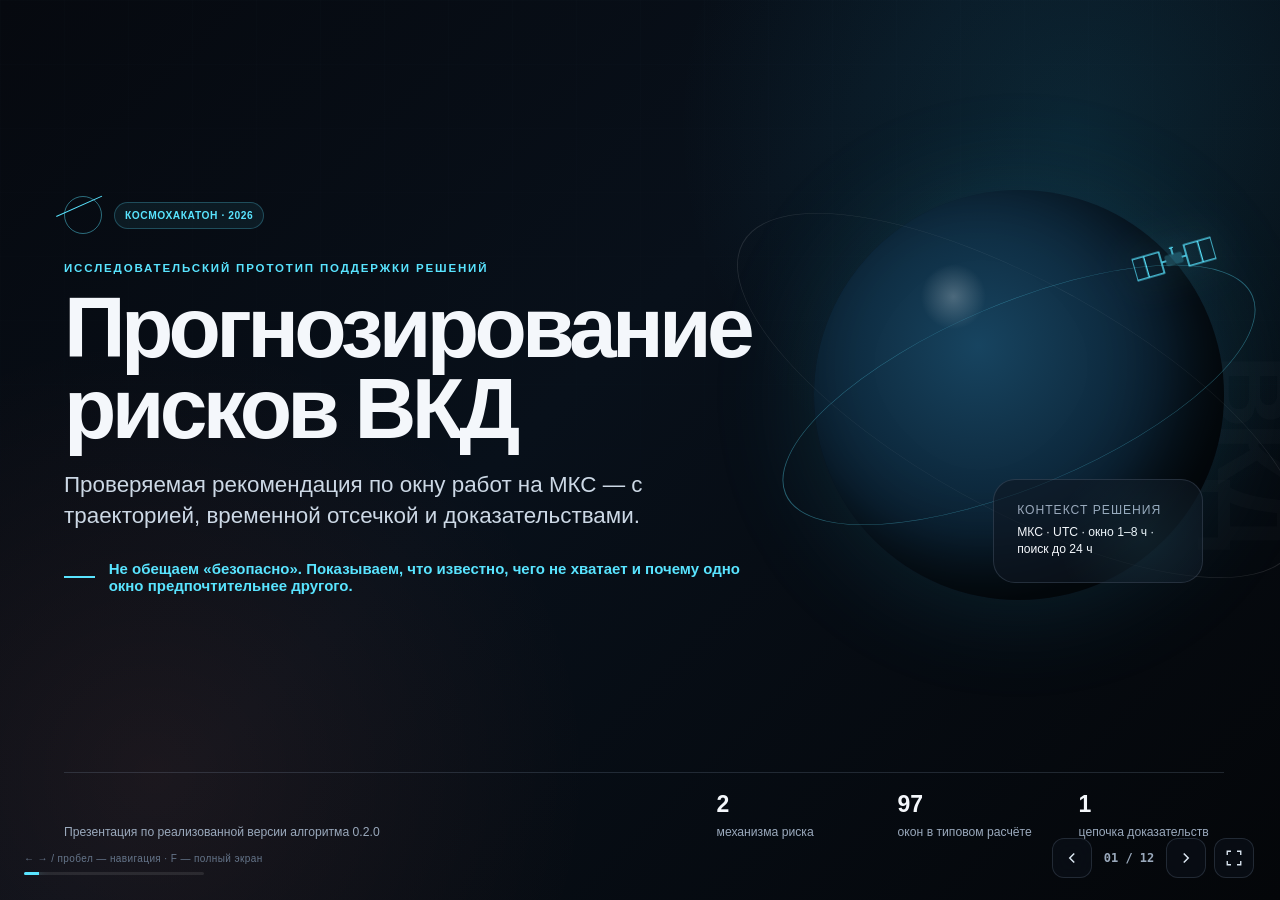
==== presentation.html @ 429a9149 "add presentation" ====
<!doctype html>
<html lang="ru">
<head>
  <meta charset="utf-8">
  <meta name="viewport" content="width=device-width, initial-scale=1, viewport-fit=cover">
  <meta name="color-scheme" content="dark">
  <title>Прогнозирование рисков ВКД — презентация</title>
  <style>
    :root {
      --ink: #f4f7fb;
      --muted: #9aa9bc;
      --dim: #65758a;
      --bg: #05070b;
      --panel: rgba(15, 23, 34, .88);
      --panel-2: rgba(21, 32, 47, .74);
      --line: rgba(172, 201, 230, .16);
      --cyan: #59e4ff;
      --cyan-2: #0eb5d4;
      --orange: #ff9b55;
      --red: #ff6474;
      --green: #7ee0aa;
      --yellow: #ffd66b;
      --purple: #a99cff;
      --shadow: 0 24px 80px rgba(0, 0, 0, .44);
      --pad-x: clamp(34px, 5vw, 86px);
      --pad-y: clamp(30px, 4.7vh, 58px);
      --radius: 22px;
    }

    * { box-sizing: border-box; }
    html, body { width: 100%; height: 100%; margin: 0; }
    body {
      overflow: hidden;
      background: var(--bg);
      color: var(--ink);
      font-family: Inter, "Segoe UI", Arial, sans-serif;
      font-variant-numeric: tabular-nums;
      -webkit-font-smoothing: antialiased;
    }

    button { font: inherit; }
    .deck { position: relative; width: 100vw; height: 100svh; overflow: hidden; isolation: isolate; }
    .deck::before {
      content: "";
      position: absolute;
      inset: 0;
      z-index: -3;
      background:
        radial-gradient(circle at 84% 14%, rgba(36, 170, 214, .15), transparent 30%),
        radial-gradient(circle at 12% 86%, rgba(255, 112, 78, .08), transparent 32%),
        linear-gradient(135deg, #06090f 0%, #08101a 44%, #040609 100%);
    }
    .deck::after {
      content: "";
      position: absolute;
      inset: 0;
      z-index: -2;
      opacity: .24;
      background-image:
        linear-gradient(rgba(132, 163, 196, .06) 1px, transparent 1px),
        linear-gradient(90deg, rgba(132, 163, 196, .06) 1px, transparent 1px);
      background-size: 64px 64px;
      mask-image: linear-gradient(to bottom, black, transparent 90%);
    }

    .slide {
      position: absolute;
      inset: 0;
      display: grid;
      grid-template-rows: auto 1fr;
      gap: clamp(18px, 2.7vh, 34px);
      padding: var(--pad-y) var(--pad-x) calc(var(--pad-y) + 16px);
      overflow: hidden;
      opacity: 0;
      visibility: hidden;
      transform: translateX(48px) scale(.985);
      transition: opacity .42s ease, transform .42s ease, visibility .42s;
      pointer-events: none;
    }
    .slide.active { opacity: 1; visibility: visible; transform: none; pointer-events: auto; z-index: 1; }
    .slide.leaving { opacity: 0; visibility: visible; transform: translateX(-42px) scale(.985); }
    .slide::before {
      content: attr(data-section);
      position: absolute;
      top: 50%; right: -1.1vw;
      writing-mode: vertical-rl;
      transform: translateY(-50%);
      font-size: clamp(58px, 8vw, 132px);
      line-height: .8;
      font-weight: 800;
      letter-spacing: -.06em;
      color: rgba(255,255,255,.018);
      pointer-events: none;
    }

    .slide-head { display: flex; justify-content: space-between; align-items: flex-start; gap: 30px; }
    .eyebrow {
      margin: 0 0 10px;
      color: var(--cyan);
      font-size: clamp(11px, .9vw, 15px);
      font-weight: 760;
      letter-spacing: .16em;
      text-transform: uppercase;
    }
    .slide-no {
      flex: 0 0 auto;
      color: var(--dim);
      font-size: 14px;
      letter-spacing: .16em;
    }
    h1, h2, h3, p { margin-top: 0; }
    h1 {
      max-width: 980px;
      margin-bottom: 22px;
      font-size: clamp(52px, 6.7vw, 104px);
      line-height: .94;
      letter-spacing: -.055em;
      font-weight: 780;
    }
    h2 {
      max-width: 1120px;
      margin: 0;
      font-size: clamp(37px, 4.3vw, 66px);
      line-height: 1.02;
      letter-spacing: -.045em;
      font-weight: 750;
    }
    h3 {
      margin-bottom: 10px;
      font-size: clamp(18px, 1.55vw, 25px);
      line-height: 1.12;
      letter-spacing: -.02em;
    }
    p { font-size: clamp(15px, 1.2vw, 20px); line-height: 1.45; }
    .lead { color: #ccd8e5; font-size: clamp(19px, 1.75vw, 29px); line-height: 1.37; }
    .muted { color: var(--muted); }
    .small { font-size: clamp(12px, .95vw, 15px); line-height: 1.45; }
    .micro { font-size: clamp(10px, .78vw, 13px); line-height: 1.4; }
    .accent { color: var(--cyan); }
    .warm { color: var(--orange); }
    .danger { color: var(--red); }
    .good { color: var(--green); }
    .nowrap { white-space: nowrap; }
    .mono { font-family: "Cascadia Code", "SFMono-Regular", Consolas, monospace; }
    .content { min-height: 0; align-self: stretch; }
    .grid-2 { display: grid; grid-template-columns: 1fr 1fr; gap: clamp(18px, 2vw, 32px); min-height: 0; }
    .grid-3 { display: grid; grid-template-columns: repeat(3, 1fr); gap: clamp(14px, 1.5vw, 24px); min-height: 0; }
    .split-45 { grid-template-columns: .82fr 1.18fr; }
    .split-60 { grid-template-columns: 1.2fr .8fr; }
    .stack { display: grid; align-content: start; gap: 14px; min-height: 0; }
    .center { display: grid; place-items: center; }

    .card {
      position: relative;
      padding: clamp(18px, 1.8vw, 28px);
      overflow: hidden;
      border: 1px solid var(--line);
      border-radius: var(--radius);
      background: linear-gradient(145deg, rgba(21, 32, 47, .9), rgba(9, 15, 23, .8));
      box-shadow: var(--shadow);
    }
    .card.soft { background: rgba(15, 23, 34, .62); box-shadow: none; }
    .card.cyan { border-color: rgba(89, 228, 255, .34); }
    .card.orange { border-color: rgba(255, 155, 85, .34); }
    .card.red { border-color: rgba(255, 100, 116, .38); }
    .card::after {
      content: "";
      position: absolute;
      inset: auto -15% -45% auto;
      width: 180px; height: 180px;
      border-radius: 50%;
      background: radial-gradient(circle, rgba(89,228,255,.07), transparent 67%);
      pointer-events: none;
    }
    .tag, .pill {
      display: inline-flex;
      align-items: center;
      gap: 7px;
      border-radius: 999px;
      white-space: nowrap;
      font-size: clamp(10px, .8vw, 13px);
      font-weight: 720;
      letter-spacing: .055em;
      text-transform: uppercase;
    }
    .tag { padding: 7px 10px; color: var(--cyan); border: 1px solid rgba(89, 228, 255, .25); background: rgba(89, 228, 255, .07); }
    .pill { padding: 7px 11px; color: #d6e4f1; background: rgba(255,255,255,.07); }
    .pill.red { color: #ffd7db; background: rgba(255, 100, 116, .14); }
    .pill.yellow { color: #ffefbd; background: rgba(255, 214, 107, .13); }
    .pill.green { color: #c9f8dc; background: rgba(126, 224, 170, .13); }
    .dot { width: 7px; height: 7px; border-radius: 50%; background: currentColor; box-shadow: 0 0 14px currentColor; }
    .kicker { color: var(--muted); font-size: clamp(12px, .95vw, 15px); letter-spacing: .08em; text-transform: uppercase; }
    .metric { font-size: clamp(38px, 4.8vw, 74px); line-height: .95; letter-spacing: -.055em; font-weight: 760; }
    .metric-sm { font-size: clamp(28px, 3vw, 48px); line-height: 1; letter-spacing: -.045em; font-weight: 760; }
    .rule { width: 100%; height: 1px; background: var(--line); }
    .icon-box {
      display: grid; place-items: center;
      width: 44px; height: 44px;
      border: 1px solid rgba(89,228,255,.25);
      border-radius: 13px;
      color: var(--cyan);
      background: rgba(89,228,255,.075);
    }
    .icon-box svg { width: 25px; height: 25px; }
    ul.clean { margin: 0; padding: 0; list-style: none; }
    ul.clean li { position: relative; padding-left: 19px; margin: 0 0 10px; color: #c7d3e0; font-size: clamp(14px, 1.05vw, 18px); line-height: 1.4; }
    ul.clean li::before { content: ""; position: absolute; left: 0; top: .62em; width: 7px; height: 2px; background: var(--cyan); }

    /* Cover */
    .cover { grid-template-rows: 1fr auto; }
    .cover .content { display: grid; grid-template-columns: 1.12fr .88fr; align-items: center; gap: 5vw; }
    .cover .lead { max-width: 820px; margin-bottom: 28px; }
    .cover-mark { display: flex; align-items: center; gap: 12px; margin-bottom: 26px; }
    .cover-mark .seal { width: 38px; height: 38px; border: 1px solid rgba(89,228,255,.45); border-radius: 50%; position: relative; }
    .cover-mark .seal::before { content: ""; position: absolute; inset: 8px -7px; border-top: 1px solid var(--cyan); transform: rotate(-24deg); }
    .cover-orbit { position: relative; min-height: 470px; display: grid; place-items: center; }
    .planet {
      position: relative;
      width: min(32vw, 430px); aspect-ratio: 1;
      border-radius: 50%;
      background:
        radial-gradient(circle at 34% 26%, rgba(255,255,255,.24), transparent 8%),
        radial-gradient(circle at 40% 38%, #174460, #0b2234 53%, #061018 72%);
      box-shadow: inset -38px -30px 80px rgba(0,0,0,.65), 0 0 110px rgba(44,178,222,.16);
    }
    .planet::before, .planet::after {
      content: ""; position: absolute; inset: -12%; border: 1px solid rgba(89,228,255,.37); border-radius: 50%; transform: rotate(-23deg) scaleY(.36);
    }
    .planet::after { inset: -27%; border-color: rgba(255,255,255,.11); transform: rotate(29deg) scaleY(.36); }
    .iss-mark {
      position: absolute; right: 2%; top: 17%; display: grid; place-items: center;
      width: 82px; height: 38px; color: var(--cyan); filter: drop-shadow(0 0 18px rgba(89,228,255,.55)); transform: rotate(-16deg);
    }
    .iss-mark svg { width: 100%; height: 100%; }
    .orbit-label { position: absolute; right: 5%; bottom: 10%; width: 210px; }
    .cover-footer { display: grid; grid-template-columns: 1fr repeat(3, auto); gap: 36px; align-items: end; padding-top: 18px; border-top: 1px solid var(--line); }
    .cover-stat { min-width: 145px; }
    .cover-stat strong { display: block; margin-bottom: 4px; font-size: 23px; }

    /* Journey and interface */
    .journey { display: grid; grid-template-columns: repeat(4, 1fr); gap: 12px; align-items: stretch; }
    .journey-step { position: relative; padding: 20px 18px; border: 1px solid var(--line); border-radius: 18px; background: rgba(15,23,34,.62); }
    .journey-step:not(:last-child)::after { content: "→"; position: absolute; z-index: 2; right: -15px; top: 50%; transform: translateY(-50%); color: var(--cyan); font-weight: 700; }
    .journey-step .num { color: var(--cyan); font: 700 13px/1 "Cascadia Code", monospace; }
    .journey-step p { margin: 13px 0 0; font-size: clamp(13px, 1vw, 17px); }
    .quote {
      padding-left: 20px;
      border-left: 3px solid var(--cyan);
      color: #dce7f2;
      font-size: clamp(21px, 2vw, 32px);
      line-height: 1.3;
      letter-spacing: -.02em;
    }
    .app-shell { display: grid; grid-template-columns: 150px 1fr; height: 100%; min-height: 0; border: 1px solid rgba(153,185,216,.2); border-radius: 22px; overflow: hidden; box-shadow: var(--shadow); background: #0b111b; }
    .app-nav { padding: 18px 14px; background: #080d14; border-right: 1px solid var(--line); }
    .app-logo { display: flex; align-items: center; gap: 8px; margin-bottom: 22px; font-size: 12px; font-weight: 750; }
    .app-nav-item { margin: 5px 0; padding: 10px 11px; border-radius: 9px; color: #78899e; font-size: 11px; }
    .app-nav-item.active { color: var(--ink); background: rgba(89,228,255,.09); }
    .app-main { display: grid; grid-template-rows: auto auto 1fr; gap: 13px; min-width: 0; padding: 18px; }
    .app-toolbar { display: flex; justify-content: space-between; gap: 10px; }
    .app-title { font-size: 15px; font-weight: 730; }
    .app-status { color: var(--green); font-size: 10px; }
    .app-result { display: grid; grid-template-columns: 1fr auto; gap: 16px; padding: 14px; border: 1px solid rgba(255,214,107,.24); border-radius: 14px; background: rgba(255,214,107,.055); }
    .app-result strong { display: block; margin-bottom: 5px; font-size: 17px; }
    .app-result .time { color: var(--cyan); font: 700 17px/1.2 "Cascadia Code", monospace; }
    .app-grid { display: grid; grid-template-columns: 1.25fr .75fr; gap: 12px; min-height: 0; }
    .mini-panel { padding: 12px; border: 1px solid var(--line); border-radius: 13px; background: rgba(255,255,255,.018); }
    .mini-title { margin-bottom: 10px; color: #b7c6d6; font-size: 10px; letter-spacing: .08em; text-transform: uppercase; }
    .track { position: relative; height: 16px; margin: 8px 0; overflow: hidden; border-radius: 5px; background: #172332; }
    .track span { position: absolute; top: 0; bottom: 0; border-radius: 4px; }
    .track .u { background: var(--yellow); opacity: .78; }
    .track .c { background: var(--red); opacity: .82; }
    .track .a { background: var(--green); opacity: .68; }
    .track .n { background: repeating-linear-gradient(45deg, #566477, #566477 3px, #273240 3px, #273240 6px); }
    .window-strip { display: grid; grid-template-columns: repeat(12, 1fr); gap: 3px; margin-top: 13px; }
    .window-strip i { height: 32px; border-radius: 4px; background: rgba(255,155,85,.34); }
    .window-strip i:nth-child(n+5):nth-child(-n+8) { background: rgba(126,224,170,.55); }
    .window-strip i.sel { outline: 2px solid var(--cyan); outline-offset: 2px; background: rgba(89,228,255,.42); }
    .source-row { display: flex; justify-content: space-between; gap: 10px; margin: 8px 0; font-size: 10px; color: #aebdcd; }

    /* Mechanisms */
    .mechanism-card { display: grid; grid-template-rows: auto auto 1fr auto; gap: 14px; }
    .mechanism-head { display: flex; justify-content: space-between; align-items: center; gap: 18px; }
    .equation { padding: 12px 14px; border-radius: 12px; color: #dce8f4; background: rgba(0,0,0,.24); font: 600 clamp(12px, 1vw, 16px)/1.4 "Cascadia Code", monospace; }
    .method-chain { display: flex; align-items: center; gap: 8px; color: #c4d1de; font-size: clamp(11px, .85vw, 14px); }
    .method-chain span { flex: 1; padding: 10px; text-align: center; border: 1px solid var(--line); border-radius: 10px; background: rgba(255,255,255,.02); }
    .method-chain b { color: var(--cyan); font-weight: 700; }
    .boundary { display: flex; align-items: flex-start; gap: 11px; padding-top: 12px; border-top: 1px solid var(--line); color: var(--muted); font-size: clamp(11px, .9vw, 15px); }

    /* Architecture */
    .arch { display: grid; grid-template-columns: .82fr 1fr 1fr .82fr; gap: 26px; align-items: center; height: calc(100% - 54px); }
    .arch-col { display: grid; gap: 10px; }
    .arch-box { position: relative; padding: 16px; border: 1px solid var(--line); border-radius: 15px; background: rgba(14,22,33,.82); }
    .arch-box h3 { margin: 0 0 6px; font-size: 18px; }
    .arch-box p { margin: 0; color: var(--muted); font-size: 12px; }
    .arch-arrow { position: absolute; right: -20px; top: 50%; width: 14px; border-top: 1px solid var(--cyan); }
    .arch-arrow::after { content: ""; position: absolute; right: -1px; top: -4px; width: 7px; height: 7px; border-top: 1px solid var(--cyan); border-right: 1px solid var(--cyan); transform: rotate(45deg); }
    .db-cylinder { display: grid; place-items: center; height: 110px; border: 1px solid rgba(169,156,255,.36); border-radius: 50% / 16%; background: linear-gradient(180deg, rgba(169,156,255,.14), rgba(20,21,42,.6)); }
    .db-cylinder strong { color: #d9d2ff; }
    .proof-strip { display: grid; grid-template-columns: repeat(5, 1fr); gap: 8px; margin-top: 15px; }
    .proof-strip span { padding: 9px 7px; text-align: center; border-radius: 8px; color: #b8c7d7; background: rgba(255,255,255,.035); font-size: 10px; }

    /* Timeline */
    .time-honesty { display: grid; grid-template-columns: 200px 1fr; gap: 20px; align-content: center; }
    .time-label { padding: 17px 0; }
    .time-label strong { display: block; margin-bottom: 3px; }
    .time-lane { position: relative; height: 78px; border-bottom: 1px solid var(--line); }
    .time-lane::before { content: ""; position: absolute; left: 44%; top: 8px; bottom: -1px; border-left: 2px solid var(--cyan); }
    .time-lane::after { content: "отсечка"; position: absolute; left: calc(44% + 7px); top: 8px; color: var(--cyan); font-size: 10px; text-transform: uppercase; letter-spacing: .1em; }
    .time-block { position: absolute; top: 36px; height: 25px; display: grid; place-items: center; border-radius: 6px; font-size: 10px; font-weight: 700; }
    .time-block.seen { left: 3%; width: 39%; color: #c8f8dc; background: rgba(126,224,170,.22); border: 1px solid rgba(126,224,170,.33); }
    .time-block.calc { left: 44%; width: 28%; color: #c9f7ff; background: rgba(89,228,255,.18); border: 1px solid rgba(89,228,255,.31); }
    .time-block.future { left: 74%; width: 23%; color: #ffd9dd; background: repeating-linear-gradient(45deg, rgba(255,100,116,.16), rgba(255,100,116,.16) 5px, rgba(255,100,116,.05) 5px, rgba(255,100,116,.05) 10px); border: 1px dashed rgba(255,100,116,.34); }
    .mode-cards { display: grid; grid-template-columns: repeat(3, 1fr); gap: 14px; margin-top: 22px; }
    .mode-card { padding: 17px; border: 1px solid var(--line); border-radius: 15px; background: rgba(255,255,255,.025); }
    .mode-card strong { display: block; margin-bottom: 6px; }

    /* Case */
    .case-hero { display: grid; grid-template-columns: .92fr 1.08fr; gap: clamp(20px, 3vw, 48px); align-items: stretch; }
    .case-big { display: flex; flex-direction: column; justify-content: space-between; }
    .compare-window { display: grid; grid-template-columns: 105px 1fr auto; gap: 14px; align-items: center; padding: 15px 0; border-bottom: 1px solid var(--line); }
    .compare-window .label { color: var(--muted); font-size: 12px; text-transform: uppercase; letter-spacing: .08em; }
    .compare-window .range { font: 700 clamp(18px, 1.45vw, 24px)/1.2 "Cascadia Code", monospace; }
    .compare-window .value { text-align: right; }
    .compare-window.recommended .range, .compare-window.recommended .value { color: var(--cyan); }
    .ratio { display: grid; grid-template-columns: auto 1fr; gap: 16px; align-items: center; margin-top: 18px; }
    .ratio .metric { color: var(--cyan); }
    .dayline { position: relative; height: 180px; margin-top: 14px; padding-top: 34px; }
    .axis-line { position: absolute; left: 0; right: 0; top: 92px; border-top: 1px solid #405066; }
    .axis-labels { position: absolute; left: 0; right: 0; top: 105px; display: flex; justify-content: space-between; color: var(--dim); font-size: 10px; }
    .day-window { position: absolute; height: 29px; border-radius: 7px; display: grid; place-items: center; font-size: 10px; font-weight: 700; }
    .day-window.plan { left: 12.5%; width: 27.1%; top: 47px; color: #ffe7cf; background: rgba(255,155,85,.27); border: 1px solid rgba(255,155,85,.45); }
    .day-window.rec { left: 24%; width: 27.1%; top: 80px; color: #caf8ff; background: rgba(89,228,255,.22); border: 1px solid rgba(89,228,255,.52); }
    .event-line { position: absolute; left: 8%; width: 56%; top: 26px; height: 6px; border-radius: 4px; background: linear-gradient(90deg, rgba(255,214,107,.2), var(--yellow), var(--red)); }
    .event-line::after { content: "протонное событие развивается"; position: absolute; top: -18px; left: 0; color: var(--muted); font-size: 10px; }
    .cutoff-line { position: absolute; left: 0; top: 18px; bottom: 43px; border-left: 2px solid var(--cyan); }
    .cutoff-line::after { content: "03:00"; position: absolute; top: -18px; left: 6px; color: var(--cyan); font: 700 10px/1 "Cascadia Code", monospace; }

    /* Evidence / reliability */
    .trace { display: grid; grid-template-columns: repeat(5, 1fr); gap: 10px; align-items: stretch; }
    .trace-node { position: relative; padding: 15px 11px; text-align: center; border: 1px solid var(--line); border-radius: 14px; background: rgba(255,255,255,.025); }
    .trace-node:not(:last-child)::after { content: "→"; position: absolute; right: -12px; top: 50%; transform: translateY(-50%); z-index: 3; color: var(--cyan); }
    .trace-node strong { display: block; margin-bottom: 6px; font-size: 13px; }
    .trace-node span { color: var(--muted); font-size: 10px; }
    .failure { display: grid; grid-template-columns: auto 1fr; gap: 18px; align-items: center; }
    .failure-symbol { display: grid; place-items: center; width: 72px; height: 72px; border: 1px solid rgba(255,100,116,.42); border-radius: 18px; color: var(--red); background: rgba(255,100,116,.1); font-size: 31px; font-weight: 750; }
    .monitor-strip { display: grid; grid-template-columns: 1fr auto 1fr; gap: 12px; align-items: center; }
    .monitor-strip .arrow { color: var(--cyan); font-size: 24px; }

    /* Charts */
    .chart { display: grid; gap: 13px; }
    .bar-row { display: grid; grid-template-columns: 102px 1fr 52px; gap: 10px; align-items: center; }
    .bar-row .name { color: #c5d2df; font-size: 12px; }
    .bar-bg { position: relative; height: 22px; border-radius: 6px; overflow: hidden; background: rgba(255,255,255,.05); }
    .bar-fill { height: 100%; border-radius: 6px; background: linear-gradient(90deg, var(--cyan-2), var(--cyan)); }
    .bar-fill.base { background: #55667b; }
    .bar-fill.warn { background: linear-gradient(90deg, #cf7f48, var(--orange)); }
    .bar-row .val { text-align: right; font: 700 13px/1 "Cascadia Code", monospace; }
    .metric-grid { display: grid; grid-template-columns: repeat(3, 1fr); gap: 12px; }
    .metric-tile { padding: 15px; border: 1px solid var(--line); border-radius: 14px; background: rgba(255,255,255,.025); }
    .metric-tile strong { display: block; margin-bottom: 5px; font-size: clamp(24px, 2.5vw, 40px); letter-spacing: -.04em; }
    .metric-tile span { color: var(--muted); font-size: 11px; }
    .lead-chart { position: relative; height: 230px; padding: 18px 16px 32px 46px; border-left: 1px solid var(--line); border-bottom: 1px solid var(--line); }
    .lead-chart::before, .lead-chart::after { content: ""; position: absolute; left: 0; right: 0; border-top: 1px dashed rgba(255,255,255,.08); }
    .lead-chart::before { top: 25%; } .lead-chart::after { top: 62%; }
    .lead-bars { display: grid; grid-template-columns: repeat(4, 1fr); gap: 22px; align-items: end; height: 100%; }
    .lead-bar { position: relative; height: var(--h); min-height: 10px; border-radius: 8px 8px 0 0; background: linear-gradient(180deg, var(--cyan), #197c91); }
    .lead-bar:nth-child(3), .lead-bar:nth-child(4) { background: linear-gradient(180deg, var(--yellow), #9e7330); }
    .lead-bar strong { position: absolute; top: -26px; left: 50%; transform: translateX(-50%); font: 700 13px/1 "Cascadia Code", monospace; }
    .lead-bar span { position: absolute; left: 50%; bottom: -28px; transform: translateX(-50%); width: 80px; text-align: center; color: var(--muted); font-size: 10px; }

    /* Extras/finale */
    .extras { display: grid; grid-template-columns: repeat(4, 1fr); gap: 14px; height: 100%; }
    .extra { display: grid; grid-template-rows: auto auto 1fr auto; gap: 12px; }
    .extra .big-index { color: rgba(89,228,255,.16); font-size: 58px; line-height: .8; font-weight: 800; letter-spacing: -.07em; }
    .extra p { color: var(--muted); font-size: clamp(12px, .95vw, 15px); }
    .finale { display: grid; grid-template-columns: 1.17fr .83fr; gap: 5vw; align-items: center; }
    .final-line { max-width: 980px; color: #dbe6f1; font-size: clamp(24px, 2.7vw, 44px); line-height: 1.24; letter-spacing: -.03em; }
    .limit-list { display: grid; gap: 10px; }
    .limit { display: grid; grid-template-columns: 29px 1fr; gap: 12px; padding: 12px 0; border-bottom: 1px solid var(--line); }
    .limit b { color: var(--cyan); }
    .limit span { color: #bbc9d7; font-size: clamp(12px, .95vw, 15px); line-height: 1.38; }
    .takeaway { display: flex; align-items: center; gap: 14px; margin-top: 26px; color: var(--cyan); font-size: clamp(15px, 1.1vw, 19px); font-weight: 700; }
    .takeaway::before { content: ""; width: 42px; height: 2px; background: var(--cyan); }

    /* Navigation */
    .controls { position: fixed; right: 26px; bottom: 22px; z-index: 20; display: flex; align-items: center; gap: 8px; }
    .nav-btn {
      display: grid; place-items: center; width: 40px; height: 40px;
      border: 1px solid var(--line); border-radius: 12px;
      color: #dce7f2; background: rgba(10,16,24,.74); backdrop-filter: blur(12px);
      cursor: pointer; transition: background .2s, border-color .2s, transform .2s;
    }
    .nav-btn:hover { border-color: rgba(89,228,255,.5); background: rgba(89,228,255,.09); transform: translateY(-1px); }
    .nav-btn:focus-visible { outline: 2px solid var(--cyan); outline-offset: 2px; }
    .nav-btn svg { width: 18px; height: 18px; }
    .counter { min-width: 58px; text-align: center; color: var(--muted); font: 600 12px/1 "Cascadia Code", monospace; }
    .progress { position: fixed; left: 24px; bottom: 25px; z-index: 20; width: 180px; height: 3px; overflow: hidden; border-radius: 3px; background: rgba(255,255,255,.09); }
    .progress span { display: block; width: 0; height: 100%; background: var(--cyan); box-shadow: 0 0 14px rgba(89,228,255,.6); transition: width .35s ease; }
    .help { position: fixed; left: 24px; bottom: 36px; z-index: 20; color: var(--dim); font-size: 10px; letter-spacing: .04em; }

    @media screen and (max-width: 900px) {
      :root { --pad-x: 30px; --pad-y: 28px; }
      .cover .content, .grid-2, .case-hero, .finale { grid-template-columns: 1fr; }
      .cover-orbit { display: none; }
      .cover-footer { grid-template-columns: 1fr repeat(2, auto); }
      .cover-stat:last-child { display: none; }
      .app-shell { grid-template-columns: 105px 1fr; }
      .arch { grid-template-columns: repeat(2, 1fr); align-content: center; }
      .extras { grid-template-columns: repeat(2, 1fr); }
      .slide { overflow-y: auto; }
    }

    @media screen and (max-height: 690px) {
      :root { --pad-y: 24px; }
      .slide { gap: 14px; }
      h2 { font-size: clamp(34px, 4vw, 54px); }
      .card { padding: 17px; }
      .cover-orbit { min-height: 360px; }
      .planet { width: min(27vw, 340px); }
      .lead-chart { height: 190px; }
      .dayline { height: 150px; }
    }

    @media print {
      @page { size: 16in 9in; margin: 0; }
      html, body { height: auto; overflow: visible; background: #05070b; print-color-adjust: exact; -webkit-print-color-adjust: exact; }
      .deck { height: auto; overflow: visible; }
      .slide { position: relative; display: grid !important; width: 16in; height: 9in; opacity: 1 !important; visibility: visible !important; transform: none !important; page-break-after: always; pointer-events: auto; }
      .slide:last-of-type { page-break-after: auto; }
      .controls, .progress, .help { display: none !important; }
    }

    @media (prefers-reduced-motion: reduce) {
      .slide, .progress span, .nav-btn { transition: none; }
    }
  </style>
</head>
<body>
  <main class="deck" id="deck" aria-label="Презентация решения по прогнозированию рисков ВКД">

    <section class="slide cover active" data-section="ВКД" aria-labelledby="s1-title">
      <div class="content">
        <div>
          <div class="cover-mark">
            <span class="seal" aria-hidden="true"></span>
            <span class="tag">КосмоХакатон · 2026</span>
          </div>
          <p class="eyebrow">Исследовательский прототип поддержки решений</p>
          <h1 id="s1-title">Прогнозирование рисков ВКД</h1>
          <p class="lead">Проверяемая рекомендация по окну работ на МКС — с траекторией, временной отсечкой и доказательствами.</p>
          <div class="takeaway">Не обещаем «безопасно». Показываем, что известно, чего не хватает и почему одно окно предпочтительнее другого.</div>
        </div>
        <div class="cover-orbit" aria-hidden="true">
          <div class="planet"></div>
          <div class="iss-mark">
            <svg viewBox="0 0 120 50" fill="none" stroke="currentColor" stroke-width="2">
              <rect x="48" y="18" width="24" height="14" rx="2" fill="currentColor" opacity=".22"/>
              <path d="M0 9h41v32H0zM79 9h41v32H79zM18 9v32M100 9v32M41 25h7M72 25h7M60 8v10M57 8h6"/>
            </svg>
          </div>
          <div class="orbit-label card soft">
            <div class="kicker">Контекст решения</div>
            <p class="small" style="margin:7px 0 0">МКС · UTC · окно 1–8 ч · поиск до 24 ч</p>
          </div>
        </div>
      </div>
      <footer class="cover-footer">
        <span class="muted small">Презентация по реализованной версии алгоритма 0.2.0</span>
        <div class="cover-stat"><strong>2</strong><span class="muted small">механизма риска</span></div>
        <div class="cover-stat"><strong>97</strong><span class="muted small">окон в типовом расчёте</span></div>
        <div class="cover-stat"><strong>1</strong><span class="muted small">цепочка доказательств</span></div>
      </footer>
    </section>

    <section class="slide" data-section="ЗАДАЧА" aria-labelledby="s2-title">
      <header class="slide-head">
        <div><p class="eyebrow">01 · пользовательская задача</p><h2 id="s2-title">Аналитику нужен выбор времени, а не набор предупреждений</h2></div>
        <span class="slide-no">02 / 12</span>
      </header>
      <div class="content grid-2 split-60">
        <div class="stack" style="align-content:center">
          <div class="quote">Событие важно только тогда, когда оно относится к МКС, пересекает конкретный выход и подтверждается доступными на тот момент данными.</div>
          <div class="journey">
            <div class="journey-step"><span class="num">01</span><p>Задать дату, длительность и диапазон старта</p></div>
            <div class="journey-step"><span class="num">02</span><p>Увидеть внешние факторы на траектории</p></div>
            <div class="journey-step"><span class="num">03</span><p>Сравнить окна одинаковой длительности</p></div>
            <div class="journey-step"><span class="num">04</span><p>Передать обоснованную рекомендацию</p></div>
          </div>
          <div class="card soft">
            <span class="pill yellow"><span class="dot"></span>граница ответственности</span>
            <p class="small" style="margin:10px 0 0">Сервис поддерживает решение. Допуск к реальной ВКД остаётся за уполномоченными специалистами.</p>
          </div>
        </div>
        <div class="stack" style="align-content:center">
          <div class="card cyan">
            <div class="kicker">Результат запроса</div>
            <div class="metric-sm" style="margin:10px 0 13px">Окно + причины + уверенность</div>
            <ul class="clean">
              <li>какие интервалы повлияли на выбор;</li>
              <li>наблюдение это, внешний прогноз или расчёт команды;</li>
              <li>какие источники устарели или отсутствуют;</li>
              <li>когда решение нужно пересчитать.</li>
            </ul>
          </div>
          <div class="grid-2">
            <div class="card soft"><div class="metric-sm accent">UTC</div><div class="small muted">единая временная шкала</div></div>
            <div class="card soft"><div class="metric-sm warm">≠ 0</div><div class="small muted">нет данных — не значит нет риска</div></div>
          </div>
        </div>
      </div>
    </section>

    <section class="slide" data-section="ИНТЕРФЕЙС" aria-labelledby="s3-title">
      <header class="slide-head">
        <div><p class="eyebrow">02 · рабочее место аналитика</p><h2 id="s3-title">Один экран ведёт от запроса к доказательству</h2></div>
        <span class="slide-no">03 / 12</span>
      </header>
      <div class="content grid-2 split-45">
        <div class="stack" style="align-content:center">
          <div class="card soft">
            <span class="tag">Сначала — ответ</span>
            <h3 style="margin-top:16px">Предпочтительное окно или честное «оснований недостаточно»</h3>
            <p class="muted">Полоса вариантов позволяет быстро сдвинуть старт; изменение длительности запускает новый расчёт, а не маскируется как «улучшение».</p>
          </div>
          <div class="card soft">
            <span class="tag">Затем — подробности</span>
            <h3 style="margin-top:16px">Шкала воздействий, орбита, источники, исходные записи</h3>
            <p class="muted">Клик по интервалу открывает правило, значения, единицы, время публикации и ссылку на сырой файл.</p>
          </div>
          <div class="grid-3">
            <div><div class="metric-sm accent">3</div><div class="micro muted">режима</div></div>
            <div><div class="metric-sm accent">15</div><div class="micro muted">мин шаг окна</div></div>
            <div><div class="metric-sm accent">ZIP</div><div class="micro muted">HTML + JSON + CSV</div></div>
          </div>
        </div>
        <div class="app-shell" role="img" aria-label="Схематичный вид веб-консоли аналитика">
          <aside class="app-nav">
            <div class="app-logo"><span class="dot accent"></span>EVA WINDOW</div>
            <div class="app-nav-item active">Расчёт</div>
            <div class="app-nav-item">Источники</div>
            <div class="app-nav-item">Оповещения</div>
            <div class="app-nav-item">Сохранённые</div>
          </aside>
          <div class="app-main">
            <div class="app-toolbar"><span class="app-title">Прогноз из прошлого · 08.06.2024</span><span class="app-status">● расчёт завершён</span></div>
            <div class="app-result">
              <div><strong>Предпочтительное окно</strong><span class="time">08:45–15:15 UTC</span></div>
              <span class="pill yellow">уверенность низкая</span>
            </div>
            <div class="app-grid">
              <div class="mini-panel">
                <div class="mini-title">Временная картина</div>
                <div class="micro muted">Радиация</div>
                <div class="track"><span class="u" style="left:0;width:100%"></span><span class="c" style="left:7%;width:2%"></span></div>
                <div class="micro muted">MMOD</div>
                <div class="track"><span class="a" style="left:0;width:22%"></span><span class="u" style="left:22%;width:24%"></span><span class="a" style="left:46%;width:20%"></span><span class="u" style="left:66%;width:27%"></span></div>
                <div class="mini-title" style="margin-top:15px">Варианты начала</div>
                <div class="window-strip"><i></i><i></i><i></i><i></i><i></i><i class="sel"></i><i></i><i></i><i></i><i></i><i></i><i></i></div>
              </div>
              <div class="mini-panel">
                <div class="mini-title">Источники</div>
                <div class="source-row"><span>GOES</span><span class="good">● свежие</span></div>
                <div class="source-row"><span>SWPC alerts</span><span class="good">● свежие</span></div>
                <div class="source-row"><span>Kp forecast</span><span class="danger">● нет данных</span></div>
                <div class="source-row"><span>ISS TLE</span><span class="good">● 2.8 ч</span></div>
                <div class="source-row"><span>Каталог</span><span class="good">● 3.9 ч</span></div>
                <div class="source-row"><span>NASA MEO</span><span class="warm">● годовой</span></div>
              </div>
            </div>
          </div>
        </div>
      </div>
    </section>

    <section class="slide" data-section="МЕТОД" aria-labelledby="s4-title">
      <header class="slide-head">
        <div><p class="eyebrow">03 · два разных механизма</p><h2 id="s4-title">Разная физика. Одна шкала решений по окну</h2></div>
        <span class="slide-no">04 / 12</span>
      </header>
      <div class="content grid-2">
        <article class="card cyan mechanism-card">
          <div class="mechanism-head">
            <div><span class="tag">Механизм 01</span><h3 style="margin-top:14px">Радиационная обстановка</h3></div>
            <div class="icon-box" aria-hidden="true"><svg viewBox="0 0 24 24" fill="none" stroke="currentColor" stroke-width="1.7"><circle cx="12" cy="12" r="3"/><path d="M12 2v4M12 18v4M2 12h4M18 12h4M4.9 4.9l2.8 2.8M16.3 16.3l2.8 2.8M19.1 4.9l-2.8 2.8M7.7 16.3l-2.8 2.8"/></svg></div>
          </div>
          <p class="muted">Поток протонов GOES переносится с геостационара на условия траектории МКС через энергетический спектр и геомагнитное обрезание.</p>
          <div class="method-chain"><span>GOES<br><b>≥10…500 МэВ</b></span><b>→</b><span>IGRF + Kp<br><b>Rc(λ)</b></span><b>→</b><span>SGP4<br><b>точка МКС</b></span><b>→</b><span>J<sub>ISS</sub><br><b>по времени</b></span></div>
          <div>
            <div class="equation">наблюдение → собственный прогноз ≤ 6 ч → внешний прогноз SWPC</div>
            <div class="boundary"><span class="pill yellow">граница</span><span>J<sub>ISS</sub> — оценка потока, не доза космонавта. ЮАА учитывается отдельно.</span></div>
          </div>
        </article>
        <article class="card orange mechanism-card">
          <div class="mechanism-head">
            <div><span class="tag" style="color:var(--orange);border-color:rgba(255,155,85,.25);background:rgba(255,155,85,.07)">Механизм 02</span><h3 style="margin-top:14px">Мусор и метеороиды · MMOD</h3></div>
            <div class="icon-box" style="color:var(--orange);border-color:rgba(255,155,85,.25);background:rgba(255,155,85,.075)" aria-hidden="true"><svg viewBox="0 0 24 24" fill="none" stroke="currentColor" stroke-width="1.7"><path d="M3 16c5-8 10-10 18-12-2 8-4 13-12 18l-2-5-4-1z"/><path d="M5 7L2 4M9 4L8 1M3 11l-3-1"/></svg></div>
          </div>
          <p class="muted">Отслеживаемые объекты и статистическая среда разделены: каталог даёт геометрию сближений, прогноз NASA — изменение мелких частиц.</p>
          <div class="method-chain"><span>Space-Track<br><b>TLE/OMM</b></span><b>→</b><span>SGP4<br><b>RIC</b></span><b>→</b><span>зона МКС<br><b>4×50×50 км</b></span><b>+</b><span>NASA MEO<br><b>экран Земли</b></span></div>
          <div>
            <div class="equation">TCA ± 10 мин · относительная скорость · возраст элементов</div>
            <div class="boundary"><span class="pill yellow">граница</span><span>TLE не даёт вероятность попадания; мелкие фрагменты не каталогизированы.</span></div>
          </div>
        </article>
      </div>
    </section>

    <section class="slide" data-section="ДАННЫЕ" aria-labelledby="s5-title">
      <header class="slide-head">
        <div><p class="eyebrow">04 · архитектура и прослеживаемость</p><h2 id="s5-title">Каждый вывод можно развернуть до исходной записи</h2></div>
        <span class="slide-no">05 / 12</span>
      </header>
      <div class="content">
        <div class="arch">
          <div class="arch-col">
            <div class="kicker">Открытые источники</div>
            <div class="arch-box"><h3>NOAA / GFZ</h3><p>GOES, алерты, прогнозы, Kp</p></div>
            <div class="arch-box"><h3>Space-Track</h3><p>МКС и каталог объектов</p></div>
            <div class="arch-box"><h3>NASA MEO</h3><p>годовой прогноз потоков</p><span class="arch-arrow"></span></div>
          </div>
          <div class="arch-col">
            <div class="kicker">Сервис сбора · 8001</div>
            <div class="arch-box cyan"><h3>ingest</h3><p>расписание, догрузка пропусков, дедупликация, сырые файлы, статусы</p><span class="arch-arrow"></span></div>
            <div class="db-cylinder"><div style="text-align:center"><strong>PostgreSQL / SQLite</strong><div class="micro muted">records · raw · runs · alerts</div></div></div>
          </div>
          <div class="arch-col">
            <div class="kicker">Расчёт · 8002</div>
            <div class="arch-box"><h3>assessment</h3><p>SGP4, радиация, MMOD, окна, объяснения, replay, verify</p><span class="arch-arrow"></span></div>
            <div class="proof-strip"><span>request</span><span>cutoff</span><span>raw_id</span><span>config hash</span><span>algo 0.2.0</span></div>
          </div>
          <div class="arch-col">
            <div class="kicker">Представление · 8000</div>
            <div class="arch-box"><h3>report</h3><p>консоль, отчёт, ZIP, SSE, уведомления</p></div>
            <div class="card soft" style="padding:15px"><div class="metric-sm accent">10</div><div class="micro muted">контролируемых потоков данных в типовом расчёте</div></div>
          </div>
        </div>
        <div class="card soft" style="margin-top:18px;padding:14px 18px;display:flex;justify-content:space-between;align-items:center;gap:20px">
          <span class="small"><b>Надёжность:</b> кеш не перезаписывается · источник можно заморозить · сервисы перезапускаются · длительная загрузка имеет статус.</span>
          <span class="pill green"><span class="dot"></span>параметры запросов не смешиваются</span>
        </div>
      </div>
    </section>

    <section class="slide" data-section="REPLAY" aria-labelledby="s6-title">
      <header class="slide-head">
        <div><p class="eyebrow">05 · историческая честность</p><h2 id="s6-title">Будущее не просачивается в прогноз из прошлого</h2></div>
        <span class="slide-no">06 / 12</span>
      </header>
      <div class="content grid-2 split-60">
        <div class="stack" style="align-content:center">
          <div class="time-honesty">
            <div class="time-label"><strong>Данные</strong><span class="small muted">по issued / creation</span></div>
            <div class="time-lane"><span class="time-block seen">доступно к T</span><span class="time-block future">поздние данные</span></div>
            <div class="time-label"><strong>Расчёт</strong><span class="small muted">только до cutoff</span></div>
            <div class="time-lane"><span class="time-block seen">наблюдалось</span><span class="time-block calc">прогноз команды</span><span class="time-block future">не используется</span></div>
            <div class="time-label"><strong>Проверка</strong><span class="small muted">после расчёта</span></div>
            <div class="time-lane"><span class="time-block seen">зафиксировано</span><span class="time-block calc">ожидалось</span><span class="time-block future">факт / verify</span></div>
          </div>
          <div class="card soft small"><b class="accent">Манифест запуска</b> фиксирует отсечку, версии сырых файлов, исключённые после T записи, параметры и хэши конфигурации.</div>
        </div>
        <div class="stack" style="align-content:center">
          <div class="mode-cards" style="grid-template-columns:1fr">
            <div class="mode-card"><span class="pill green">Сейчас</span><strong style="margin-top:10px">Автообновление</strong><span class="small muted">текущие данные, ручное обновление, мониторинг выбранного окна</span></div>
            <div class="mode-card" style="border-color:rgba(89,228,255,.33)"><span class="pill" style="color:var(--cyan)">Replay</span><strong style="margin-top:10px">Прогноз из прошлого</strong><span class="small muted">произвольная дата, строгая отсечка, последующая сверка с фактом</span></div>
            <div class="mode-card"><span class="pill yellow">Разбор</span><strong style="margin-top:10px">Полный архив</strong><span class="small muted">реконструкция обстановки без притворства, что это прошлый прогноз</span></div>
          </div>
          <p class="small muted">Историческая орбита берётся из элементов соответствующего периода. Современная орбита не подменяет прошлую.</p>
        </div>
      </div>
    </section>

    <section class="slide" data-section="КЕЙС" aria-labelledby="s7-title">
      <header class="slide-head">
        <div><p class="eyebrow">06 · replay 08 июня 2024</p><h2 id="s7-title">Система увидела развивающееся событие — и не стала называть окно безопасным</h2></div>
        <span class="slide-no">07 / 12</span>
      </header>
      <div class="content case-hero">
        <div class="card cyan case-big">
          <div>
            <div style="display:flex;justify-content:space-between;align-items:center;gap:15px"><span class="tag">Отсечка 03:00 UTC</span><span class="pill yellow">уверенность низкая</span></div>
            <div class="compare-window">
              <span class="label">План</span><span class="range">06:00–12:30</span><span class="value"><b>14,29</b><br><span class="micro muted">pfu·мин</span></span>
            </div>
            <div class="compare-window recommended">
              <span class="label">Выбор</span><span class="range">08:45–15:15</span><span class="value"><b>1,36</b><br><span class="micro muted">pfu·мин</span></span>
            </div>
            <div class="ratio"><span class="metric">10,5×</span><span class="small">ниже оценка потока выше порога геомагнитного обрезания — при той же длительности 6 ч 30 мин</span></div>
          </div>
          <div class="card soft" style="padding:14px 16px">
            <span class="small"><b>Почему не «благоприятно»:</b> все 390 минут обоих окон остаются нежелательными из-за идущего протонного события; оптимизируется степень воздействия, а не меняется ярлык.</span>
          </div>
        </div>
        <div class="stack">
          <div class="card soft">
            <div class="dayline">
              <span class="event-line"></span><span class="cutoff-line"></span><span class="axis-line"></span>
              <span class="day-window plan">план · 06:00</span><span class="day-window rec">выбор · 08:45</span>
              <div class="axis-labels"><span>03:00</span><span>09:00</span><span>15:00</span><span>21:00</span><span>03:00</span></div>
            </div>
            <div class="grid-3">
              <div><div class="metric-sm">97</div><div class="micro muted">окон рассчитано</div></div>
              <div><div class="metric-sm">15 мин</div><div class="micro muted">шаг старта</div></div>
              <div><div class="metric-sm">+60 мин</div><div class="micro muted">запас на задержку</div></div>
            </div>
          </div>
          <div class="card orange">
            <span class="pill red">что случилось потом</span>
            <p style="margin:12px 0 6px">Событие выросло до уровня <b>S3</b>. В 05:00 мониторинг уже сформировал сообщение: критично с 07:33 — за <b>153 минуты</b>.</p>
            <p class="small muted" style="margin:0">Это проверка поведения системы, а не обещание точного прогноза амплитуды.</p>
          </div>
        </div>
      </div>
    </section>

    <section class="slide" data-section="НАДЁЖНОСТЬ" aria-labelledby="s8-title">
      <header class="slide-head">
        <div><p class="eyebrow">07 · доказательства и сбои</p><h2 id="s8-title">Никакого «зелёного» по умолчанию</h2></div>
        <span class="slide-no">08 / 12</span>
      </header>
      <div class="content grid-2">
        <div class="stack">
          <div class="card cyan">
            <span class="tag">Цепочка доказательства</span>
            <div class="trace" style="margin-top:18px">
              <div class="trace-node"><strong>Предупреждение</strong><span>интервал и влияние</span></div>
              <div class="trace-node"><strong>Значение</strong><span>число + единица</span></div>
              <div class="trace-node"><strong>Правило</strong><span>порог / модель</span></div>
              <div class="trace-node"><strong>Источник</strong><span>issued + URL</span></div>
              <div class="trace-node"><strong>raw_id</strong><span>исходный файл</span></div>
            </div>
            <p class="small muted" style="margin:18px 0 0">Наблюдение, внешний прогноз и расчёт команды различаются в шкале и объяснении.</p>
          </div>
          <div class="card soft">
            <div class="monitor-strip"><div><b>Изменились данные</b><div class="micro muted">NOTIFY или опрос</div></div><span class="arrow">→</span><div><b>Окно пересчитано</b><div class="micro muted">без повторов того же состояния</div></div></div>
          </div>
        </div>
        <div class="stack">
          <div class="card red failure">
            <div class="failure-symbol">!</div>
            <div><span class="pill red">тест отказа</span><h3 style="margin:12px 0 7px">Источник протонов отключён</h3><p class="muted" style="margin:0">Результат: «недостаточно оснований для рекомендации», уверенность — нет.</p></div>
          </div>
          <div class="grid-2">
            <div class="card soft"><div class="metric-sm danger">≠ 0</div><p class="small muted" style="margin:8px 0 0">Пропуск данных не трактуется как нулевой риск.</p></div>
            <div class="card soft"><div class="metric-sm good">CACHE</div><p class="small muted" style="margin:8px 0 0">Последние записи доступны с отметкой давности.</p></div>
          </div>
          <div class="card soft">
            <ul class="clean">
              <li>ошибка, квота и устаревание видны пользователю;</li>
              <li>источник можно временно заморозить или отключить в одном запросе;</li>
              <li>следующий выпуск данных превращается в явное время пересчёта.</li>
            </ul>
          </div>
        </div>
      </div>
    </section>

    <section class="slide" data-section="ЭКСПЕРИМЕНТ" aria-labelledby="s9-title">
      <header class="slide-head">
        <div><p class="eyebrow">08 · проверка радиационной линии</p><h2 id="s9-title">На отложенных событиях модель чаще замечает неблагоприятные интервалы</h2></div>
        <span class="slide-no">09 / 12</span>
      </header>
      <div class="content grid-2 split-60">
        <div class="card cyan stack">
          <div style="display:flex;justify-content:space-between;align-items:center"><span class="tag">Отложенный набор</span><span class="small muted">февраль · март · октябрь 2024</span></div>
          <div>
            <div class="kicker" style="margin-bottom:13px">POD · доля найденных неблагоприятных минут</div>
            <div class="chart">
              <div class="bar-row"><span class="name">Наша модель</span><div class="bar-bg"><div class="bar-fill" style="width:82.1%"></div></div><span class="val accent">82,1</span></div>
              <div class="bar-row"><span class="name">Последнее значение</span><div class="bar-bg"><div class="bar-fill base" style="width:75.6%"></div></div><span class="val">75,6</span></div>
              <div class="bar-row"><span class="name">Только SWPC</span><div class="bar-bg"><div class="bar-fill base" style="width:50.8%"></div></div><span class="val">50,8</span></div>
            </div>
          </div>
          <div>
            <div class="kicker" style="margin-bottom:13px">FAR · доля ложных предупреждений</div>
            <div class="chart">
              <div class="bar-row"><span class="name">Наша модель</span><div class="bar-bg"><div class="bar-fill warn" style="width:22%"></div></div><span class="val warm">2,2%</span></div>
              <div class="bar-row"><span class="name">Последнее значение</span><div class="bar-bg"><div class="bar-fill base" style="width:18%"></div></div><span class="val">1,8%</span></div>
              <div class="bar-row"><span class="name">Только SWPC</span><div class="bar-bg"><div class="bar-fill base" style="width:26%"></div></div><span class="val">2,6%</span></div>
            </div>
          </div>
        </div>
        <div class="stack">
          <div class="card soft"><div class="metric accent">+6,5 п.п.</div><p class="small" style="margin:8px 0 0">к обнаружению против переноса последнего наблюдения при близкой доле ложных тревог.</p></div>
          <div class="card orange">
            <span class="pill yellow">честный вывод</span>
            <h3 style="margin-top:13px">Категория тяжести остаётся слабым местом</h3>
            <p class="small muted" style="margin:0">На отложенном наборе POD критических минут — 10,2%. Поэтому интерфейс понижает уверенность и не маскирует «наименее неблагоприятное» под безопасность.</p>
            <div class="rule" style="margin:13px 0 10px"></div>
            <p class="micro" style="margin:0"><b>Контроль:</b> два спокойных периода не дали ложных протонных тревог. Результаты сохранены по каждой отсечке, а не пересчитаны задним числом.</p>
          </div>
        </div>
      </div>
    </section>

    <section class="slide" data-section="MMOD" aria-labelledby="s10-title">
      <header class="slide-head">
        <div><p class="eyebrow">09 · устойчивость прогноза сближений</p><h2 id="s10-title">Чем дальше горизонт, тем осторожнее формулировка</h2></div>
        <span class="slide-no">10 / 12</span>
      </header>
      <div class="content grid-2">
        <div class="card cyan">
          <div style="display:flex;justify-content:space-between;align-items:center"><span class="tag">122 отсечки</span><span class="small muted">01.05–30.06.2024</span></div>
          <div class="lead-chart" aria-label="Доля подтверждённых сближений по заблаговременности">
            <div class="lead-bars">
              <div class="lead-bar" style="--h:96.1%"><strong>96,1%</strong><span>0–6 ч</span></div>
              <div class="lead-bar" style="--h:89.4%"><strong>89,4%</strong><span>6–12 ч</span></div>
              <div class="lead-bar" style="--h:85%"><strong>85,0%</strong><span>12–24 ч</span></div>
              <div class="lead-bar" style="--h:77.2%"><strong>77,2%</strong><span>24–32 ч</span></div>
            </div>
          </div>
          <p class="small muted" style="margin:16px 0 0">Доля прогнозируемых проходов зоны контроля, подтвердившихся на более свежих элементах.</p>
        </div>
        <div class="stack">
          <div class="metric-grid">
            <div class="metric-tile"><strong class="accent">255</strong><span>проходов спрогнозировано</span></div>
            <div class="metric-tile"><strong class="good">220</strong><span>подтвердилось</span></div>
            <div class="metric-tile"><strong class="warm">50</strong><span>появилось позже</span></div>
          </div>
          <div class="card soft">
            <h3>Правило в продукте</h3>
            <p class="muted">До 12 часов уверенность в сближении — средняя. Дальше — низкая, и рекомендация явно требует пересчёта ближе к выходу.</p>
            <div class="rule"></div>
            <p class="small" style="margin:14px 0 0"><b>Почему:</b> элементам обычно меньше суток; основной фактор ошибки — заблаговременность, а не формальный возраст TLE.</p>
          </div>
          <div class="card orange">
            <span class="pill yellow">интерпретация</span>
            <p class="small" style="margin:10px 0 0">Проход зоны — сигнал проверить уточнённые сообщения о сближении, а не готовое решение об уклонении.</p>
          </div>
        </div>
      </div>
    </section>

    <section class="slide" data-section="ПОЛЬЗА" aria-labelledby="s11-title">
      <header class="slide-head">
        <div><p class="eyebrow">10 · функции сверх расчёта</p><h2 id="s11-title">Рекомендация живёт после нажатия «рассчитать»</h2></div>
        <span class="slide-no">11 / 12</span>
      </header>
      <div class="content extras">
        <article class="card extra"><div class="big-index">01</div><h3>Мониторинг окна</h3><p>Пересчёт по новым данным и уведомление только при смене состояния: ухудшение, критический интервал, пропажа данных, улучшение.</p><span class="pill green">SSE · браузер · Telegram</span></article>
        <article class="card extra"><div class="big-index">02</div><h3>Проигрывание прошлого</h3><p>Часы идут шагом 30 минут. На каждом шаге видны только выпуски, которые уже существовали в тот момент.</p><span class="pill">демонстрация решения</span></article>
        <article class="card extra"><div class="big-index">03</div><h3>Два уровня отчёта</h3><p>Подробный документ для аналитика и короткая сводка для руководителя с тем же результатом и ограничениями.</p><span class="pill">HTML · JSON · CSV</span></article>
        <article class="card extra"><div class="big-index">04</div><h3>Проверка отказа</h3><p>Источник можно отключить в одном запросе, не ломая остальных пользователей, и увидеть корректную деградацию вывода.</p><span class="pill red">failure injection</span></article>
      </div>
    </section>

    <section class="slide" data-section="ИТОГ" aria-labelledby="s12-title">
      <header class="slide-head">
        <div><p class="eyebrow">11 · итог</p><h2 id="s12-title">От разрозненных данных — к защищаемому решению</h2></div>
        <span class="slide-no">12 / 12</span>
      </header>
      <div class="content finale">
        <div>
          <p class="final-line">Система сравнивает окна по двум физически разным механизмам, соблюдает временную отсечку и показывает <span class="accent">не только ответ, но и основание ответа</span>.</p>
          <div class="metric-grid" style="margin-top:30px">
            <div class="metric-tile"><strong>2</strong><span>механизма на траектории</span></div>
            <div class="metric-tile"><strong>3</strong><span>режима времени</span></div>
            <div class="metric-tile"><strong>0</strong><span>«безопасно» без оснований</span></div>
          </div>
          <div class="takeaway">Главный результат — решение, которое можно перепроверить и вовремя пересчитать.</div>
        </div>
        <div class="card cyan">
          <span class="tag">Что честно ограничено</span>
          <div class="limit-list" style="margin-top:14px">
            <div class="limit"><b>01</b><span>Поток протонов — прокси внешней среды, не персональная доза.</span></div>
            <div class="limit"><b>02</b><span>TLE даёт километровую геометрию, не вероятность попадания.</span></div>
            <div class="limit"><b>03</b><span>Прогноз тяжести SEP и MMOD дальше 12 часов требует уточнения.</span></div>
            <div class="limit"><b>04</b><span>При нехватке данных рекомендация снимается, а не «зеленеет».</span></div>
          </div>
          <p class="lead accent" style="margin:22px 0 0">Спасибо</p>
          <p class="small muted" style="margin:4px 0 0">Готовы показать живой путь: запрос → окно → доказательство → replay.</p>
        </div>
      </div>
    </section>

  </main>

  <div class="help" aria-hidden="true">← → / пробел — навигация · F — полный экран</div>
  <div class="progress" aria-hidden="true"><span id="progressBar"></span></div>
  <nav class="controls" aria-label="Навигация по слайдам">
    <button class="nav-btn" id="prevBtn" type="button" aria-label="Предыдущий слайд">
      <svg viewBox="0 0 24 24" fill="none" stroke="currentColor" stroke-width="2"><path d="m15 18-6-6 6-6"/></svg>
    </button>
    <span class="counter" id="counter">01 / 12</span>
    <button class="nav-btn" id="nextBtn" type="button" aria-label="Следующий слайд">
      <svg viewBox="0 0 24 24" fill="none" stroke="currentColor" stroke-width="2"><path d="m9 18 6-6-6-6"/></svg>
    </button>
    <button class="nav-btn" id="fullBtn" type="button" aria-label="Полноэкранный режим">
      <svg viewBox="0 0 24 24" fill="none" stroke="currentColor" stroke-width="1.8"><path d="M8 3H3v5M16 3h5v5M8 21H3v-5M16 21h5v-5"/></svg>
    </button>
  </nav>

  <script>
    (() => {
      const slides = [...document.querySelectorAll('.slide')];
      const counter = document.getElementById('counter');
      const progress = document.getElementById('progressBar');
      const prevBtn = document.getElementById('prevBtn');
      const nextBtn = document.getElementById('nextBtn');
      const fullBtn = document.getElementById('fullBtn');
      let index = Math.max(0, Math.min(slides.length - 1, Number(location.hash.slice(1)) - 1 || 0));
      let touchStartX = null;

      function render(next, direction = 1) {
        next = Math.max(0, Math.min(slides.length - 1, next));
        if (next === index && slides[index].classList.contains('active')) {
          updateHud();
          return;
        }
        const previous = slides[index];
        previous.classList.remove('active');
        previous.classList.add('leaving');
        window.setTimeout(() => previous.classList.remove('leaving'), 450);
        index = next;
        const current = slides[index];
        current.style.transform = direction >= 0 ? 'translateX(48px) scale(.985)' : 'translateX(-48px) scale(.985)';
        current.offsetHeight;
        current.classList.add('active');
        current.style.transform = '';
        history.replaceState(null, '', `#${index + 1}`);
        updateHud();
      }

      function updateHud() {
        counter.textContent = `${String(index + 1).padStart(2, '0')} / ${String(slides.length).padStart(2, '0')}`;
        progress.style.width = `${((index + 1) / slides.length) * 100}%`;
        prevBtn.disabled = index === 0;
        nextBtn.disabled = index === slides.length - 1;
        slides.forEach((slide, i) => slide.setAttribute('aria-hidden', i === index ? 'false' : 'true'));
      }

      function go(delta) { render(index + delta, delta); }
      prevBtn.addEventListener('click', () => go(-1));
      nextBtn.addEventListener('click', () => go(1));
      fullBtn.addEventListener('click', async () => {
        if (!document.fullscreenElement) await document.documentElement.requestFullscreen?.();
        else await document.exitFullscreen?.();
      });

      document.addEventListener('keydown', (event) => {
        if (['ArrowRight', 'PageDown', ' '].includes(event.key)) { event.preventDefault(); go(1); }
        if (['ArrowLeft', 'PageUp'].includes(event.key)) { event.preventDefault(); go(-1); }
        if (event.key === 'Home') { event.preventDefault(); render(0, -1); }
        if (event.key === 'End') { event.preventDefault(); render(slides.length - 1, 1); }
        if (event.key.toLowerCase() === 'f') fullBtn.click();
      });

      document.addEventListener('touchstart', e => { touchStartX = e.changedTouches[0].clientX; }, {passive:true});
      document.addEventListener('touchend', e => {
        if (touchStartX === null) return;
        const dx = e.changedTouches[0].clientX - touchStartX;
        if (Math.abs(dx) > 55) go(dx < 0 ? 1 : -1);
        touchStartX = null;
      }, {passive:true});

      window.addEventListener('hashchange', () => {
        const target = Number(location.hash.slice(1)) - 1;
        if (Number.isInteger(target) && target >= 0 && target < slides.length) render(target, target - index);
      });

      slides.forEach((slide, i) => slide.classList.toggle('active', i === index));
      updateHud();
    })();
  </script>
</body>
</html>
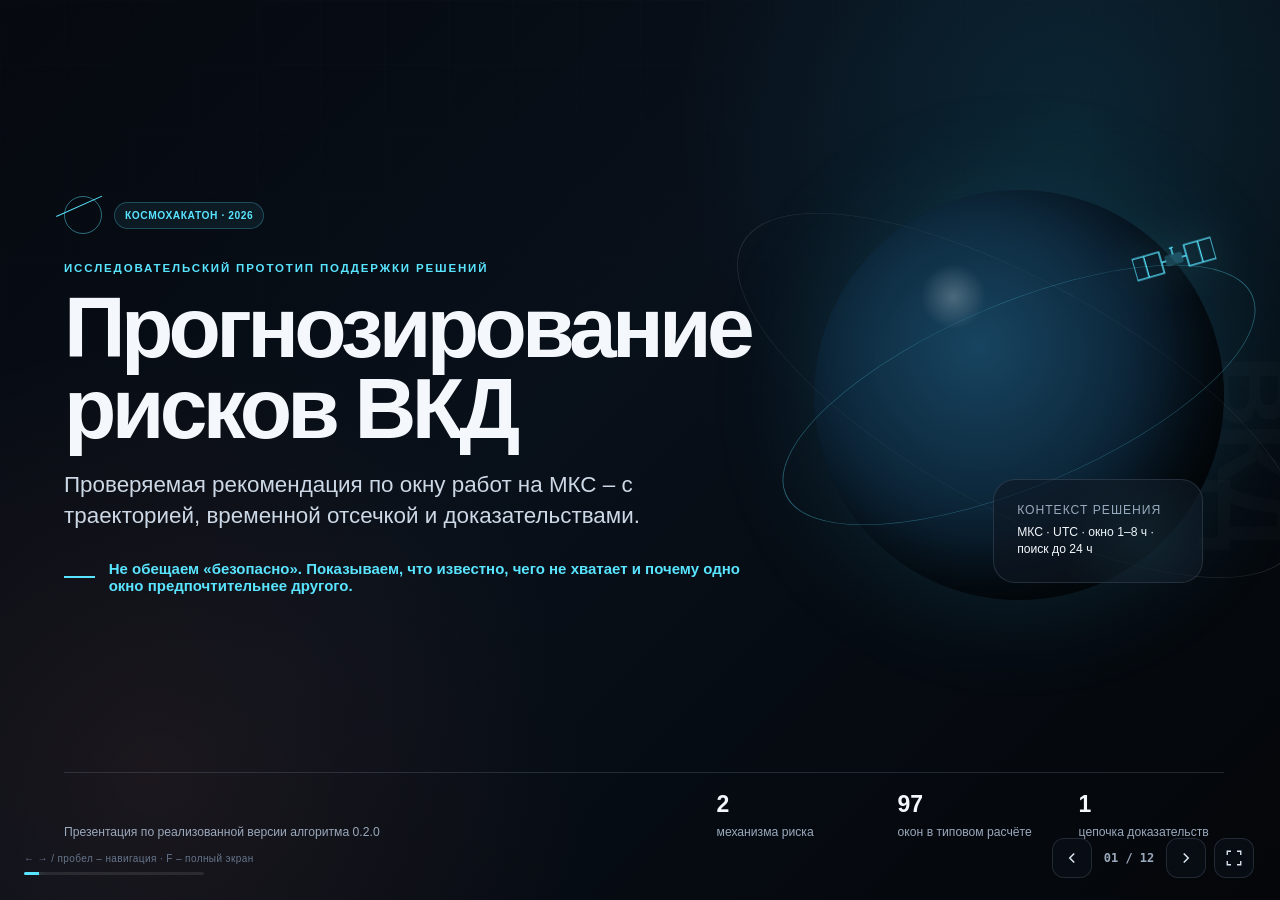
==== commit 7f98a275: "fix" ====
--- a/presentation.html
+++ b/presentation.html
@@ -1,966 +1,2753 @@
 <!doctype html>
 <html lang="ru">
-<head>
-  <meta charset="utf-8">
-  <meta name="viewport" content="width=device-width, initial-scale=1, viewport-fit=cover">
-  <meta name="color-scheme" content="dark">
-  <title>Прогнозирование рисков ВКД — презентация</title>
-  <style>
-    :root {
-      --ink: #f4f7fb;
-      --muted: #9aa9bc;
-      --dim: #65758a;
-      --bg: #05070b;
-      --panel: rgba(15, 23, 34, .88);
-      --panel-2: rgba(21, 32, 47, .74);
-      --line: rgba(172, 201, 230, .16);
-      --cyan: #59e4ff;
-      --cyan-2: #0eb5d4;
-      --orange: #ff9b55;
-      --red: #ff6474;
-      --green: #7ee0aa;
-      --yellow: #ffd66b;
-      --purple: #a99cff;
-      --shadow: 0 24px 80px rgba(0, 0, 0, .44);
-      --pad-x: clamp(34px, 5vw, 86px);
-      --pad-y: clamp(30px, 4.7vh, 58px);
-      --radius: 22px;
-    }
-
-    * { box-sizing: border-box; }
-    html, body { width: 100%; height: 100%; margin: 0; }
-    body {
-      overflow: hidden;
-      background: var(--bg);
-      color: var(--ink);
-      font-family: Inter, "Segoe UI", Arial, sans-serif;
-      font-variant-numeric: tabular-nums;
-      -webkit-font-smoothing: antialiased;
-    }
-
-    button { font: inherit; }
-    .deck { position: relative; width: 100vw; height: 100svh; overflow: hidden; isolation: isolate; }
-    .deck::before {
-      content: "";
-      position: absolute;
-      inset: 0;
-      z-index: -3;
-      background:
-        radial-gradient(circle at 84% 14%, rgba(36, 170, 214, .15), transparent 30%),
-        radial-gradient(circle at 12% 86%, rgba(255, 112, 78, .08), transparent 32%),
-        linear-gradient(135deg, #06090f 0%, #08101a 44%, #040609 100%);
-    }
-    .deck::after {
-      content: "";
-      position: absolute;
-      inset: 0;
-      z-index: -2;
-      opacity: .24;
-      background-image:
-        linear-gradient(rgba(132, 163, 196, .06) 1px, transparent 1px),
-        linear-gradient(90deg, rgba(132, 163, 196, .06) 1px, transparent 1px);
-      background-size: 64px 64px;
-      mask-image: linear-gradient(to bottom, black, transparent 90%);
-    }
-
-    .slide {
-      position: absolute;
-      inset: 0;
-      display: grid;
-      grid-template-rows: auto 1fr;
-      gap: clamp(18px, 2.7vh, 34px);
-      padding: var(--pad-y) var(--pad-x) calc(var(--pad-y) + 16px);
-      overflow: hidden;
-      opacity: 0;
-      visibility: hidden;
-      transform: translateX(48px) scale(.985);
-      transition: opacity .42s ease, transform .42s ease, visibility .42s;
-      pointer-events: none;
-    }
-    .slide.active { opacity: 1; visibility: visible; transform: none; pointer-events: auto; z-index: 1; }
-    .slide.leaving { opacity: 0; visibility: visible; transform: translateX(-42px) scale(.985); }
-    .slide::before {
-      content: attr(data-section);
-      position: absolute;
-      top: 50%; right: -1.1vw;
-      writing-mode: vertical-rl;
-      transform: translateY(-50%);
-      font-size: clamp(58px, 8vw, 132px);
-      line-height: .8;
-      font-weight: 800;
-      letter-spacing: -.06em;
-      color: rgba(255,255,255,.018);
-      pointer-events: none;
-    }
-
-    .slide-head { display: flex; justify-content: space-between; align-items: flex-start; gap: 30px; }
-    .eyebrow {
-      margin: 0 0 10px;
-      color: var(--cyan);
-      font-size: clamp(11px, .9vw, 15px);
-      font-weight: 760;
-      letter-spacing: .16em;
-      text-transform: uppercase;
-    }
-    .slide-no {
-      flex: 0 0 auto;
-      color: var(--dim);
-      font-size: 14px;
-      letter-spacing: .16em;
-    }
-    h1, h2, h3, p { margin-top: 0; }
-    h1 {
-      max-width: 980px;
-      margin-bottom: 22px;
-      font-size: clamp(52px, 6.7vw, 104px);
-      line-height: .94;
-      letter-spacing: -.055em;
-      font-weight: 780;
-    }
-    h2 {
-      max-width: 1120px;
-      margin: 0;
-      font-size: clamp(37px, 4.3vw, 66px);
-      line-height: 1.02;
-      letter-spacing: -.045em;
-      font-weight: 750;
-    }
-    h3 {
-      margin-bottom: 10px;
-      font-size: clamp(18px, 1.55vw, 25px);
-      line-height: 1.12;
-      letter-spacing: -.02em;
-    }
-    p { font-size: clamp(15px, 1.2vw, 20px); line-height: 1.45; }
-    .lead { color: #ccd8e5; font-size: clamp(19px, 1.75vw, 29px); line-height: 1.37; }
-    .muted { color: var(--muted); }
-    .small { font-size: clamp(12px, .95vw, 15px); line-height: 1.45; }
-    .micro { font-size: clamp(10px, .78vw, 13px); line-height: 1.4; }
-    .accent { color: var(--cyan); }
-    .warm { color: var(--orange); }
-    .danger { color: var(--red); }
-    .good { color: var(--green); }
-    .nowrap { white-space: nowrap; }
-    .mono { font-family: "Cascadia Code", "SFMono-Regular", Consolas, monospace; }
-    .content { min-height: 0; align-self: stretch; }
-    .grid-2 { display: grid; grid-template-columns: 1fr 1fr; gap: clamp(18px, 2vw, 32px); min-height: 0; }
-    .grid-3 { display: grid; grid-template-columns: repeat(3, 1fr); gap: clamp(14px, 1.5vw, 24px); min-height: 0; }
-    .split-45 { grid-template-columns: .82fr 1.18fr; }
-    .split-60 { grid-template-columns: 1.2fr .8fr; }
-    .stack { display: grid; align-content: start; gap: 14px; min-height: 0; }
-    .center { display: grid; place-items: center; }
-
-    .card {
-      position: relative;
-      padding: clamp(18px, 1.8vw, 28px);
-      overflow: hidden;
-      border: 1px solid var(--line);
-      border-radius: var(--radius);
-      background: linear-gradient(145deg, rgba(21, 32, 47, .9), rgba(9, 15, 23, .8));
-      box-shadow: var(--shadow);
-    }
-    .card.soft { background: rgba(15, 23, 34, .62); box-shadow: none; }
-    .card.cyan { border-color: rgba(89, 228, 255, .34); }
-    .card.orange { border-color: rgba(255, 155, 85, .34); }
-    .card.red { border-color: rgba(255, 100, 116, .38); }
-    .card::after {
-      content: "";
-      position: absolute;
-      inset: auto -15% -45% auto;
-      width: 180px; height: 180px;
-      border-radius: 50%;
-      background: radial-gradient(circle, rgba(89,228,255,.07), transparent 67%);
-      pointer-events: none;
-    }
-    .tag, .pill {
-      display: inline-flex;
-      align-items: center;
-      gap: 7px;
-      border-radius: 999px;
-      white-space: nowrap;
-      font-size: clamp(10px, .8vw, 13px);
-      font-weight: 720;
-      letter-spacing: .055em;
-      text-transform: uppercase;
-    }
-    .tag { padding: 7px 10px; color: var(--cyan); border: 1px solid rgba(89, 228, 255, .25); background: rgba(89, 228, 255, .07); }
-    .pill { padding: 7px 11px; color: #d6e4f1; background: rgba(255,255,255,.07); }
-    .pill.red { color: #ffd7db; background: rgba(255, 100, 116, .14); }
-    .pill.yellow { color: #ffefbd; background: rgba(255, 214, 107, .13); }
-    .pill.green { color: #c9f8dc; background: rgba(126, 224, 170, .13); }
-    .dot { width: 7px; height: 7px; border-radius: 50%; background: currentColor; box-shadow: 0 0 14px currentColor; }
-    .kicker { color: var(--muted); font-size: clamp(12px, .95vw, 15px); letter-spacing: .08em; text-transform: uppercase; }
-    .metric { font-size: clamp(38px, 4.8vw, 74px); line-height: .95; letter-spacing: -.055em; font-weight: 760; }
-    .metric-sm { font-size: clamp(28px, 3vw, 48px); line-height: 1; letter-spacing: -.045em; font-weight: 760; }
-    .rule { width: 100%; height: 1px; background: var(--line); }
-    .icon-box {
-      display: grid; place-items: center;
-      width: 44px; height: 44px;
-      border: 1px solid rgba(89,228,255,.25);
-      border-radius: 13px;
-      color: var(--cyan);
-      background: rgba(89,228,255,.075);
-    }
-    .icon-box svg { width: 25px; height: 25px; }
-    ul.clean { margin: 0; padding: 0; list-style: none; }
-    ul.clean li { position: relative; padding-left: 19px; margin: 0 0 10px; color: #c7d3e0; font-size: clamp(14px, 1.05vw, 18px); line-height: 1.4; }
-    ul.clean li::before { content: ""; position: absolute; left: 0; top: .62em; width: 7px; height: 2px; background: var(--cyan); }
-
-    /* Cover */
-    .cover { grid-template-rows: 1fr auto; }
-    .cover .content { display: grid; grid-template-columns: 1.12fr .88fr; align-items: center; gap: 5vw; }
-    .cover .lead { max-width: 820px; margin-bottom: 28px; }
-    .cover-mark { display: flex; align-items: center; gap: 12px; margin-bottom: 26px; }
-    .cover-mark .seal { width: 38px; height: 38px; border: 1px solid rgba(89,228,255,.45); border-radius: 50%; position: relative; }
-    .cover-mark .seal::before { content: ""; position: absolute; inset: 8px -7px; border-top: 1px solid var(--cyan); transform: rotate(-24deg); }
-    .cover-orbit { position: relative; min-height: 470px; display: grid; place-items: center; }
-    .planet {
-      position: relative;
-      width: min(32vw, 430px); aspect-ratio: 1;
-      border-radius: 50%;
-      background:
-        radial-gradient(circle at 34% 26%, rgba(255,255,255,.24), transparent 8%),
-        radial-gradient(circle at 40% 38%, #174460, #0b2234 53%, #061018 72%);
-      box-shadow: inset -38px -30px 80px rgba(0,0,0,.65), 0 0 110px rgba(44,178,222,.16);
-    }
-    .planet::before, .planet::after {
-      content: ""; position: absolute; inset: -12%; border: 1px solid rgba(89,228,255,.37); border-radius: 50%; transform: rotate(-23deg) scaleY(.36);
-    }
-    .planet::after { inset: -27%; border-color: rgba(255,255,255,.11); transform: rotate(29deg) scaleY(.36); }
-    .iss-mark {
-      position: absolute; right: 2%; top: 17%; display: grid; place-items: center;
-      width: 82px; height: 38px; color: var(--cyan); filter: drop-shadow(0 0 18px rgba(89,228,255,.55)); transform: rotate(-16deg);
-    }
-    .iss-mark svg { width: 100%; height: 100%; }
-    .orbit-label { position: absolute; right: 5%; bottom: 10%; width: 210px; }
-    .cover-footer { display: grid; grid-template-columns: 1fr repeat(3, auto); gap: 36px; align-items: end; padding-top: 18px; border-top: 1px solid var(--line); }
-    .cover-stat { min-width: 145px; }
-    .cover-stat strong { display: block; margin-bottom: 4px; font-size: 23px; }
-
-    /* Journey and interface */
-    .journey { display: grid; grid-template-columns: repeat(4, 1fr); gap: 12px; align-items: stretch; }
-    .journey-step { position: relative; padding: 20px 18px; border: 1px solid var(--line); border-radius: 18px; background: rgba(15,23,34,.62); }
-    .journey-step:not(:last-child)::after { content: "→"; position: absolute; z-index: 2; right: -15px; top: 50%; transform: translateY(-50%); color: var(--cyan); font-weight: 700; }
-    .journey-step .num { color: var(--cyan); font: 700 13px/1 "Cascadia Code", monospace; }
-    .journey-step p { margin: 13px 0 0; font-size: clamp(13px, 1vw, 17px); }
-    .quote {
-      padding-left: 20px;
-      border-left: 3px solid var(--cyan);
-      color: #dce7f2;
-      font-size: clamp(21px, 2vw, 32px);
-      line-height: 1.3;
-      letter-spacing: -.02em;
-    }
-    .app-shell { display: grid; grid-template-columns: 150px 1fr; height: 100%; min-height: 0; border: 1px solid rgba(153,185,216,.2); border-radius: 22px; overflow: hidden; box-shadow: var(--shadow); background: #0b111b; }
-    .app-nav { padding: 18px 14px; background: #080d14; border-right: 1px solid var(--line); }
-    .app-logo { display: flex; align-items: center; gap: 8px; margin-bottom: 22px; font-size: 12px; font-weight: 750; }
-    .app-nav-item { margin: 5px 0; padding: 10px 11px; border-radius: 9px; color: #78899e; font-size: 11px; }
-    .app-nav-item.active { color: var(--ink); background: rgba(89,228,255,.09); }
-    .app-main { display: grid; grid-template-rows: auto auto 1fr; gap: 13px; min-width: 0; padding: 18px; }
-    .app-toolbar { display: flex; justify-content: space-between; gap: 10px; }
-    .app-title { font-size: 15px; font-weight: 730; }
-    .app-status { color: var(--green); font-size: 10px; }
-    .app-result { display: grid; grid-template-columns: 1fr auto; gap: 16px; padding: 14px; border: 1px solid rgba(255,214,107,.24); border-radius: 14px; background: rgba(255,214,107,.055); }
-    .app-result strong { display: block; margin-bottom: 5px; font-size: 17px; }
-    .app-result .time { color: var(--cyan); font: 700 17px/1.2 "Cascadia Code", monospace; }
-    .app-grid { display: grid; grid-template-columns: 1.25fr .75fr; gap: 12px; min-height: 0; }
-    .mini-panel { padding: 12px; border: 1px solid var(--line); border-radius: 13px; background: rgba(255,255,255,.018); }
-    .mini-title { margin-bottom: 10px; color: #b7c6d6; font-size: 10px; letter-spacing: .08em; text-transform: uppercase; }
-    .track { position: relative; height: 16px; margin: 8px 0; overflow: hidden; border-radius: 5px; background: #172332; }
-    .track span { position: absolute; top: 0; bottom: 0; border-radius: 4px; }
-    .track .u { background: var(--yellow); opacity: .78; }
-    .track .c { background: var(--red); opacity: .82; }
-    .track .a { background: var(--green); opacity: .68; }
-    .track .n { background: repeating-linear-gradient(45deg, #566477, #566477 3px, #273240 3px, #273240 6px); }
-    .window-strip { display: grid; grid-template-columns: repeat(12, 1fr); gap: 3px; margin-top: 13px; }
-    .window-strip i { height: 32px; border-radius: 4px; background: rgba(255,155,85,.34); }
-    .window-strip i:nth-child(n+5):nth-child(-n+8) { background: rgba(126,224,170,.55); }
-    .window-strip i.sel { outline: 2px solid var(--cyan); outline-offset: 2px; background: rgba(89,228,255,.42); }
-    .source-row { display: flex; justify-content: space-between; gap: 10px; margin: 8px 0; font-size: 10px; color: #aebdcd; }
-
-    /* Mechanisms */
-    .mechanism-card { display: grid; grid-template-rows: auto auto 1fr auto; gap: 14px; }
-    .mechanism-head { display: flex; justify-content: space-between; align-items: center; gap: 18px; }
-    .equation { padding: 12px 14px; border-radius: 12px; color: #dce8f4; background: rgba(0,0,0,.24); font: 600 clamp(12px, 1vw, 16px)/1.4 "Cascadia Code", monospace; }
-    .method-chain { display: flex; align-items: center; gap: 8px; color: #c4d1de; font-size: clamp(11px, .85vw, 14px); }
-    .method-chain span { flex: 1; padding: 10px; text-align: center; border: 1px solid var(--line); border-radius: 10px; background: rgba(255,255,255,.02); }
-    .method-chain b { color: var(--cyan); font-weight: 700; }
-    .boundary { display: flex; align-items: flex-start; gap: 11px; padding-top: 12px; border-top: 1px solid var(--line); color: var(--muted); font-size: clamp(11px, .9vw, 15px); }
-
-    /* Architecture */
-    .arch { display: grid; grid-template-columns: .82fr 1fr 1fr .82fr; gap: 26px; align-items: center; height: calc(100% - 54px); }
-    .arch-col { display: grid; gap: 10px; }
-    .arch-box { position: relative; padding: 16px; border: 1px solid var(--line); border-radius: 15px; background: rgba(14,22,33,.82); }
-    .arch-box h3 { margin: 0 0 6px; font-size: 18px; }
-    .arch-box p { margin: 0; color: var(--muted); font-size: 12px; }
-    .arch-arrow { position: absolute; right: -20px; top: 50%; width: 14px; border-top: 1px solid var(--cyan); }
-    .arch-arrow::after { content: ""; position: absolute; right: -1px; top: -4px; width: 7px; height: 7px; border-top: 1px solid var(--cyan); border-right: 1px solid var(--cyan); transform: rotate(45deg); }
-    .db-cylinder { display: grid; place-items: center; height: 110px; border: 1px solid rgba(169,156,255,.36); border-radius: 50% / 16%; background: linear-gradient(180deg, rgba(169,156,255,.14), rgba(20,21,42,.6)); }
-    .db-cylinder strong { color: #d9d2ff; }
-    .proof-strip { display: grid; grid-template-columns: repeat(5, 1fr); gap: 8px; margin-top: 15px; }
-    .proof-strip span { padding: 9px 7px; text-align: center; border-radius: 8px; color: #b8c7d7; background: rgba(255,255,255,.035); font-size: 10px; }
-
-    /* Timeline */
-    .time-honesty { display: grid; grid-template-columns: 200px 1fr; gap: 20px; align-content: center; }
-    .time-label { padding: 17px 0; }
-    .time-label strong { display: block; margin-bottom: 3px; }
-    .time-lane { position: relative; height: 78px; border-bottom: 1px solid var(--line); }
-    .time-lane::before { content: ""; position: absolute; left: 44%; top: 8px; bottom: -1px; border-left: 2px solid var(--cyan); }
-    .time-lane::after { content: "отсечка"; position: absolute; left: calc(44% + 7px); top: 8px; color: var(--cyan); font-size: 10px; text-transform: uppercase; letter-spacing: .1em; }
-    .time-block { position: absolute; top: 36px; height: 25px; display: grid; place-items: center; border-radius: 6px; font-size: 10px; font-weight: 700; }
-    .time-block.seen { left: 3%; width: 39%; color: #c8f8dc; background: rgba(126,224,170,.22); border: 1px solid rgba(126,224,170,.33); }
-    .time-block.calc { left: 44%; width: 28%; color: #c9f7ff; background: rgba(89,228,255,.18); border: 1px solid rgba(89,228,255,.31); }
-    .time-block.future { left: 74%; width: 23%; color: #ffd9dd; background: repeating-linear-gradient(45deg, rgba(255,100,116,.16), rgba(255,100,116,.16) 5px, rgba(255,100,116,.05) 5px, rgba(255,100,116,.05) 10px); border: 1px dashed rgba(255,100,116,.34); }
-    .mode-cards { display: grid; grid-template-columns: repeat(3, 1fr); gap: 14px; margin-top: 22px; }
-    .mode-card { padding: 17px; border: 1px solid var(--line); border-radius: 15px; background: rgba(255,255,255,.025); }
-    .mode-card strong { display: block; margin-bottom: 6px; }
-
-    /* Case */
-    .case-hero { display: grid; grid-template-columns: .92fr 1.08fr; gap: clamp(20px, 3vw, 48px); align-items: stretch; }
-    .case-big { display: flex; flex-direction: column; justify-content: space-between; }
-    .compare-window { display: grid; grid-template-columns: 105px 1fr auto; gap: 14px; align-items: center; padding: 15px 0; border-bottom: 1px solid var(--line); }
-    .compare-window .label { color: var(--muted); font-size: 12px; text-transform: uppercase; letter-spacing: .08em; }
-    .compare-window .range { font: 700 clamp(18px, 1.45vw, 24px)/1.2 "Cascadia Code", monospace; }
-    .compare-window .value { text-align: right; }
-    .compare-window.recommended .range, .compare-window.recommended .value { color: var(--cyan); }
-    .ratio { display: grid; grid-template-columns: auto 1fr; gap: 16px; align-items: center; margin-top: 18px; }
-    .ratio .metric { color: var(--cyan); }
-    .dayline { position: relative; height: 180px; margin-top: 14px; padding-top: 34px; }
-    .axis-line { position: absolute; left: 0; right: 0; top: 92px; border-top: 1px solid #405066; }
-    .axis-labels { position: absolute; left: 0; right: 0; top: 105px; display: flex; justify-content: space-between; color: var(--dim); font-size: 10px; }
-    .day-window { position: absolute; height: 29px; border-radius: 7px; display: grid; place-items: center; font-size: 10px; font-weight: 700; }
-    .day-window.plan { left: 12.5%; width: 27.1%; top: 47px; color: #ffe7cf; background: rgba(255,155,85,.27); border: 1px solid rgba(255,155,85,.45); }
-    .day-window.rec { left: 24%; width: 27.1%; top: 80px; color: #caf8ff; background: rgba(89,228,255,.22); border: 1px solid rgba(89,228,255,.52); }
-    .event-line { position: absolute; left: 8%; width: 56%; top: 26px; height: 6px; border-radius: 4px; background: linear-gradient(90deg, rgba(255,214,107,.2), var(--yellow), var(--red)); }
-    .event-line::after { content: "протонное событие развивается"; position: absolute; top: -18px; left: 0; color: var(--muted); font-size: 10px; }
-    .cutoff-line { position: absolute; left: 0; top: 18px; bottom: 43px; border-left: 2px solid var(--cyan); }
-    .cutoff-line::after { content: "03:00"; position: absolute; top: -18px; left: 6px; color: var(--cyan); font: 700 10px/1 "Cascadia Code", monospace; }
-
-    /* Evidence / reliability */
-    .trace { display: grid; grid-template-columns: repeat(5, 1fr); gap: 10px; align-items: stretch; }
-    .trace-node { position: relative; padding: 15px 11px; text-align: center; border: 1px solid var(--line); border-radius: 14px; background: rgba(255,255,255,.025); }
-    .trace-node:not(:last-child)::after { content: "→"; position: absolute; right: -12px; top: 50%; transform: translateY(-50%); z-index: 3; color: var(--cyan); }
-    .trace-node strong { display: block; margin-bottom: 6px; font-size: 13px; }
-    .trace-node span { color: var(--muted); font-size: 10px; }
-    .failure { display: grid; grid-template-columns: auto 1fr; gap: 18px; align-items: center; }
-    .failure-symbol { display: grid; place-items: center; width: 72px; height: 72px; border: 1px solid rgba(255,100,116,.42); border-radius: 18px; color: var(--red); background: rgba(255,100,116,.1); font-size: 31px; font-weight: 750; }
-    .monitor-strip { display: grid; grid-template-columns: 1fr auto 1fr; gap: 12px; align-items: center; }
-    .monitor-strip .arrow { color: var(--cyan); font-size: 24px; }
-
-    /* Charts */
-    .chart { display: grid; gap: 13px; }
-    .bar-row { display: grid; grid-template-columns: 102px 1fr 52px; gap: 10px; align-items: center; }
-    .bar-row .name { color: #c5d2df; font-size: 12px; }
-    .bar-bg { position: relative; height: 22px; border-radius: 6px; overflow: hidden; background: rgba(255,255,255,.05); }
-    .bar-fill { height: 100%; border-radius: 6px; background: linear-gradient(90deg, var(--cyan-2), var(--cyan)); }
-    .bar-fill.base { background: #55667b; }
-    .bar-fill.warn { background: linear-gradient(90deg, #cf7f48, var(--orange)); }
-    .bar-row .val { text-align: right; font: 700 13px/1 "Cascadia Code", monospace; }
-    .metric-grid { display: grid; grid-template-columns: repeat(3, 1fr); gap: 12px; }
-    .metric-tile { padding: 15px; border: 1px solid var(--line); border-radius: 14px; background: rgba(255,255,255,.025); }
-    .metric-tile strong { display: block; margin-bottom: 5px; font-size: clamp(24px, 2.5vw, 40px); letter-spacing: -.04em; }
-    .metric-tile span { color: var(--muted); font-size: 11px; }
-    .lead-chart { position: relative; height: 230px; padding: 18px 16px 32px 46px; border-left: 1px solid var(--line); border-bottom: 1px solid var(--line); }
-    .lead-chart::before, .lead-chart::after { content: ""; position: absolute; left: 0; right: 0; border-top: 1px dashed rgba(255,255,255,.08); }
-    .lead-chart::before { top: 25%; } .lead-chart::after { top: 62%; }
-    .lead-bars { display: grid; grid-template-columns: repeat(4, 1fr); gap: 22px; align-items: end; height: 100%; }
-    .lead-bar { position: relative; height: var(--h); min-height: 10px; border-radius: 8px 8px 0 0; background: linear-gradient(180deg, var(--cyan), #197c91); }
-    .lead-bar:nth-child(3), .lead-bar:nth-child(4) { background: linear-gradient(180deg, var(--yellow), #9e7330); }
-    .lead-bar strong { position: absolute; top: -26px; left: 50%; transform: translateX(-50%); font: 700 13px/1 "Cascadia Code", monospace; }
-    .lead-bar span { position: absolute; left: 50%; bottom: -28px; transform: translateX(-50%); width: 80px; text-align: center; color: var(--muted); font-size: 10px; }
-
-    /* Extras/finale */
-    .extras { display: grid; grid-template-columns: repeat(4, 1fr); gap: 14px; height: 100%; }
-    .extra { display: grid; grid-template-rows: auto auto 1fr auto; gap: 12px; }
-    .extra .big-index { color: rgba(89,228,255,.16); font-size: 58px; line-height: .8; font-weight: 800; letter-spacing: -.07em; }
-    .extra p { color: var(--muted); font-size: clamp(12px, .95vw, 15px); }
-    .finale { display: grid; grid-template-columns: 1.17fr .83fr; gap: 5vw; align-items: center; }
-    .final-line { max-width: 980px; color: #dbe6f1; font-size: clamp(24px, 2.7vw, 44px); line-height: 1.24; letter-spacing: -.03em; }
-    .limit-list { display: grid; gap: 10px; }
-    .limit { display: grid; grid-template-columns: 29px 1fr; gap: 12px; padding: 12px 0; border-bottom: 1px solid var(--line); }
-    .limit b { color: var(--cyan); }
-    .limit span { color: #bbc9d7; font-size: clamp(12px, .95vw, 15px); line-height: 1.38; }
-    .takeaway { display: flex; align-items: center; gap: 14px; margin-top: 26px; color: var(--cyan); font-size: clamp(15px, 1.1vw, 19px); font-weight: 700; }
-    .takeaway::before { content: ""; width: 42px; height: 2px; background: var(--cyan); }
-
-    /* Navigation */
-    .controls { position: fixed; right: 26px; bottom: 22px; z-index: 20; display: flex; align-items: center; gap: 8px; }
-    .nav-btn {
-      display: grid; place-items: center; width: 40px; height: 40px;
-      border: 1px solid var(--line); border-radius: 12px;
-      color: #dce7f2; background: rgba(10,16,24,.74); backdrop-filter: blur(12px);
-      cursor: pointer; transition: background .2s, border-color .2s, transform .2s;
-    }
-    .nav-btn:hover { border-color: rgba(89,228,255,.5); background: rgba(89,228,255,.09); transform: translateY(-1px); }
-    .nav-btn:focus-visible { outline: 2px solid var(--cyan); outline-offset: 2px; }
-    .nav-btn svg { width: 18px; height: 18px; }
-    .counter { min-width: 58px; text-align: center; color: var(--muted); font: 600 12px/1 "Cascadia Code", monospace; }
-    .progress { position: fixed; left: 24px; bottom: 25px; z-index: 20; width: 180px; height: 3px; overflow: hidden; border-radius: 3px; background: rgba(255,255,255,.09); }
-    .progress span { display: block; width: 0; height: 100%; background: var(--cyan); box-shadow: 0 0 14px rgba(89,228,255,.6); transition: width .35s ease; }
-    .help { position: fixed; left: 24px; bottom: 36px; z-index: 20; color: var(--dim); font-size: 10px; letter-spacing: .04em; }
-
-    @media screen and (max-width: 900px) {
-      :root { --pad-x: 30px; --pad-y: 28px; }
-      .cover .content, .grid-2, .case-hero, .finale { grid-template-columns: 1fr; }
-      .cover-orbit { display: none; }
-      .cover-footer { grid-template-columns: 1fr repeat(2, auto); }
-      .cover-stat:last-child { display: none; }
-      .app-shell { grid-template-columns: 105px 1fr; }
-      .arch { grid-template-columns: repeat(2, 1fr); align-content: center; }
-      .extras { grid-template-columns: repeat(2, 1fr); }
-      .slide { overflow-y: auto; }
-    }
-
-    @media screen and (max-height: 690px) {
-      :root { --pad-y: 24px; }
-      .slide { gap: 14px; }
-      h2 { font-size: clamp(34px, 4vw, 54px); }
-      .card { padding: 17px; }
-      .cover-orbit { min-height: 360px; }
-      .planet { width: min(27vw, 340px); }
-      .lead-chart { height: 190px; }
-      .dayline { height: 150px; }
-    }
-
-    @media print {
-      @page { size: 16in 9in; margin: 0; }
-      html, body { height: auto; overflow: visible; background: #05070b; print-color-adjust: exact; -webkit-print-color-adjust: exact; }
-      .deck { height: auto; overflow: visible; }
-      .slide { position: relative; display: grid !important; width: 16in; height: 9in; opacity: 1 !important; visibility: visible !important; transform: none !important; page-break-after: always; pointer-events: auto; }
-      .slide:last-of-type { page-break-after: auto; }
-      .controls, .progress, .help { display: none !important; }
-    }
-
-    @media (prefers-reduced-motion: reduce) {
-      .slide, .progress span, .nav-btn { transition: none; }
-    }
-  </style>
-</head>
-<body>
-  <main class="deck" id="deck" aria-label="Презентация решения по прогнозированию рисков ВКД">
-
-    <section class="slide cover active" data-section="ВКД" aria-labelledby="s1-title">
-      <div class="content">
-        <div>
-          <div class="cover-mark">
-            <span class="seal" aria-hidden="true"></span>
-            <span class="tag">КосмоХакатон · 2026</span>
-          </div>
-          <p class="eyebrow">Исследовательский прототип поддержки решений</p>
-          <h1 id="s1-title">Прогнозирование рисков ВКД</h1>
-          <p class="lead">Проверяемая рекомендация по окну работ на МКС — с траекторией, временной отсечкой и доказательствами.</p>
-          <div class="takeaway">Не обещаем «безопасно». Показываем, что известно, чего не хватает и почему одно окно предпочтительнее другого.</div>
+  <head>
+    <meta charset="utf-8" />
+    <meta
+      name="viewport"
+      content="width=device-width, initial-scale=1, viewport-fit=cover"
+    />
+    <meta name="color-scheme" content="dark" />
+    <title>Прогнозирование рисков ВКД – презентация</title>
+    <style>
+      :root {
+        --ink: #f4f7fb;
+        --muted: #9aa9bc;
+        --dim: #65758a;
+        --bg: #05070b;
+        --panel: rgba(15, 23, 34, 0.88);
+        --panel-2: rgba(21, 32, 47, 0.74);
+        --line: rgba(172, 201, 230, 0.16);
+        --cyan: #59e4ff;
+        --cyan-2: #0eb5d4;
+        --orange: #ff9b55;
+        --red: #ff6474;
+        --green: #7ee0aa;
+        --yellow: #ffd66b;
+        --purple: #a99cff;
+        --shadow: 0 24px 80px rgba(0, 0, 0, 0.44);
+        --pad-x: clamp(34px, 5vw, 86px);
+        --pad-y: clamp(30px, 4.7vh, 58px);
+        --radius: 22px;
+      }
+
+      * {
+        box-sizing: border-box;
+      }
+      html,
+      body {
+        width: 100%;
+        height: 100%;
+        margin: 0;
+      }
+      body {
+        overflow: hidden;
+        background: var(--bg);
+        color: var(--ink);
+        font-family: Inter, "Segoe UI", Arial, sans-serif;
+        font-variant-numeric: tabular-nums;
+        -webkit-font-smoothing: antialiased;
+      }
+
+      button {
+        font: inherit;
+      }
+      .deck {
+        position: relative;
+        width: 100vw;
+        height: 100svh;
+        overflow: hidden;
+        isolation: isolate;
+      }
+      .deck::before {
+        content: "";
+        position: absolute;
+        inset: 0;
+        z-index: -3;
+        background:
+          radial-gradient(
+            circle at 84% 14%,
+            rgba(36, 170, 214, 0.15),
+            transparent 30%
+          ),
+          radial-gradient(
+            circle at 12% 86%,
+            rgba(255, 112, 78, 0.08),
+            transparent 32%
+          ),
+          linear-gradient(135deg, #06090f 0%, #08101a 44%, #040609 100%);
+      }
+      .deck::after {
+        content: "";
+        position: absolute;
+        inset: 0;
+        z-index: -2;
+        opacity: 0.24;
+        background-image:
+          linear-gradient(rgba(132, 163, 196, 0.06) 1px, transparent 1px),
+          linear-gradient(90deg, rgba(132, 163, 196, 0.06) 1px, transparent 1px);
+        background-size: 64px 64px;
+        mask-image: linear-gradient(to bottom, black, transparent 90%);
+      }
+
+      .slide {
+        position: absolute;
+        inset: 0;
+        display: grid;
+        grid-template-rows: auto 1fr;
+        gap: clamp(18px, 2.7vh, 34px);
+        padding: var(--pad-y) var(--pad-x) calc(var(--pad-y) + 16px);
+        overflow: hidden;
+        opacity: 0;
+        visibility: hidden;
+        transform: translateX(48px) scale(0.985);
+        transition:
+          opacity 0.42s ease,
+          transform 0.42s ease,
+          visibility 0.42s;
+        pointer-events: none;
+      }
+      .slide.active {
+        opacity: 1;
+        visibility: visible;
+        transform: none;
+        pointer-events: auto;
+        z-index: 1;
+      }
+      .slide.leaving {
+        opacity: 0;
+        visibility: visible;
+        transform: translateX(-42px) scale(0.985);
+      }
+      .slide::before {
+        content: attr(data-section);
+        position: absolute;
+        top: 50%;
+        right: -1.1vw;
+        writing-mode: vertical-rl;
+        transform: translateY(-50%);
+        font-size: clamp(58px, 8vw, 132px);
+        line-height: 0.8;
+        font-weight: 800;
+        letter-spacing: -0.06em;
+        color: rgba(255, 255, 255, 0.018);
+        pointer-events: none;
+      }
+
+      .slide-head {
+        display: flex;
+        justify-content: space-between;
+        align-items: flex-start;
+        gap: 30px;
+      }
+      .eyebrow {
+        margin: 0 0 10px;
+        color: var(--cyan);
+        font-size: clamp(11px, 0.9vw, 15px);
+        font-weight: 760;
+        letter-spacing: 0.16em;
+        text-transform: uppercase;
+      }
+      .slide-no {
+        flex: 0 0 auto;
+        color: var(--dim);
+        font-size: 14px;
+        letter-spacing: 0.16em;
+      }
+      h1,
+      h2,
+      h3,
+      p {
+        margin-top: 0;
+      }
+      h1 {
+        max-width: 980px;
+        margin-bottom: 22px;
+        font-size: clamp(52px, 6.7vw, 104px);
+        line-height: 0.94;
+        letter-spacing: -0.055em;
+        font-weight: 780;
+      }
+      h2 {
+        max-width: 1120px;
+        margin: 0;
+        font-size: clamp(37px, 4.3vw, 66px);
+        line-height: 1.02;
+        letter-spacing: -0.045em;
+        font-weight: 750;
+      }
+      h3 {
+        margin-bottom: 10px;
+        font-size: clamp(18px, 1.55vw, 25px);
+        line-height: 1.12;
+        letter-spacing: -0.02em;
+      }
+      p {
+        font-size: clamp(15px, 1.2vw, 20px);
+        line-height: 1.45;
+      }
+      .lead {
+        color: #ccd8e5;
+        font-size: clamp(19px, 1.75vw, 29px);
+        line-height: 1.37;
+      }
+      .muted {
+        color: var(--muted);
+      }
+      .small {
+        font-size: clamp(12px, 0.95vw, 15px);
+        line-height: 1.45;
+      }
+      .micro {
+        font-size: clamp(10px, 0.78vw, 13px);
+        line-height: 1.4;
+      }
+      .accent {
+        color: var(--cyan);
+      }
+      .warm {
+        color: var(--orange);
+      }
+      .danger {
+        color: var(--red);
+      }
+      .good {
+        color: var(--green);
+      }
+      .nowrap {
+        white-space: nowrap;
+      }
+      .mono {
+        font-family: "Cascadia Code", "SFMono-Regular", Consolas, monospace;
+      }
+      .content {
+        min-height: 0;
+        align-self: stretch;
+      }
+      .grid-2 {
+        display: grid;
+        grid-template-columns: 1fr 1fr;
+        gap: clamp(18px, 2vw, 32px);
+        min-height: 0;
+      }
+      .grid-3 {
+        display: grid;
+        grid-template-columns: repeat(3, 1fr);
+        gap: clamp(14px, 1.5vw, 24px);
+        min-height: 0;
+      }
+      .split-45 {
+        grid-template-columns: 0.82fr 1.18fr;
+      }
+      .split-60 {
+        grid-template-columns: 1.2fr 0.8fr;
+      }
+      .stack {
+        display: grid;
+        align-content: start;
+        gap: 14px;
+        min-height: 0;
+      }
+      .center {
+        display: grid;
+        place-items: center;
+      }
+
+      .card {
+        position: relative;
+        padding: clamp(18px, 1.8vw, 28px);
+        overflow: hidden;
+        border: 1px solid var(--line);
+        border-radius: var(--radius);
+        background: linear-gradient(
+          145deg,
+          rgba(21, 32, 47, 0.9),
+          rgba(9, 15, 23, 0.8)
+        );
+        box-shadow: var(--shadow);
+      }
+      .card.soft {
+        background: rgba(15, 23, 34, 0.62);
+        box-shadow: none;
+      }
+      .card.cyan {
+        border-color: rgba(89, 228, 255, 0.34);
+      }
+      .card.orange {
+        border-color: rgba(255, 155, 85, 0.34);
+      }
+      .card.red {
+        border-color: rgba(255, 100, 116, 0.38);
+      }
+      .card::after {
+        content: "";
+        position: absolute;
+        inset: auto -15% -45% auto;
+        width: 180px;
+        height: 180px;
+        border-radius: 50%;
+        background: radial-gradient(
+          circle,
+          rgba(89, 228, 255, 0.07),
+          transparent 67%
+        );
+        pointer-events: none;
+      }
+      .tag,
+      .pill {
+        display: inline-flex;
+        align-items: center;
+        gap: 7px;
+        border-radius: 999px;
+        white-space: nowrap;
+        font-size: clamp(10px, 0.8vw, 13px);
+        font-weight: 720;
+        letter-spacing: 0.055em;
+        text-transform: uppercase;
+      }
+      .tag {
+        padding: 7px 10px;
+        color: var(--cyan);
+        border: 1px solid rgba(89, 228, 255, 0.25);
+        background: rgba(89, 228, 255, 0.07);
+      }
+      .pill {
+        padding: 7px 11px;
+        color: #d6e4f1;
+        background: rgba(255, 255, 255, 0.07);
+      }
+      .pill.red {
+        color: #ffd7db;
+        background: rgba(255, 100, 116, 0.14);
+      }
+      .pill.yellow {
+        color: #ffefbd;
+        background: rgba(255, 214, 107, 0.13);
+      }
+      .pill.green {
+        color: #c9f8dc;
+        background: rgba(126, 224, 170, 0.13);
+      }
+      .dot {
+        width: 7px;
+        height: 7px;
+        border-radius: 50%;
+        background: currentColor;
+        box-shadow: 0 0 14px currentColor;
+      }
+      .kicker {
+        color: var(--muted);
+        font-size: clamp(12px, 0.95vw, 15px);
+        letter-spacing: 0.08em;
+        text-transform: uppercase;
+      }
+      .metric {
+        font-size: clamp(38px, 4.8vw, 74px);
+        line-height: 0.95;
+        letter-spacing: -0.055em;
+        font-weight: 760;
+      }
+      .metric-sm {
+        font-size: clamp(28px, 3vw, 48px);
+        line-height: 1;
+        letter-spacing: -0.045em;
+        font-weight: 760;
+      }
+      .rule {
+        width: 100%;
+        height: 1px;
+        background: var(--line);
+      }
+      .icon-box {
+        display: grid;
+        place-items: center;
+        width: 44px;
+        height: 44px;
+        border: 1px solid rgba(89, 228, 255, 0.25);
+        border-radius: 13px;
+        color: var(--cyan);
+        background: rgba(89, 228, 255, 0.075);
+      }
+      .icon-box svg {
+        width: 25px;
+        height: 25px;
+      }
+      ul.clean {
+        margin: 0;
+        padding: 0;
+        list-style: none;
+      }
+      ul.clean li {
+        position: relative;
+        padding-left: 19px;
+        margin: 0 0 10px;
+        color: #c7d3e0;
+        font-size: clamp(14px, 1.05vw, 18px);
+        line-height: 1.4;
+      }
+      ul.clean li::before {
+        content: "";
+        position: absolute;
+        left: 0;
+        top: 0.62em;
+        width: 7px;
+        height: 2px;
+        background: var(--cyan);
+      }
+
+      /* Cover */
+      .cover {
+        grid-template-rows: 1fr auto;
+      }
+      .cover .content {
+        display: grid;
+        grid-template-columns: 1.12fr 0.88fr;
+        align-items: center;
+        gap: 5vw;
+      }
+      .cover .lead {
+        max-width: 820px;
+        margin-bottom: 28px;
+      }
+      .cover-mark {
+        display: flex;
+        align-items: center;
+        gap: 12px;
+        margin-bottom: 26px;
+      }
+      .cover-mark .seal {
+        width: 38px;
+        height: 38px;
+        border: 1px solid rgba(89, 228, 255, 0.45);
+        border-radius: 50%;
+        position: relative;
+      }
+      .cover-mark .seal::before {
+        content: "";
+        position: absolute;
+        inset: 8px -7px;
+        border-top: 1px solid var(--cyan);
+        transform: rotate(-24deg);
+      }
+      .cover-orbit {
+        position: relative;
+        min-height: 470px;
+        display: grid;
+        place-items: center;
+      }
+      .planet {
+        position: relative;
+        width: min(32vw, 430px);
+        aspect-ratio: 1;
+        border-radius: 50%;
+        background:
+          radial-gradient(
+            circle at 34% 26%,
+            rgba(255, 255, 255, 0.24),
+            transparent 8%
+          ),
+          radial-gradient(circle at 40% 38%, #174460, #0b2234 53%, #061018 72%);
+        box-shadow:
+          inset -38px -30px 80px rgba(0, 0, 0, 0.65),
+          0 0 110px rgba(44, 178, 222, 0.16);
+      }
+      .planet::before,
+      .planet::after {
+        content: "";
+        position: absolute;
+        inset: -12%;
+        border: 1px solid rgba(89, 228, 255, 0.37);
+        border-radius: 50%;
+        transform: rotate(-23deg) scaleY(0.36);
+      }
+      .planet::after {
+        inset: -27%;
+        border-color: rgba(255, 255, 255, 0.11);
+        transform: rotate(29deg) scaleY(0.36);
+      }
+      .iss-mark {
+        position: absolute;
+        right: 2%;
+        top: 17%;
+        display: grid;
+        place-items: center;
+        width: 82px;
+        height: 38px;
+        color: var(--cyan);
+        filter: drop-shadow(0 0 18px rgba(89, 228, 255, 0.55));
+        transform: rotate(-16deg);
+      }
+      .iss-mark svg {
+        width: 100%;
+        height: 100%;
+      }
+      .orbit-label {
+        position: absolute;
+        right: 5%;
+        bottom: 10%;
+        width: 210px;
+      }
+      .cover-footer {
+        display: grid;
+        grid-template-columns: 1fr repeat(3, auto);
+        gap: 36px;
+        align-items: end;
+        padding-top: 18px;
+        border-top: 1px solid var(--line);
+      }
+      .cover-stat {
+        min-width: 145px;
+      }
+      .cover-stat strong {
+        display: block;
+        margin-bottom: 4px;
+        font-size: 23px;
+      }
+
+      /* Journey and interface */
+      .journey {
+        display: grid;
+        grid-template-columns: repeat(4, 1fr);
+        gap: 12px;
+        align-items: stretch;
+      }
+      .journey-step {
+        position: relative;
+        padding: 20px 18px;
+        border: 1px solid var(--line);
+        border-radius: 18px;
+        background: rgba(15, 23, 34, 0.62);
+      }
+      .journey-step:not(:last-child)::after {
+        content: "→";
+        position: absolute;
+        z-index: 2;
+        right: -15px;
+        top: 50%;
+        transform: translateY(-50%);
+        color: var(--cyan);
+        font-weight: 700;
+      }
+      .journey-step .num {
+        color: var(--cyan);
+        font:
+          700 13px/1 "Cascadia Code",
+          monospace;
+      }
+      .journey-step p {
+        margin: 13px 0 0;
+        font-size: clamp(13px, 1vw, 17px);
+      }
+      .quote {
+        padding-left: 20px;
+        border-left: 3px solid var(--cyan);
+        color: #dce7f2;
+        font-size: clamp(21px, 2vw, 32px);
+        line-height: 1.3;
+        letter-spacing: -0.02em;
+      }
+      .app-shell {
+        display: grid;
+        grid-template-columns: 150px 1fr;
+        height: 100%;
+        min-height: 0;
+        border: 1px solid rgba(153, 185, 216, 0.2);
+        border-radius: 22px;
+        overflow: hidden;
+        box-shadow: var(--shadow);
+        background: #0b111b;
+      }
+      .app-nav {
+        padding: 18px 14px;
+        background: #080d14;
+        border-right: 1px solid var(--line);
+      }
+      .app-logo {
+        display: flex;
+        align-items: center;
+        gap: 8px;
+        margin-bottom: 22px;
+        font-size: 12px;
+        font-weight: 750;
+      }
+      .app-nav-item {
+        margin: 5px 0;
+        padding: 10px 11px;
+        border-radius: 9px;
+        color: #78899e;
+        font-size: 11px;
+      }
+      .app-nav-item.active {
+        color: var(--ink);
+        background: rgba(89, 228, 255, 0.09);
+      }
+      .app-main {
+        display: grid;
+        grid-template-rows: auto auto 1fr;
+        gap: 13px;
+        min-width: 0;
+        padding: 18px;
+      }
+      .app-toolbar {
+        display: flex;
+        justify-content: space-between;
+        gap: 10px;
+      }
+      .app-title {
+        font-size: 15px;
+        font-weight: 730;
+      }
+      .app-status {
+        color: var(--green);
+        font-size: 10px;
+      }
+      .app-result {
+        display: grid;
+        grid-template-columns: 1fr auto;
+        gap: 16px;
+        padding: 14px;
+        border: 1px solid rgba(255, 214, 107, 0.24);
+        border-radius: 14px;
+        background: rgba(255, 214, 107, 0.055);
+      }
+      .app-result strong {
+        display: block;
+        margin-bottom: 5px;
+        font-size: 17px;
+      }
+      .app-result .time {
+        color: var(--cyan);
+        font:
+          700 17px/1.2 "Cascadia Code",
+          monospace;
+      }
+      .app-grid {
+        display: grid;
+        grid-template-columns: 1.25fr 0.75fr;
+        gap: 12px;
+        min-height: 0;
+      }
+      .mini-panel {
+        padding: 12px;
+        border: 1px solid var(--line);
+        border-radius: 13px;
+        background: rgba(255, 255, 255, 0.018);
+      }
+      .mini-title {
+        margin-bottom: 10px;
+        color: #b7c6d6;
+        font-size: 10px;
+        letter-spacing: 0.08em;
+        text-transform: uppercase;
+      }
+      .track {
+        position: relative;
+        height: 16px;
+        margin: 8px 0;
+        overflow: hidden;
+        border-radius: 5px;
+        background: #172332;
+      }
+      .track span {
+        position: absolute;
+        top: 0;
+        bottom: 0;
+        border-radius: 4px;
+      }
+      .track .u {
+        background: var(--yellow);
+        opacity: 0.78;
+      }
+      .track .c {
+        background: var(--red);
+        opacity: 0.82;
+      }
+      .track .a {
+        background: var(--green);
+        opacity: 0.68;
+      }
+      .track .n {
+        background: repeating-linear-gradient(
+          45deg,
+          #566477,
+          #566477 3px,
+          #273240 3px,
+          #273240 6px
+        );
+      }
+      .window-strip {
+        display: grid;
+        grid-template-columns: repeat(12, 1fr);
+        gap: 3px;
+        margin-top: 13px;
+      }
+      .window-strip i {
+        height: 32px;
+        border-radius: 4px;
+        background: rgba(255, 155, 85, 0.34);
+      }
+      .window-strip i:nth-child(n + 5):nth-child(-n + 8) {
+        background: rgba(126, 224, 170, 0.55);
+      }
+      .window-strip i.sel {
+        outline: 2px solid var(--cyan);
+        outline-offset: 2px;
+        background: rgba(89, 228, 255, 0.42);
+      }
+      .source-row {
+        display: flex;
+        justify-content: space-between;
+        gap: 10px;
+        margin: 8px 0;
+        font-size: 10px;
+        color: #aebdcd;
+      }
+
+      /* Mechanisms */
+      .mechanism-card {
+        display: grid;
+        grid-template-rows: auto auto 1fr auto;
+        gap: 14px;
+      }
+      .mechanism-head {
+        display: flex;
+        justify-content: space-between;
+        align-items: center;
+        gap: 18px;
+      }
+      .equation {
+        padding: 12px 14px;
+        border-radius: 12px;
+        color: #dce8f4;
+        background: rgba(0, 0, 0, 0.24);
+        font:
+          600 clamp(12px, 1vw, 16px)/1.4 "Cascadia Code",
+          monospace;
+      }
+      .method-chain {
+        display: flex;
+        align-items: center;
+        gap: 8px;
+        color: #c4d1de;
+        font-size: clamp(11px, 0.85vw, 14px);
+      }
+      .method-chain span {
+        flex: 1;
+        padding: 10px;
+        text-align: center;
+        border: 1px solid var(--line);
+        border-radius: 10px;
+        background: rgba(255, 255, 255, 0.02);
+      }
+      .method-chain b {
+        color: var(--cyan);
+        font-weight: 700;
+      }
+      .boundary {
+        display: flex;
+        align-items: flex-start;
+        gap: 11px;
+        padding-top: 12px;
+        border-top: 1px solid var(--line);
+        color: var(--muted);
+        font-size: clamp(11px, 0.9vw, 15px);
+      }
+
+      /* Architecture */
+      .arch {
+        display: grid;
+        grid-template-columns: 0.82fr 1fr 1fr 0.82fr;
+        gap: 26px;
+        align-items: center;
+        height: calc(100% - 54px);
+      }
+      .arch-col {
+        display: grid;
+        gap: 10px;
+      }
+      .arch-box {
+        position: relative;
+        padding: 16px;
+        border: 1px solid var(--line);
+        border-radius: 15px;
+        background: rgba(14, 22, 33, 0.82);
+      }
+      .arch-box h3 {
+        margin: 0 0 6px;
+        font-size: 18px;
+      }
+      .arch-box p {
+        margin: 0;
+        color: var(--muted);
+        font-size: 12px;
+      }
+      .arch-arrow {
+        position: absolute;
+        right: -20px;
+        top: 50%;
+        width: 14px;
+        border-top: 1px solid var(--cyan);
+      }
+      .arch-arrow::after {
+        content: "";
+        position: absolute;
+        right: -1px;
+        top: -4px;
+        width: 7px;
+        height: 7px;
+        border-top: 1px solid var(--cyan);
+        border-right: 1px solid var(--cyan);
+        transform: rotate(45deg);
+      }
+      .db-cylinder {
+        display: grid;
+        place-items: center;
+        height: 110px;
+        border: 1px solid rgba(169, 156, 255, 0.36);
+        border-radius: 50% / 16%;
+        background: linear-gradient(
+          180deg,
+          rgba(169, 156, 255, 0.14),
+          rgba(20, 21, 42, 0.6)
+        );
+      }
+      .db-cylinder strong {
+        color: #d9d2ff;
+      }
+      .proof-strip {
+        display: grid;
+        grid-template-columns: repeat(5, 1fr);
+        gap: 8px;
+        margin-top: 15px;
+      }
+      .proof-strip span {
+        padding: 9px 7px;
+        text-align: center;
+        border-radius: 8px;
+        color: #b8c7d7;
+        background: rgba(255, 255, 255, 0.035);
+        font-size: 10px;
+      }
+
+      /* Timeline */
+      .time-honesty {
+        display: grid;
+        grid-template-columns: 200px 1fr;
+        gap: 20px;
+        align-content: center;
+      }
+      .time-label {
+        padding: 17px 0;
+      }
+      .time-label strong {
+        display: block;
+        margin-bottom: 3px;
+      }
+      .time-lane {
+        position: relative;
+        height: 78px;
+        border-bottom: 1px solid var(--line);
+      }
+      .time-lane::before {
+        content: "";
+        position: absolute;
+        left: 44%;
+        top: 8px;
+        bottom: -1px;
+        border-left: 2px solid var(--cyan);
+      }
+      .time-lane::after {
+        content: "отсечка";
+        position: absolute;
+        left: calc(44% + 7px);
+        top: 8px;
+        color: var(--cyan);
+        font-size: 10px;
+        text-transform: uppercase;
+        letter-spacing: 0.1em;
+      }
+      .time-block {
+        position: absolute;
+        top: 36px;
+        height: 25px;
+        display: grid;
+        place-items: center;
+        border-radius: 6px;
+        font-size: 10px;
+        font-weight: 700;
+      }
+      .time-block.seen {
+        left: 3%;
+        width: 39%;
+        color: #c8f8dc;
+        background: rgba(126, 224, 170, 0.22);
+        border: 1px solid rgba(126, 224, 170, 0.33);
+      }
+      .time-block.calc {
+        left: 44%;
+        width: 28%;
+        color: #c9f7ff;
+        background: rgba(89, 228, 255, 0.18);
+        border: 1px solid rgba(89, 228, 255, 0.31);
+      }
+      .time-block.future {
+        left: 74%;
+        width: 23%;
+        color: #ffd9dd;
+        background: repeating-linear-gradient(
+          45deg,
+          rgba(255, 100, 116, 0.16),
+          rgba(255, 100, 116, 0.16) 5px,
+          rgba(255, 100, 116, 0.05) 5px,
+          rgba(255, 100, 116, 0.05) 10px
+        );
+        border: 1px dashed rgba(255, 100, 116, 0.34);
+      }
+      .mode-cards {
+        display: grid;
+        grid-template-columns: repeat(3, 1fr);
+        gap: 14px;
+        margin-top: 22px;
+      }
+      .mode-card {
+        padding: 17px;
+        border: 1px solid var(--line);
+        border-radius: 15px;
+        background: rgba(255, 255, 255, 0.025);
+      }
+      .mode-card strong {
+        display: block;
+        margin-bottom: 6px;
+      }
+
+      /* Case */
+      .case-hero {
+        display: grid;
+        grid-template-columns: 0.92fr 1.08fr;
+        gap: clamp(20px, 3vw, 48px);
+        align-items: stretch;
+      }
+      .case-big {
+        display: flex;
+        flex-direction: column;
+        justify-content: space-between;
+      }
+      .compare-window {
+        display: grid;
+        grid-template-columns: 105px 1fr auto;
+        gap: 14px;
+        align-items: center;
+        padding: 15px 0;
+        border-bottom: 1px solid var(--line);
+      }
+      .compare-window .label {
+        color: var(--muted);
+        font-size: 12px;
+        text-transform: uppercase;
+        letter-spacing: 0.08em;
+      }
+      .compare-window .range {
+        font:
+          700 clamp(18px, 1.45vw, 24px)/1.2 "Cascadia Code",
+          monospace;
+      }
+      .compare-window .value {
+        text-align: right;
+      }
+      .compare-window.recommended .range,
+      .compare-window.recommended .value {
+        color: var(--cyan);
+      }
+      .ratio {
+        display: grid;
+        grid-template-columns: auto 1fr;
+        gap: 16px;
+        align-items: center;
+        margin-top: 18px;
+      }
+      .ratio .metric {
+        color: var(--cyan);
+      }
+      .dayline {
+        position: relative;
+        height: 180px;
+        margin-top: 14px;
+        padding-top: 34px;
+      }
+      .axis-line {
+        position: absolute;
+        left: 0;
+        right: 0;
+        top: 92px;
+        border-top: 1px solid #405066;
+      }
+      .axis-labels {
+        position: absolute;
+        left: 0;
+        right: 0;
+        top: 105px;
+        display: flex;
+        justify-content: space-between;
+        color: var(--dim);
+        font-size: 10px;
+      }
+      .day-window {
+        position: absolute;
+        height: 29px;
+        border-radius: 7px;
+        display: grid;
+        place-items: center;
+        font-size: 10px;
+        font-weight: 700;
+      }
+      .day-window.plan {
+        left: 12.5%;
+        width: 27.1%;
+        top: 47px;
+        color: #ffe7cf;
+        background: rgba(255, 155, 85, 0.27);
+        border: 1px solid rgba(255, 155, 85, 0.45);
+      }
+      .day-window.rec {
+        left: 24%;
+        width: 27.1%;
+        top: 80px;
+        color: #caf8ff;
+        background: rgba(89, 228, 255, 0.22);
+        border: 1px solid rgba(89, 228, 255, 0.52);
+      }
+      .event-line {
+        position: absolute;
+        left: 8%;
+        width: 56%;
+        top: 26px;
+        height: 6px;
+        border-radius: 4px;
+        background: linear-gradient(
+          90deg,
+          rgba(255, 214, 107, 0.2),
+          var(--yellow),
+          var(--red)
+        );
+      }
+      .event-line::after {
+        content: "протонное событие развивается";
+        position: absolute;
+        top: -18px;
+        left: 0;
+        color: var(--muted);
+        font-size: 10px;
+      }
+      .cutoff-line {
+        position: absolute;
+        left: 0;
+        top: 18px;
+        bottom: 43px;
+        border-left: 2px solid var(--cyan);
+      }
+      .cutoff-line::after {
+        content: "03:00";
+        position: absolute;
+        top: -18px;
+        left: 6px;
+        color: var(--cyan);
+        font:
+          700 10px/1 "Cascadia Code",
+          monospace;
+      }
+
+      /* Evidence / reliability */
+      .trace {
+        display: grid;
+        grid-template-columns: repeat(5, 1fr);
+        gap: 10px;
+        align-items: stretch;
+      }
+      .trace-node {
+        position: relative;
+        padding: 15px 11px;
+        text-align: center;
+        border: 1px solid var(--line);
+        border-radius: 14px;
+        background: rgba(255, 255, 255, 0.025);
+      }
+      .trace-node:not(:last-child)::after {
+        content: "→";
+        position: absolute;
+        right: -12px;
+        top: 50%;
+        transform: translateY(-50%);
+        z-index: 3;
+        color: var(--cyan);
+      }
+      .trace-node strong {
+        display: block;
+        margin-bottom: 6px;
+        font-size: 13px;
+      }
+      .trace-node span {
+        color: var(--muted);
+        font-size: 10px;
+      }
+      .failure {
+        display: grid;
+        grid-template-columns: auto 1fr;
+        gap: 18px;
+        align-items: center;
+      }
+      .failure-symbol {
+        display: grid;
+        place-items: center;
+        width: 72px;
+        height: 72px;
+        border: 1px solid rgba(255, 100, 116, 0.42);
+        border-radius: 18px;
+        color: var(--red);
+        background: rgba(255, 100, 116, 0.1);
+        font-size: 31px;
+        font-weight: 750;
+      }
+      .monitor-strip {
+        display: grid;
+        grid-template-columns: 1fr auto 1fr;
+        gap: 12px;
+        align-items: center;
+      }
+      .monitor-strip .arrow {
+        color: var(--cyan);
+        font-size: 24px;
+      }
+
+      /* Charts */
+      .chart {
+        display: grid;
+        gap: 13px;
+      }
+      .bar-row {
+        display: grid;
+        grid-template-columns: 102px 1fr 52px;
+        gap: 10px;
+        align-items: center;
+      }
+      .bar-row .name {
+        color: #c5d2df;
+        font-size: 12px;
+      }
+      .bar-bg {
+        position: relative;
+        height: 22px;
+        border-radius: 6px;
+        overflow: hidden;
+        background: rgba(255, 255, 255, 0.05);
+      }
+      .bar-fill {
+        height: 100%;
+        border-radius: 6px;
+        background: linear-gradient(90deg, var(--cyan-2), var(--cyan));
+      }
+      .bar-fill.base {
+        background: #55667b;
+      }
+      .bar-fill.warn {
+        background: linear-gradient(90deg, #cf7f48, var(--orange));
+      }
+      .bar-row .val {
+        text-align: right;
+        font:
+          700 13px/1 "Cascadia Code",
+          monospace;
+      }
+      .metric-grid {
+        display: grid;
+        grid-template-columns: repeat(3, 1fr);
+        gap: 12px;
+      }
+      .metric-tile {
+        padding: 15px;
+        border: 1px solid var(--line);
+        border-radius: 14px;
+        background: rgba(255, 255, 255, 0.025);
+      }
+      .metric-tile strong {
+        display: block;
+        margin-bottom: 5px;
+        font-size: clamp(24px, 2.5vw, 40px);
+        letter-spacing: -0.04em;
+      }
+      .metric-tile span {
+        color: var(--muted);
+        font-size: 11px;
+      }
+      .lead-chart {
+        position: relative;
+        height: 230px;
+        padding: 18px 16px 32px 46px;
+        border-left: 1px solid var(--line);
+        border-bottom: 1px solid var(--line);
+      }
+      .lead-chart::before,
+      .lead-chart::after {
+        content: "";
+        position: absolute;
+        left: 0;
+        right: 0;
+        border-top: 1px dashed rgba(255, 255, 255, 0.08);
+      }
+      .lead-chart::before {
+        top: 25%;
+      }
+      .lead-chart::after {
+        top: 62%;
+      }
+      .lead-bars {
+        display: grid;
+        grid-template-columns: repeat(4, 1fr);
+        gap: 22px;
+        align-items: end;
+        height: 100%;
+      }
+      .lead-bar {
+        position: relative;
+        height: var(--h);
+        min-height: 10px;
+        border-radius: 8px 8px 0 0;
+        background: linear-gradient(180deg, var(--cyan), #197c91);
+      }
+      .lead-bar:nth-child(3),
+      .lead-bar:nth-child(4) {
+        background: linear-gradient(180deg, var(--yellow), #9e7330);
+      }
+      .lead-bar strong {
+        position: absolute;
+        top: -26px;
+        left: 50%;
+        transform: translateX(-50%);
+        font:
+          700 13px/1 "Cascadia Code",
+          monospace;
+      }
+      .lead-bar span {
+        position: absolute;
+        left: 50%;
+        bottom: -28px;
+        transform: translateX(-50%);
+        width: 80px;
+        text-align: center;
+        color: var(--muted);
+        font-size: 10px;
+      }
+
+      /* Extras/finale */
+      .extras {
+        display: grid;
+        grid-template-columns: repeat(4, 1fr);
+        gap: 14px;
+        height: 100%;
+      }
+      .extra {
+        display: grid;
+        grid-template-rows: auto auto 1fr auto;
+        gap: 12px;
+      }
+      .extra .big-index {
+        color: rgba(89, 228, 255, 0.16);
+        font-size: 58px;
+        line-height: 0.8;
+        font-weight: 800;
+        letter-spacing: -0.07em;
+      }
+      .extra p {
+        color: var(--muted);
+        font-size: clamp(12px, 0.95vw, 15px);
+      }
+      .finale {
+        display: grid;
+        grid-template-columns: 1.17fr 0.83fr;
+        gap: 5vw;
+        align-items: center;
+      }
+      .final-line {
+        max-width: 980px;
+        color: #dbe6f1;
+        font-size: clamp(24px, 2.7vw, 44px);
+        line-height: 1.24;
+        letter-spacing: -0.03em;
+      }
+      .limit-list {
+        display: grid;
+        gap: 10px;
+      }
+      .limit {
+        display: grid;
+        grid-template-columns: 29px 1fr;
+        gap: 12px;
+        padding: 12px 0;
+        border-bottom: 1px solid var(--line);
+      }
+      .limit b {
+        color: var(--cyan);
+      }
+      .limit span {
+        color: #bbc9d7;
+        font-size: clamp(12px, 0.95vw, 15px);
+        line-height: 1.38;
+      }
+      .takeaway {
+        display: flex;
+        align-items: center;
+        gap: 14px;
+        margin-top: 26px;
+        color: var(--cyan);
+        font-size: clamp(15px, 1.1vw, 19px);
+        font-weight: 700;
+      }
+      .takeaway::before {
+        content: "";
+        width: 42px;
+        height: 2px;
+        background: var(--cyan);
+      }
+
+      /* Navigation */
+      .controls {
+        position: fixed;
+        right: 26px;
+        bottom: 22px;
+        z-index: 20;
+        display: flex;
+        align-items: center;
+        gap: 8px;
+      }
+      .nav-btn {
+        display: grid;
+        place-items: center;
+        width: 40px;
+        height: 40px;
+        border: 1px solid var(--line);
+        border-radius: 12px;
+        color: #dce7f2;
+        background: rgba(10, 16, 24, 0.74);
+        backdrop-filter: blur(12px);
+        cursor: pointer;
+        transition:
+          background 0.2s,
+          border-color 0.2s,
+          transform 0.2s;
+      }
+      .nav-btn:hover {
+        border-color: rgba(89, 228, 255, 0.5);
+        background: rgba(89, 228, 255, 0.09);
+        transform: translateY(-1px);
+      }
+      .nav-btn:focus-visible {
+        outline: 2px solid var(--cyan);
+        outline-offset: 2px;
+      }
+      .nav-btn svg {
+        width: 18px;
+        height: 18px;
+      }
+      .counter {
+        min-width: 58px;
+        text-align: center;
+        color: var(--muted);
+        font:
+          600 12px/1 "Cascadia Code",
+          monospace;
+      }
+      .progress {
+        position: fixed;
+        left: 24px;
+        bottom: 25px;
+        z-index: 20;
+        width: 180px;
+        height: 3px;
+        overflow: hidden;
+        border-radius: 3px;
+        background: rgba(255, 255, 255, 0.09);
+      }
+      .progress span {
+        display: block;
+        width: 0;
+        height: 100%;
+        background: var(--cyan);
+        box-shadow: 0 0 14px rgba(89, 228, 255, 0.6);
+        transition: width 0.35s ease;
+      }
+      .help {
+        position: fixed;
+        left: 24px;
+        bottom: 36px;
+        z-index: 20;
+        color: var(--dim);
+        font-size: 10px;
+        letter-spacing: 0.04em;
+      }
+
+      @media screen and (max-width: 900px) {
+        :root {
+          --pad-x: 30px;
+          --pad-y: 28px;
+        }
+        .cover .content,
+        .grid-2,
+        .case-hero,
+        .finale {
+          grid-template-columns: 1fr;
+        }
+        .cover-orbit {
+          display: none;
+        }
+        .cover-footer {
+          grid-template-columns: 1fr repeat(2, auto);
+        }
+        .cover-stat:last-child {
+          display: none;
+        }
+        .app-shell {
+          grid-template-columns: 105px 1fr;
+        }
+        .arch {
+          grid-template-columns: repeat(2, 1fr);
+          align-content: center;
+        }
+        .extras {
+          grid-template-columns: repeat(2, 1fr);
+        }
+        .slide {
+          overflow-y: auto;
+        }
+      }
+
+      @media screen and (max-height: 690px) {
+        :root {
+          --pad-y: 24px;
+        }
+        .slide {
+          gap: 14px;
+        }
+        h2 {
+          font-size: clamp(34px, 4vw, 54px);
+        }
+        .card {
+          padding: 17px;
+        }
+        .cover-orbit {
+          min-height: 360px;
+        }
+        .planet {
+          width: min(27vw, 340px);
+        }
+        .lead-chart {
+          height: 190px;
+        }
+        .dayline {
+          height: 150px;
+        }
+      }
+
+      @media print {
+        @page {
+          size: 16in 9in;
+          margin: 0;
+        }
+        html,
+        body {
+          height: auto;
+          overflow: visible;
+          background: #05070b;
+          print-color-adjust: exact;
+          -webkit-print-color-adjust: exact;
+        }
+        .deck {
+          height: auto;
+          overflow: visible;
+        }
+        .slide {
+          position: relative;
+          display: grid !important;
+          width: 16in;
+          height: 9in;
+          opacity: 1 !important;
+          visibility: visible !important;
+          transform: none !important;
+          page-break-after: always;
+          pointer-events: auto;
+        }
+        .slide:last-of-type {
+          page-break-after: auto;
+        }
+        .controls,
+        .progress,
+        .help {
+          display: none !important;
+        }
+      }
+
+      @media (prefers-reduced-motion: reduce) {
+        .slide,
+        .progress span,
+        .nav-btn {
+          transition: none;
+        }
+      }
+    </style>
+  </head>
+  <body>
+    <main
+      class="deck"
+      id="deck"
+      aria-label="Презентация решения по прогнозированию рисков ВКД"
+    >
+      <section
+        class="slide cover active"
+        data-section="ВКД"
+        aria-labelledby="s1-title"
+      >
+        <div class="content">
+          <div>
+            <div class="cover-mark">
+              <span class="seal" aria-hidden="true"></span>
+              <span class="tag">КосмоХакатон · 2026</span>
+            </div>
+            <p class="eyebrow">Исследовательский прототип поддержки решений</p>
+            <h1 id="s1-title">Прогнозирование рисков ВКД</h1>
+            <p class="lead">
+              Проверяемая рекомендация по окну работ на МКС – с траекторией,
+              временной отсечкой и доказательствами.
+            </p>
+            <div class="takeaway">
+              Не обещаем «безопасно». Показываем, что известно, чего не хватает
+              и почему одно окно предпочтительнее другого.
+            </div>
+          </div>
+          <div class="cover-orbit" aria-hidden="true">
+            <div class="planet"></div>
+            <div class="iss-mark">
+              <svg
+                viewBox="0 0 120 50"
+                fill="none"
+                stroke="currentColor"
+                stroke-width="2"
+              >
+                <rect
+                  x="48"
+                  y="18"
+                  width="24"
+                  height="14"
+                  rx="2"
+                  fill="currentColor"
+                  opacity=".22"
+                />
+                <path
+                  d="M0 9h41v32H0zM79 9h41v32H79zM18 9v32M100 9v32M41 25h7M72 25h7M60 8v10M57 8h6"
+                />
+              </svg>
+            </div>
+            <div class="orbit-label card soft">
+              <div class="kicker">Контекст решения</div>
+              <p class="small" style="margin: 7px 0 0">
+                МКС · UTC · окно 1–8 ч · поиск до 24 ч
+              </p>
+            </div>
+          </div>
         </div>
-        <div class="cover-orbit" aria-hidden="true">
-          <div class="planet"></div>
-          <div class="iss-mark">
-            <svg viewBox="0 0 120 50" fill="none" stroke="currentColor" stroke-width="2">
-              <rect x="48" y="18" width="24" height="14" rx="2" fill="currentColor" opacity=".22"/>
-              <path d="M0 9h41v32H0zM79 9h41v32H79zM18 9v32M100 9v32M41 25h7M72 25h7M60 8v10M57 8h6"/>
-            </svg>
-          </div>
-          <div class="orbit-label card soft">
-            <div class="kicker">Контекст решения</div>
-            <p class="small" style="margin:7px 0 0">МКС · UTC · окно 1–8 ч · поиск до 24 ч</p>
+        <footer class="cover-footer">
+          <span class="muted small"
+            >Презентация по реализованной версии алгоритма 0.2.0</span
+          >
+          <div class="cover-stat">
+            <strong>2</strong><span class="muted small">механизма риска</span>
+          </div>
+          <div class="cover-stat">
+            <strong>97</strong
+            ><span class="muted small">окон в типовом расчёте</span>
+          </div>
+          <div class="cover-stat">
+            <strong>1</strong
+            ><span class="muted small">цепочка доказательств</span>
+          </div>
+        </footer>
+      </section>
+
+      <section class="slide" data-section="ЗАДАЧА" aria-labelledby="s2-title">
+        <header class="slide-head">
+          <div>
+            <p class="eyebrow">01 · пользовательская задача</p>
+            <h2 id="s2-title">
+              Аналитику нужен выбор времени, а не набор предупреждений
+            </h2>
+          </div>
+          <span class="slide-no">02 / 12</span>
+        </header>
+        <div class="content grid-2 split-60">
+          <div class="stack" style="align-content: center">
+            <div class="quote">
+              Событие важно только тогда, когда оно относится к МКС, пересекает
+              конкретный выход и подтверждается доступными на тот момент
+              данными.
+            </div>
+            <div class="journey">
+              <div class="journey-step">
+                <span class="num">01</span>
+                <p>Задать дату, длительность и диапазон старта</p>
+              </div>
+              <div class="journey-step">
+                <span class="num">02</span>
+                <p>Увидеть внешние факторы на траектории</p>
+              </div>
+              <div class="journey-step">
+                <span class="num">03</span>
+                <p>Сравнить окна одинаковой длительности</p>
+              </div>
+              <div class="journey-step">
+                <span class="num">04</span>
+                <p>Передать обоснованную рекомендацию</p>
+              </div>
+            </div>
+            <div class="card soft">
+              <span class="pill yellow"
+                ><span class="dot"></span>граница ответственности</span
+              >
+              <p class="small" style="margin: 10px 0 0">
+                Сервис поддерживает решение. Допуск к реальной ВКД остаётся за
+                уполномоченными специалистами.
+              </p>
+            </div>
+          </div>
+          <div class="stack" style="align-content: center">
+            <div class="card cyan">
+              <div class="kicker">Результат запроса</div>
+              <div class="metric-sm" style="margin: 10px 0 13px">
+                Окно + причины + уверенность
+              </div>
+              <ul class="clean">
+                <li>какие интервалы повлияли на выбор;</li>
+                <li>наблюдение это, внешний прогноз или расчёт команды;</li>
+                <li>какие источники устарели или отсутствуют;</li>
+                <li>когда решение нужно пересчитать.</li>
+              </ul>
+            </div>
+            <div class="grid-2">
+              <div class="card soft">
+                <div class="metric-sm accent">UTC</div>
+                <div class="small muted">единая временная шкала</div>
+              </div>
+              <div class="card soft">
+                <div class="metric-sm warm">≠ 0</div>
+                <div class="small muted">нет данных – не значит нет риска</div>
+              </div>
+            </div>
           </div>
         </div>
-      </div>
-      <footer class="cover-footer">
-        <span class="muted small">Презентация по реализованной версии алгоритма 0.2.0</span>
-        <div class="cover-stat"><strong>2</strong><span class="muted small">механизма риска</span></div>
-        <div class="cover-stat"><strong>97</strong><span class="muted small">окон в типовом расчёте</span></div>
-        <div class="cover-stat"><strong>1</strong><span class="muted small">цепочка доказательств</span></div>
-      </footer>
-    </section>
-
-    <section class="slide" data-section="ЗАДАЧА" aria-labelledby="s2-title">
-      <header class="slide-head">
-        <div><p class="eyebrow">01 · пользовательская задача</p><h2 id="s2-title">Аналитику нужен выбор времени, а не набор предупреждений</h2></div>
-        <span class="slide-no">02 / 12</span>
-      </header>
-      <div class="content grid-2 split-60">
-        <div class="stack" style="align-content:center">
-          <div class="quote">Событие важно только тогда, когда оно относится к МКС, пересекает конкретный выход и подтверждается доступными на тот момент данными.</div>
-          <div class="journey">
-            <div class="journey-step"><span class="num">01</span><p>Задать дату, длительность и диапазон старта</p></div>
-            <div class="journey-step"><span class="num">02</span><p>Увидеть внешние факторы на траектории</p></div>
-            <div class="journey-step"><span class="num">03</span><p>Сравнить окна одинаковой длительности</p></div>
-            <div class="journey-step"><span class="num">04</span><p>Передать обоснованную рекомендацию</p></div>
-          </div>
-          <div class="card soft">
-            <span class="pill yellow"><span class="dot"></span>граница ответственности</span>
-            <p class="small" style="margin:10px 0 0">Сервис поддерживает решение. Допуск к реальной ВКД остаётся за уполномоченными специалистами.</p>
+      </section>
+
+      <section
+        class="slide"
+        data-section="ИНТЕРФЕЙС"
+        aria-labelledby="s3-title"
+      >
+        <header class="slide-head">
+          <div>
+            <p class="eyebrow">02 · рабочее место аналитика</p>
+            <h2 id="s3-title">Один экран ведёт от запроса к доказательству</h2>
+          </div>
+          <span class="slide-no">03 / 12</span>
+        </header>
+        <div class="content grid-2 split-45">
+          <div class="stack" style="align-content: center">
+            <div class="card soft">
+              <span class="tag">Сначала – ответ</span>
+              <h3 style="margin-top: 16px">
+                Предпочтительное окно или честное «оснований недостаточно»
+              </h3>
+              <p class="muted">
+                Полоса вариантов позволяет быстро сдвинуть старт; изменение
+                длительности запускает новый расчёт, а не маскируется как
+                «улучшение».
+              </p>
+            </div>
+            <div class="card soft">
+              <span class="tag">Затем – подробности</span>
+              <h3 style="margin-top: 16px">
+                Шкала воздействий, орбита, источники, исходные записи
+              </h3>
+              <p class="muted">
+                Клик по интервалу открывает правило, значения, единицы, время
+                публикации и ссылку на сырой файл.
+              </p>
+            </div>
+            <div class="grid-3">
+              <div>
+                <div class="metric-sm accent">3</div>
+                <div class="micro muted">режима</div>
+              </div>
+              <div>
+                <div class="metric-sm accent">15</div>
+                <div class="micro muted">мин шаг окна</div>
+              </div>
+              <div>
+                <div class="metric-sm accent">ZIP</div>
+                <div class="micro muted">HTML + JSON + CSV</div>
+              </div>
+            </div>
+          </div>
+          <div
+            class="app-shell"
+            role="img"
+            aria-label="Схематичный вид веб-консоли аналитика"
+          >
+            <aside class="app-nav">
+              <div class="app-logo">
+                <span class="dot accent"></span>EVA WINDOW
+              </div>
+              <div class="app-nav-item active">Расчёт</div>
+              <div class="app-nav-item">Источники</div>
+              <div class="app-nav-item">Оповещения</div>
+              <div class="app-nav-item">Сохранённые</div>
+            </aside>
+            <div class="app-main">
+              <div class="app-toolbar">
+                <span class="app-title">Прогноз из прошлого · 08.06.2024</span
+                ><span class="app-status">● расчёт завершён</span>
+              </div>
+              <div class="app-result">
+                <div>
+                  <strong>Предпочтительное окно</strong
+                  ><span class="time">08:45–15:15 UTC</span>
+                </div>
+                <span class="pill yellow">уверенность низкая</span>
+              </div>
+              <div class="app-grid">
+                <div class="mini-panel">
+                  <div class="mini-title">Временная картина</div>
+                  <div class="micro muted">Радиация</div>
+                  <div class="track">
+                    <span class="u" style="left: 0; width: 100%"></span
+                    ><span class="c" style="left: 7%; width: 2%"></span>
+                  </div>
+                  <div class="micro muted">MMOD</div>
+                  <div class="track">
+                    <span class="a" style="left: 0; width: 22%"></span
+                    ><span class="u" style="left: 22%; width: 24%"></span
+                    ><span class="a" style="left: 46%; width: 20%"></span
+                    ><span class="u" style="left: 66%; width: 27%"></span>
+                  </div>
+                  <div class="mini-title" style="margin-top: 15px">
+                    Варианты начала
+                  </div>
+                  <div class="window-strip">
+                    <i></i><i></i><i></i><i></i><i></i><i class="sel"></i><i></i
+                    ><i></i><i></i><i></i><i></i><i></i>
+                  </div>
+                </div>
+                <div class="mini-panel">
+                  <div class="mini-title">Источники</div>
+                  <div class="source-row">
+                    <span>GOES</span><span class="good">● свежие</span>
+                  </div>
+                  <div class="source-row">
+                    <span>SWPC alerts</span><span class="good">● свежие</span>
+                  </div>
+                  <div class="source-row">
+                    <span>Kp forecast</span
+                    ><span class="danger">● нет данных</span>
+                  </div>
+                  <div class="source-row">
+                    <span>ISS TLE</span><span class="good">● 2.8 ч</span>
+                  </div>
+                  <div class="source-row">
+                    <span>Каталог</span><span class="good">● 3.9 ч</span>
+                  </div>
+                  <div class="source-row">
+                    <span>NASA MEO</span><span class="warm">● годовой</span>
+                  </div>
+                </div>
+              </div>
+            </div>
           </div>
         </div>
-        <div class="stack" style="align-content:center">
+      </section>
+
+      <section class="slide" data-section="МЕТОД" aria-labelledby="s4-title">
+        <header class="slide-head">
+          <div>
+            <p class="eyebrow">03 · два разных механизма</p>
+            <h2 id="s4-title">Разная физика. Одна шкала решений по окну</h2>
+          </div>
+          <span class="slide-no">04 / 12</span>
+        </header>
+        <div class="content grid-2">
+          <article class="card cyan mechanism-card">
+            <div class="mechanism-head">
+              <div>
+                <span class="tag">Механизм 01</span>
+                <h3 style="margin-top: 14px">Радиационная обстановка</h3>
+              </div>
+              <div class="icon-box" aria-hidden="true">
+                <svg
+                  viewBox="0 0 24 24"
+                  fill="none"
+                  stroke="currentColor"
+                  stroke-width="1.7"
+                >
+                  <circle cx="12" cy="12" r="3" />
+                  <path
+                    d="M12 2v4M12 18v4M2 12h4M18 12h4M4.9 4.9l2.8 2.8M16.3 16.3l2.8 2.8M19.1 4.9l-2.8 2.8M7.7 16.3l-2.8 2.8"
+                  />
+                </svg>
+              </div>
+            </div>
+            <p class="muted">
+              Поток протонов GOES переносится с геостационара на условия
+              траектории МКС через энергетический спектр и геомагнитное
+              обрезание.
+            </p>
+            <div class="method-chain">
+              <span>GOES<br /><b>≥10…500 МэВ</b></span
+              ><b>→</b><span>IGRF + Kp<br /><b>Rc(λ)</b></span
+              ><b>→</b><span>SGP4<br /><b>точка МКС</b></span
+              ><b>→</b><span>J<sub>ISS</sub><br /><b>по времени</b></span>
+            </div>
+            <div>
+              <div class="equation">
+                наблюдение → собственный прогноз ≤ 6 ч → внешний прогноз SWPC
+              </div>
+              <div class="boundary">
+                <span class="pill yellow">граница</span
+                ><span
+                  >J<sub>ISS</sub> – оценка потока, не доза космонавта. ЮАА
+                  учитывается отдельно.</span
+                >
+              </div>
+            </div>
+          </article>
+          <article class="card orange mechanism-card">
+            <div class="mechanism-head">
+              <div>
+                <span
+                  class="tag"
+                  style="
+                    color: var(--orange);
+                    border-color: rgba(255, 155, 85, 0.25);
+                    background: rgba(255, 155, 85, 0.07);
+                  "
+                  >Механизм 02</span
+                >
+                <h3 style="margin-top: 14px">Мусор и метеороиды · MMOD</h3>
+              </div>
+              <div
+                class="icon-box"
+                style="
+                  color: var(--orange);
+                  border-color: rgba(255, 155, 85, 0.25);
+                  background: rgba(255, 155, 85, 0.075);
+                "
+                aria-hidden="true"
+              >
+                <svg
+                  viewBox="0 0 24 24"
+                  fill="none"
+                  stroke="currentColor"
+                  stroke-width="1.7"
+                >
+                  <path d="M3 16c5-8 10-10 18-12-2 8-4 13-12 18l-2-5-4-1z" />
+                  <path d="M5 7L2 4M9 4L8 1M3 11l-3-1" />
+                </svg>
+              </div>
+            </div>
+            <p class="muted">
+              Отслеживаемые объекты и статистическая среда разделены: каталог
+              даёт геометрию сближений, прогноз NASA – изменение мелких частиц.
+            </p>
+            <div class="method-chain">
+              <span>Space-Track<br /><b>TLE/OMM</b></span
+              ><b>→</b><span>SGP4<br /><b>RIC</b></span
+              ><b>→</b><span>зона МКС<br /><b>4×50×50 км</b></span
+              ><b>+</b><span>NASA MEO<br /><b>экран Земли</b></span>
+            </div>
+            <div>
+              <div class="equation">
+                TCA ± 10 мин · относительная скорость · возраст элементов
+              </div>
+              <div class="boundary">
+                <span class="pill yellow">граница</span
+                ><span
+                  >TLE не даёт вероятность попадания; мелкие фрагменты не
+                  каталогизированы.</span
+                >
+              </div>
+            </div>
+          </article>
+        </div>
+      </section>
+
+      <section class="slide" data-section="ДАННЫЕ" aria-labelledby="s5-title">
+        <header class="slide-head">
+          <div>
+            <p class="eyebrow">04 · архитектура и прослеживаемость</p>
+            <h2 id="s5-title">
+              Каждый вывод можно развернуть до исходной записи
+            </h2>
+          </div>
+          <span class="slide-no">05 / 12</span>
+        </header>
+        <div class="content">
+          <div class="arch">
+            <div class="arch-col">
+              <div class="kicker">Открытые источники</div>
+              <div class="arch-box">
+                <h3>NOAA / GFZ</h3>
+                <p>GOES, алерты, прогнозы, Kp</p>
+              </div>
+              <div class="arch-box">
+                <h3>Space-Track</h3>
+                <p>МКС и каталог объектов</p>
+              </div>
+              <div class="arch-box">
+                <h3>NASA MEO</h3>
+                <p>годовой прогноз потоков</p>
+                <span class="arch-arrow"></span>
+              </div>
+            </div>
+            <div class="arch-col">
+              <div class="kicker">Сервис сбора · 8001</div>
+              <div class="arch-box cyan">
+                <h3>ingest</h3>
+                <p>
+                  расписание, догрузка пропусков, дедупликация, сырые файлы,
+                  статусы
+                </p>
+                <span class="arch-arrow"></span>
+              </div>
+              <div class="db-cylinder">
+                <div style="text-align: center">
+                  <strong>PostgreSQL / SQLite</strong>
+                  <div class="micro muted">records · raw · runs · alerts</div>
+                </div>
+              </div>
+            </div>
+            <div class="arch-col">
+              <div class="kicker">Расчёт · 8002</div>
+              <div class="arch-box">
+                <h3>assessment</h3>
+                <p>SGP4, радиация, MMOD, окна, объяснения, replay, verify</p>
+                <span class="arch-arrow"></span>
+              </div>
+              <div class="proof-strip">
+                <span>request</span><span>cutoff</span><span>raw_id</span
+                ><span>config hash</span><span>algo 0.2.0</span>
+              </div>
+            </div>
+            <div class="arch-col">
+              <div class="kicker">Представление · 8000</div>
+              <div class="arch-box">
+                <h3>report</h3>
+                <p>консоль, отчёт, ZIP, SSE, уведомления</p>
+              </div>
+              <div class="card soft" style="padding: 15px">
+                <div class="metric-sm accent">10</div>
+                <div class="micro muted">
+                  контролируемых потоков данных в типовом расчёте
+                </div>
+              </div>
+            </div>
+          </div>
+          <div
+            class="card soft"
+            style="
+              margin-top: 18px;
+              padding: 14px 18px;
+              display: flex;
+              justify-content: space-between;
+              align-items: center;
+              gap: 20px;
+            "
+          >
+            <span class="small"
+              ><b>Надёжность:</b> кеш не перезаписывается · источник можно
+              заморозить · сервисы перезапускаются · длительная загрузка имеет
+              статус.</span
+            >
+            <span class="pill green"
+              ><span class="dot"></span>параметры запросов не смешиваются</span
+            >
+          </div>
+        </div>
+      </section>
+
+      <section class="slide" data-section="REPLAY" aria-labelledby="s6-title">
+        <header class="slide-head">
+          <div>
+            <p class="eyebrow">05 · историческая честность</p>
+            <h2 id="s6-title">
+              Будущее не просачивается в прогноз из прошлого
+            </h2>
+          </div>
+          <span class="slide-no">06 / 12</span>
+        </header>
+        <div class="content grid-2 split-60">
+          <div class="stack" style="align-content: center">
+            <div class="time-honesty">
+              <div class="time-label">
+                <strong>Данные</strong
+                ><span class="small muted">по issued / creation</span>
+              </div>
+              <div class="time-lane">
+                <span class="time-block seen">доступно к T</span
+                ><span class="time-block future">поздние данные</span>
+              </div>
+              <div class="time-label">
+                <strong>Расчёт</strong
+                ><span class="small muted">только до cutoff</span>
+              </div>
+              <div class="time-lane">
+                <span class="time-block seen">наблюдалось</span
+                ><span class="time-block calc">прогноз команды</span
+                ><span class="time-block future">не используется</span>
+              </div>
+              <div class="time-label">
+                <strong>Проверка</strong
+                ><span class="small muted">после расчёта</span>
+              </div>
+              <div class="time-lane">
+                <span class="time-block seen">зафиксировано</span
+                ><span class="time-block calc">ожидалось</span
+                ><span class="time-block future">факт / verify</span>
+              </div>
+            </div>
+            <div class="card soft small">
+              <b class="accent">Манифест запуска</b> фиксирует отсечку, версии
+              сырых файлов, исключённые после T записи, параметры и хэши
+              конфигурации.
+            </div>
+          </div>
+          <div class="stack" style="align-content: center">
+            <div class="mode-cards" style="grid-template-columns: 1fr">
+              <div class="mode-card">
+                <span class="pill green">Сейчас</span
+                ><strong style="margin-top: 10px">Автообновление</strong
+                ><span class="small muted"
+                  >текущие данные, ручное обновление, мониторинг выбранного
+                  окна</span
+                >
+              </div>
+              <div
+                class="mode-card"
+                style="border-color: rgba(89, 228, 255, 0.33)"
+              >
+                <span class="pill" style="color: var(--cyan)">Replay</span
+                ><strong style="margin-top: 10px">Прогноз из прошлого</strong
+                ><span class="small muted"
+                  >произвольная дата, строгая отсечка, последующая сверка с
+                  фактом</span
+                >
+              </div>
+              <div class="mode-card">
+                <span class="pill yellow">Разбор</span
+                ><strong style="margin-top: 10px">Полный архив</strong
+                ><span class="small muted"
+                  >реконструкция обстановки без притворства, что это прошлый
+                  прогноз</span
+                >
+              </div>
+            </div>
+            <p class="small muted">
+              Историческая орбита берётся из элементов соответствующего периода.
+              Современная орбита не подменяет прошлую.
+            </p>
+          </div>
+        </div>
+      </section>
+
+      <section class="slide" data-section="КЕЙС" aria-labelledby="s7-title">
+        <header class="slide-head">
+          <div>
+            <p class="eyebrow">06 · replay 08 июня 2024</p>
+            <h2 id="s7-title">
+              Система увидела развивающееся событие – и не стала называть окно
+              безопасным
+            </h2>
+          </div>
+          <span class="slide-no">07 / 12</span>
+        </header>
+        <div class="content case-hero">
+          <div class="card cyan case-big">
+            <div>
+              <div
+                style="
+                  display: flex;
+                  justify-content: space-between;
+                  align-items: center;
+                  gap: 15px;
+                "
+              >
+                <span class="tag">Отсечка 03:00 UTC</span
+                ><span class="pill yellow">уверенность низкая</span>
+              </div>
+              <div class="compare-window">
+                <span class="label">План</span
+                ><span class="range">06:00–12:30</span
+                ><span class="value"
+                  ><b>14,29</b><br /><span class="micro muted"
+                    >pfu·мин</span
+                  ></span
+                >
+              </div>
+              <div class="compare-window recommended">
+                <span class="label">Выбор</span
+                ><span class="range">08:45–15:15</span
+                ><span class="value"
+                  ><b>1,36</b><br /><span class="micro muted"
+                    >pfu·мин</span
+                  ></span
+                >
+              </div>
+              <div class="ratio">
+                <span class="metric">10,5×</span
+                ><span class="small"
+                  >ниже оценка потока выше порога геомагнитного обрезания – при
+                  той же длительности 6 ч 30 мин</span
+                >
+              </div>
+            </div>
+            <div class="card soft" style="padding: 14px 16px">
+              <span class="small"
+                ><b>Почему не «благоприятно»:</b> все 390 минут обоих окон
+                остаются нежелательными из-за идущего протонного события;
+                оптимизируется степень воздействия, а не меняется ярлык.</span
+              >
+            </div>
+          </div>
+          <div class="stack">
+            <div class="card soft">
+              <div class="dayline">
+                <span class="event-line"></span><span class="cutoff-line"></span
+                ><span class="axis-line"></span>
+                <span class="day-window plan">план · 06:00</span
+                ><span class="day-window rec">выбор · 08:45</span>
+                <div class="axis-labels">
+                  <span>03:00</span><span>09:00</span><span>15:00</span
+                  ><span>21:00</span><span>03:00</span>
+                </div>
+              </div>
+              <div class="grid-3">
+                <div>
+                  <div class="metric-sm">97</div>
+                  <div class="micro muted">окон рассчитано</div>
+                </div>
+                <div>
+                  <div class="metric-sm">15 мин</div>
+                  <div class="micro muted">шаг старта</div>
+                </div>
+                <div>
+                  <div class="metric-sm">+60 мин</div>
+                  <div class="micro muted">запас на задержку</div>
+                </div>
+              </div>
+            </div>
+            <div class="card orange">
+              <span class="pill red">что случилось потом</span>
+              <p style="margin: 12px 0 6px">
+                Событие выросло до уровня <b>S3</b>. В 05:00 мониторинг уже
+                сформировал сообщение: критично с 07:33 – за <b>153 минуты</b>.
+              </p>
+              <p class="small muted" style="margin: 0">
+                Это проверка поведения системы, а не обещание точного прогноза
+                амплитуды.
+              </p>
+            </div>
+          </div>
+        </div>
+      </section>
+
+      <section
+        class="slide"
+        data-section="НАДЁЖНОСТЬ"
+        aria-labelledby="s8-title"
+      >
+        <header class="slide-head">
+          <div>
+            <p class="eyebrow">07 · доказательства и сбои</p>
+            <h2 id="s8-title">Никакого «зелёного» по умолчанию</h2>
+          </div>
+          <span class="slide-no">08 / 12</span>
+        </header>
+        <div class="content grid-2">
+          <div class="stack">
+            <div class="card cyan">
+              <span class="tag">Цепочка доказательства</span>
+              <div class="trace" style="margin-top: 18px">
+                <div class="trace-node">
+                  <strong>Предупреждение</strong><span>интервал и влияние</span>
+                </div>
+                <div class="trace-node">
+                  <strong>Значение</strong><span>число + единица</span>
+                </div>
+                <div class="trace-node">
+                  <strong>Правило</strong><span>порог / модель</span>
+                </div>
+                <div class="trace-node">
+                  <strong>Источник</strong><span>issued + URL</span>
+                </div>
+                <div class="trace-node">
+                  <strong>raw_id</strong><span>исходный файл</span>
+                </div>
+              </div>
+              <p class="small muted" style="margin: 18px 0 0">
+                Наблюдение, внешний прогноз и расчёт команды различаются в шкале
+                и объяснении.
+              </p>
+            </div>
+            <div class="card soft">
+              <div class="monitor-strip">
+                <div>
+                  <b>Изменились данные</b>
+                  <div class="micro muted">NOTIFY или опрос</div>
+                </div>
+                <span class="arrow">→</span>
+                <div>
+                  <b>Окно пересчитано</b>
+                  <div class="micro muted">без повторов того же состояния</div>
+                </div>
+              </div>
+            </div>
+          </div>
+          <div class="stack">
+            <div class="card red failure">
+              <div class="failure-symbol">!</div>
+              <div>
+                <span class="pill red">тест отказа</span>
+                <h3 style="margin: 12px 0 7px">Источник протонов отключён</h3>
+                <p class="muted" style="margin: 0">
+                  Результат: «недостаточно оснований для рекомендации»,
+                  уверенность – нет.
+                </p>
+              </div>
+            </div>
+            <div class="grid-2">
+              <div class="card soft">
+                <div class="metric-sm danger">≠ 0</div>
+                <p class="small muted" style="margin: 8px 0 0">
+                  Пропуск данных не трактуется как нулевой риск.
+                </p>
+              </div>
+              <div class="card soft">
+                <div class="metric-sm good">CACHE</div>
+                <p class="small muted" style="margin: 8px 0 0">
+                  Последние записи доступны с отметкой давности.
+                </p>
+              </div>
+            </div>
+            <div class="card soft">
+              <ul class="clean">
+                <li>ошибка, квота и устаревание видны пользователю;</li>
+                <li>
+                  источник можно временно заморозить или отключить в одном
+                  запросе;
+                </li>
+                <li>
+                  следующий выпуск данных превращается в явное время пересчёта.
+                </li>
+              </ul>
+            </div>
+          </div>
+        </div>
+      </section>
+
+      <section
+        class="slide"
+        data-section="ЭКСПЕРИМЕНТ"
+        aria-labelledby="s9-title"
+      >
+        <header class="slide-head">
+          <div>
+            <p class="eyebrow">08 · проверка радиационной линии</p>
+            <h2 id="s9-title">
+              На отложенных событиях модель чаще замечает неблагоприятные
+              интервалы
+            </h2>
+          </div>
+          <span class="slide-no">09 / 12</span>
+        </header>
+        <div class="content grid-2 split-60">
+          <div class="card cyan stack">
+            <div
+              style="
+                display: flex;
+                justify-content: space-between;
+                align-items: center;
+              "
+            >
+              <span class="tag">Отложенный набор</span
+              ><span class="small muted">февраль · март · октябрь 2024</span>
+            </div>
+            <div>
+              <div class="kicker" style="margin-bottom: 13px">
+                POD · доля найденных неблагоприятных минут
+              </div>
+              <div class="chart">
+                <div class="bar-row">
+                  <span class="name">Наша модель</span>
+                  <div class="bar-bg">
+                    <div class="bar-fill" style="width: 82.1%"></div>
+                  </div>
+                  <span class="val accent">82,1</span>
+                </div>
+                <div class="bar-row">
+                  <span class="name">Последнее значение</span>
+                  <div class="bar-bg">
+                    <div class="bar-fill base" style="width: 75.6%"></div>
+                  </div>
+                  <span class="val">75,6</span>
+                </div>
+                <div class="bar-row">
+                  <span class="name">Только SWPC</span>
+                  <div class="bar-bg">
+                    <div class="bar-fill base" style="width: 50.8%"></div>
+                  </div>
+                  <span class="val">50,8</span>
+                </div>
+              </div>
+            </div>
+            <div>
+              <div class="kicker" style="margin-bottom: 13px">
+                FAR · доля ложных предупреждений
+              </div>
+              <div class="chart">
+                <div class="bar-row">
+                  <span class="name">Наша модель</span>
+                  <div class="bar-bg">
+                    <div class="bar-fill warn" style="width: 22%"></div>
+                  </div>
+                  <span class="val warm">2,2%</span>
+                </div>
+                <div class="bar-row">
+                  <span class="name">Последнее значение</span>
+                  <div class="bar-bg">
+                    <div class="bar-fill base" style="width: 18%"></div>
+                  </div>
+                  <span class="val">1,8%</span>
+                </div>
+                <div class="bar-row">
+                  <span class="name">Только SWPC</span>
+                  <div class="bar-bg">
+                    <div class="bar-fill base" style="width: 26%"></div>
+                  </div>
+                  <span class="val">2,6%</span>
+                </div>
+              </div>
+            </div>
+          </div>
+          <div class="stack">
+            <div class="card soft">
+              <div class="metric accent">+6,5 п.п.</div>
+              <p class="small" style="margin: 8px 0 0">
+                к обнаружению против переноса последнего наблюдения при близкой
+                доле ложных тревог.
+              </p>
+            </div>
+            <div class="card orange">
+              <span class="pill yellow">честный вывод</span>
+              <h3 style="margin-top: 13px">
+                Категория тяжести остаётся слабым местом
+              </h3>
+              <p class="small muted" style="margin: 0">
+                На отложенном наборе POD критических минут – 10,2%. Поэтому
+                интерфейс понижает уверенность и не маскирует «наименее
+                неблагоприятное» под безопасность.
+              </p>
+              <div class="rule" style="margin: 13px 0 10px"></div>
+              <p class="micro" style="margin: 0">
+                <b>Контроль:</b> два спокойных периода не дали ложных протонных
+                тревог. Результаты сохранены по каждой отсечке, а не пересчитаны
+                задним числом.
+              </p>
+            </div>
+          </div>
+        </div>
+      </section>
+
+      <section class="slide" data-section="MMOD" aria-labelledby="s10-title">
+        <header class="slide-head">
+          <div>
+            <p class="eyebrow">09 · устойчивость прогноза сближений</p>
+            <h2 id="s10-title">
+              Чем дальше горизонт, тем осторожнее формулировка
+            </h2>
+          </div>
+          <span class="slide-no">10 / 12</span>
+        </header>
+        <div class="content grid-2">
           <div class="card cyan">
-            <div class="kicker">Результат запроса</div>
-            <div class="metric-sm" style="margin:10px 0 13px">Окно + причины + уверенность</div>
-            <ul class="clean">
-              <li>какие интервалы повлияли на выбор;</li>
-              <li>наблюдение это, внешний прогноз или расчёт команды;</li>
-              <li>какие источники устарели или отсутствуют;</li>
-              <li>когда решение нужно пересчитать.</li>
-            </ul>
-          </div>
-          <div class="grid-2">
-            <div class="card soft"><div class="metric-sm accent">UTC</div><div class="small muted">единая временная шкала</div></div>
-            <div class="card soft"><div class="metric-sm warm">≠ 0</div><div class="small muted">нет данных — не значит нет риска</div></div>
+            <div
+              style="
+                display: flex;
+                justify-content: space-between;
+                align-items: center;
+              "
+            >
+              <span class="tag">122 отсечки</span
+              ><span class="small muted">01.05–30.06.2024</span>
+            </div>
+            <div
+              class="lead-chart"
+              aria-label="Доля подтверждённых сближений по заблаговременности"
+            >
+              <div class="lead-bars">
+                <div class="lead-bar" style="--h: 96.1%">
+                  <strong>96,1%</strong><span>0–6 ч</span>
+                </div>
+                <div class="lead-bar" style="--h: 89.4%">
+                  <strong>89,4%</strong><span>6–12 ч</span>
+                </div>
+                <div class="lead-bar" style="--h: 85%">
+                  <strong>85,0%</strong><span>12–24 ч</span>
+                </div>
+                <div class="lead-bar" style="--h: 77.2%">
+                  <strong>77,2%</strong><span>24–32 ч</span>
+                </div>
+              </div>
+            </div>
+            <p class="small muted" style="margin: 16px 0 0">
+              Доля прогнозируемых проходов зоны контроля, подтвердившихся на
+              более свежих элементах.
+            </p>
+          </div>
+          <div class="stack">
+            <div class="metric-grid">
+              <div class="metric-tile">
+                <strong class="accent">255</strong
+                ><span>проходов спрогнозировано</span>
+              </div>
+              <div class="metric-tile">
+                <strong class="good">220</strong><span>подтвердилось</span>
+              </div>
+              <div class="metric-tile">
+                <strong class="warm">50</strong><span>появилось позже</span>
+              </div>
+            </div>
+            <div class="card soft">
+              <h3>Правило в продукте</h3>
+              <p class="muted">
+                До 12 часов уверенность в сближении – средняя. Дальше – низкая,
+                и рекомендация явно требует пересчёта ближе к выходу.
+              </p>
+              <div class="rule"></div>
+              <p class="small" style="margin: 14px 0 0">
+                <b>Почему:</b> элементам обычно меньше суток; основной фактор
+                ошибки – заблаговременность, а не формальный возраст TLE.
+              </p>
+            </div>
+            <div class="card orange">
+              <span class="pill yellow">интерпретация</span>
+              <p class="small" style="margin: 10px 0 0">
+                Проход зоны – сигнал проверить уточнённые сообщения о сближении,
+                а не готовое решение об уклонении.
+              </p>
+            </div>
           </div>
         </div>
-      </div>
-    </section>
-
-    <section class="slide" data-section="ИНТЕРФЕЙС" aria-labelledby="s3-title">
-      <header class="slide-head">
-        <div><p class="eyebrow">02 · рабочее место аналитика</p><h2 id="s3-title">Один экран ведёт от запроса к доказательству</h2></div>
-        <span class="slide-no">03 / 12</span>
-      </header>
-      <div class="content grid-2 split-45">
-        <div class="stack" style="align-content:center">
-          <div class="card soft">
-            <span class="tag">Сначала — ответ</span>
-            <h3 style="margin-top:16px">Предпочтительное окно или честное «оснований недостаточно»</h3>
-            <p class="muted">Полоса вариантов позволяет быстро сдвинуть старт; изменение длительности запускает новый расчёт, а не маскируется как «улучшение».</p>
-          </div>
-          <div class="card soft">
-            <span class="tag">Затем — подробности</span>
-            <h3 style="margin-top:16px">Шкала воздействий, орбита, источники, исходные записи</h3>
-            <p class="muted">Клик по интервалу открывает правило, значения, единицы, время публикации и ссылку на сырой файл.</p>
-          </div>
-          <div class="grid-3">
-            <div><div class="metric-sm accent">3</div><div class="micro muted">режима</div></div>
-            <div><div class="metric-sm accent">15</div><div class="micro muted">мин шаг окна</div></div>
-            <div><div class="metric-sm accent">ZIP</div><div class="micro muted">HTML + JSON + CSV</div></div>
-          </div>
+      </section>
+
+      <section class="slide" data-section="ПОЛЬЗА" aria-labelledby="s11-title">
+        <header class="slide-head">
+          <div>
+            <p class="eyebrow">10 · функции сверх расчёта</p>
+            <h2 id="s11-title">
+              Рекомендация живёт после нажатия «рассчитать»
+            </h2>
+          </div>
+          <span class="slide-no">11 / 12</span>
+        </header>
+        <div class="content extras">
+          <article class="card extra">
+            <div class="big-index">01</div>
+            <h3>Мониторинг окна</h3>
+            <p>
+              Пересчёт по новым данным и уведомление только при смене состояния:
+              ухудшение, критический интервал, пропажа данных, улучшение.
+            </p>
+            <span class="pill green">SSE · браузер · Telegram</span>
+          </article>
+          <article class="card extra">
+            <div class="big-index">02</div>
+            <h3>Проигрывание прошлого</h3>
+            <p>
+              Часы идут шагом 30 минут. На каждом шаге видны только выпуски,
+              которые уже существовали в тот момент.
+            </p>
+            <span class="pill">демонстрация решения</span>
+          </article>
+          <article class="card extra">
+            <div class="big-index">03</div>
+            <h3>Два уровня отчёта</h3>
+            <p>
+              Подробный документ для аналитика и короткая сводка для
+              руководителя с тем же результатом и ограничениями.
+            </p>
+            <span class="pill">HTML · JSON · CSV</span>
+          </article>
+          <article class="card extra">
+            <div class="big-index">04</div>
+            <h3>Проверка отказа</h3>
+            <p>
+              Источник можно отключить в одном запросе, не ломая остальных
+              пользователей, и увидеть корректную деградацию вывода.
+            </p>
+            <span class="pill red">failure injection</span>
+          </article>
         </div>
-        <div class="app-shell" role="img" aria-label="Схематичный вид веб-консоли аналитика">
-          <aside class="app-nav">
-            <div class="app-logo"><span class="dot accent"></span>EVA WINDOW</div>
-            <div class="app-nav-item active">Расчёт</div>
-            <div class="app-nav-item">Источники</div>
-            <div class="app-nav-item">Оповещения</div>
-            <div class="app-nav-item">Сохранённые</div>
-          </aside>
-          <div class="app-main">
-            <div class="app-toolbar"><span class="app-title">Прогноз из прошлого · 08.06.2024</span><span class="app-status">● расчёт завершён</span></div>
-            <div class="app-result">
-              <div><strong>Предпочтительное окно</strong><span class="time">08:45–15:15 UTC</span></div>
-              <span class="pill yellow">уверенность низкая</span>
-            </div>
-            <div class="app-grid">
-              <div class="mini-panel">
-                <div class="mini-title">Временная картина</div>
-                <div class="micro muted">Радиация</div>
-                <div class="track"><span class="u" style="left:0;width:100%"></span><span class="c" style="left:7%;width:2%"></span></div>
-                <div class="micro muted">MMOD</div>
-                <div class="track"><span class="a" style="left:0;width:22%"></span><span class="u" style="left:22%;width:24%"></span><span class="a" style="left:46%;width:20%"></span><span class="u" style="left:66%;width:27%"></span></div>
-                <div class="mini-title" style="margin-top:15px">Варианты начала</div>
-                <div class="window-strip"><i></i><i></i><i></i><i></i><i></i><i class="sel"></i><i></i><i></i><i></i><i></i><i></i><i></i></div>
-              </div>
-              <div class="mini-panel">
-                <div class="mini-title">Источники</div>
-                <div class="source-row"><span>GOES</span><span class="good">● свежие</span></div>
-                <div class="source-row"><span>SWPC alerts</span><span class="good">● свежие</span></div>
-                <div class="source-row"><span>Kp forecast</span><span class="danger">● нет данных</span></div>
-                <div class="source-row"><span>ISS TLE</span><span class="good">● 2.8 ч</span></div>
-                <div class="source-row"><span>Каталог</span><span class="good">● 3.9 ч</span></div>
-                <div class="source-row"><span>NASA MEO</span><span class="warm">● годовой</span></div>
-              </div>
-            </div>
+      </section>
+
+      <section class="slide" data-section="ИТОГ" aria-labelledby="s12-title">
+        <header class="slide-head">
+          <div>
+            <p class="eyebrow">11 · итог</p>
+            <h2 id="s12-title">
+              От разрозненных данных – к защищаемому решению
+            </h2>
+          </div>
+          <span class="slide-no">12 / 12</span>
+        </header>
+        <div class="content finale">
+          <div>
+            <p class="final-line">
+              Система сравнивает окна по двум физически разным механизмам,
+              соблюдает временную отсечку и показывает
+              <span class="accent">не только ответ, но и основание ответа</span
+              >.
+            </p>
+            <div class="metric-grid" style="margin-top: 30px">
+              <div class="metric-tile">
+                <strong>2</strong><span>механизма на траектории</span>
+              </div>
+              <div class="metric-tile">
+                <strong>3</strong><span>режима времени</span>
+              </div>
+              <div class="metric-tile">
+                <strong>0</strong><span>«безопасно» без оснований</span>
+              </div>
+            </div>
+            <div class="takeaway">
+              Главный результат – решение, которое можно перепроверить и вовремя
+              пересчитать.
+            </div>
+          </div>
+          <div class="card cyan">
+            <span class="tag">Что честно ограничено</span>
+            <div class="limit-list" style="margin-top: 14px">
+              <div class="limit">
+                <b>01</b
+                ><span
+                  >Поток протонов – прокси внешней среды, не персональная
+                  доза.</span
+                >
+              </div>
+              <div class="limit">
+                <b>02</b
+                ><span
+                  >TLE даёт километровую геометрию, не вероятность
+                  попадания.</span
+                >
+              </div>
+              <div class="limit">
+                <b>03</b
+                ><span
+                  >Прогноз тяжести SEP и MMOD дальше 12 часов требует
+                  уточнения.</span
+                >
+              </div>
+              <div class="limit">
+                <b>04</b
+                ><span
+                  >При нехватке данных рекомендация снимается, а не
+                  «зеленеет».</span
+                >
+              </div>
+            </div>
+            <p class="lead accent" style="margin: 22px 0 0">Спасибо</p>
+            <p class="small muted" style="margin: 4px 0 0">
+              Готовы показать живой путь: запрос → окно → доказательство →
+              replay.
+            </p>
           </div>
         </div>
-      </div>
-    </section>
-
-    <section class="slide" data-section="МЕТОД" aria-labelledby="s4-title">
-      <header class="slide-head">
-        <div><p class="eyebrow">03 · два разных механизма</p><h2 id="s4-title">Разная физика. Одна шкала решений по окну</h2></div>
-        <span class="slide-no">04 / 12</span>
-      </header>
-      <div class="content grid-2">
-        <article class="card cyan mechanism-card">
-          <div class="mechanism-head">
-            <div><span class="tag">Механизм 01</span><h3 style="margin-top:14px">Радиационная обстановка</h3></div>
-            <div class="icon-box" aria-hidden="true"><svg viewBox="0 0 24 24" fill="none" stroke="currentColor" stroke-width="1.7"><circle cx="12" cy="12" r="3"/><path d="M12 2v4M12 18v4M2 12h4M18 12h4M4.9 4.9l2.8 2.8M16.3 16.3l2.8 2.8M19.1 4.9l-2.8 2.8M7.7 16.3l-2.8 2.8"/></svg></div>
-          </div>
-          <p class="muted">Поток протонов GOES переносится с геостационара на условия траектории МКС через энергетический спектр и геомагнитное обрезание.</p>
-          <div class="method-chain"><span>GOES<br><b>≥10…500 МэВ</b></span><b>→</b><span>IGRF + Kp<br><b>Rc(λ)</b></span><b>→</b><span>SGP4<br><b>точка МКС</b></span><b>→</b><span>J<sub>ISS</sub><br><b>по времени</b></span></div>
-          <div>
-            <div class="equation">наблюдение → собственный прогноз ≤ 6 ч → внешний прогноз SWPC</div>
-            <div class="boundary"><span class="pill yellow">граница</span><span>J<sub>ISS</sub> — оценка потока, не доза космонавта. ЮАА учитывается отдельно.</span></div>
-          </div>
-        </article>
-        <article class="card orange mechanism-card">
-          <div class="mechanism-head">
-            <div><span class="tag" style="color:var(--orange);border-color:rgba(255,155,85,.25);background:rgba(255,155,85,.07)">Механизм 02</span><h3 style="margin-top:14px">Мусор и метеороиды · MMOD</h3></div>
-            <div class="icon-box" style="color:var(--orange);border-color:rgba(255,155,85,.25);background:rgba(255,155,85,.075)" aria-hidden="true"><svg viewBox="0 0 24 24" fill="none" stroke="currentColor" stroke-width="1.7"><path d="M3 16c5-8 10-10 18-12-2 8-4 13-12 18l-2-5-4-1z"/><path d="M5 7L2 4M9 4L8 1M3 11l-3-1"/></svg></div>
-          </div>
-          <p class="muted">Отслеживаемые объекты и статистическая среда разделены: каталог даёт геометрию сближений, прогноз NASA — изменение мелких частиц.</p>
-          <div class="method-chain"><span>Space-Track<br><b>TLE/OMM</b></span><b>→</b><span>SGP4<br><b>RIC</b></span><b>→</b><span>зона МКС<br><b>4×50×50 км</b></span><b>+</b><span>NASA MEO<br><b>экран Земли</b></span></div>
-          <div>
-            <div class="equation">TCA ± 10 мин · относительная скорость · возраст элементов</div>
-            <div class="boundary"><span class="pill yellow">граница</span><span>TLE не даёт вероятность попадания; мелкие фрагменты не каталогизированы.</span></div>
-          </div>
-        </article>
-      </div>
-    </section>
-
-    <section class="slide" data-section="ДАННЫЕ" aria-labelledby="s5-title">
-      <header class="slide-head">
-        <div><p class="eyebrow">04 · архитектура и прослеживаемость</p><h2 id="s5-title">Каждый вывод можно развернуть до исходной записи</h2></div>
-        <span class="slide-no">05 / 12</span>
-      </header>
-      <div class="content">
-        <div class="arch">
-          <div class="arch-col">
-            <div class="kicker">Открытые источники</div>
-            <div class="arch-box"><h3>NOAA / GFZ</h3><p>GOES, алерты, прогнозы, Kp</p></div>
-            <div class="arch-box"><h3>Space-Track</h3><p>МКС и каталог объектов</p></div>
-            <div class="arch-box"><h3>NASA MEO</h3><p>годовой прогноз потоков</p><span class="arch-arrow"></span></div>
-          </div>
-          <div class="arch-col">
-            <div class="kicker">Сервис сбора · 8001</div>
-            <div class="arch-box cyan"><h3>ingest</h3><p>расписание, догрузка пропусков, дедупликация, сырые файлы, статусы</p><span class="arch-arrow"></span></div>
-            <div class="db-cylinder"><div style="text-align:center"><strong>PostgreSQL / SQLite</strong><div class="micro muted">records · raw · runs · alerts</div></div></div>
-          </div>
-          <div class="arch-col">
-            <div class="kicker">Расчёт · 8002</div>
-            <div class="arch-box"><h3>assessment</h3><p>SGP4, радиация, MMOD, окна, объяснения, replay, verify</p><span class="arch-arrow"></span></div>
-            <div class="proof-strip"><span>request</span><span>cutoff</span><span>raw_id</span><span>config hash</span><span>algo 0.2.0</span></div>
-          </div>
-          <div class="arch-col">
-            <div class="kicker">Представление · 8000</div>
-            <div class="arch-box"><h3>report</h3><p>консоль, отчёт, ZIP, SSE, уведомления</p></div>
-            <div class="card soft" style="padding:15px"><div class="metric-sm accent">10</div><div class="micro muted">контролируемых потоков данных в типовом расчёте</div></div>
-          </div>
-        </div>
-        <div class="card soft" style="margin-top:18px;padding:14px 18px;display:flex;justify-content:space-between;align-items:center;gap:20px">
-          <span class="small"><b>Надёжность:</b> кеш не перезаписывается · источник можно заморозить · сервисы перезапускаются · длительная загрузка имеет статус.</span>
-          <span class="pill green"><span class="dot"></span>параметры запросов не смешиваются</span>
-        </div>
-      </div>
-    </section>
-
-    <section class="slide" data-section="REPLAY" aria-labelledby="s6-title">
-      <header class="slide-head">
-        <div><p class="eyebrow">05 · историческая честность</p><h2 id="s6-title">Будущее не просачивается в прогноз из прошлого</h2></div>
-        <span class="slide-no">06 / 12</span>
-      </header>
-      <div class="content grid-2 split-60">
-        <div class="stack" style="align-content:center">
-          <div class="time-honesty">
-            <div class="time-label"><strong>Данные</strong><span class="small muted">по issued / creation</span></div>
-            <div class="time-lane"><span class="time-block seen">доступно к T</span><span class="time-block future">поздние данные</span></div>
-            <div class="time-label"><strong>Расчёт</strong><span class="small muted">только до cutoff</span></div>
-            <div class="time-lane"><span class="time-block seen">наблюдалось</span><span class="time-block calc">прогноз команды</span><span class="time-block future">не используется</span></div>
-            <div class="time-label"><strong>Проверка</strong><span class="small muted">после расчёта</span></div>
-            <div class="time-lane"><span class="time-block seen">зафиксировано</span><span class="time-block calc">ожидалось</span><span class="time-block future">факт / verify</span></div>
-          </div>
-          <div class="card soft small"><b class="accent">Манифест запуска</b> фиксирует отсечку, версии сырых файлов, исключённые после T записи, параметры и хэши конфигурации.</div>
-        </div>
-        <div class="stack" style="align-content:center">
-          <div class="mode-cards" style="grid-template-columns:1fr">
-            <div class="mode-card"><span class="pill green">Сейчас</span><strong style="margin-top:10px">Автообновление</strong><span class="small muted">текущие данные, ручное обновление, мониторинг выбранного окна</span></div>
-            <div class="mode-card" style="border-color:rgba(89,228,255,.33)"><span class="pill" style="color:var(--cyan)">Replay</span><strong style="margin-top:10px">Прогноз из прошлого</strong><span class="small muted">произвольная дата, строгая отсечка, последующая сверка с фактом</span></div>
-            <div class="mode-card"><span class="pill yellow">Разбор</span><strong style="margin-top:10px">Полный архив</strong><span class="small muted">реконструкция обстановки без притворства, что это прошлый прогноз</span></div>
-          </div>
-          <p class="small muted">Историческая орбита берётся из элементов соответствующего периода. Современная орбита не подменяет прошлую.</p>
-        </div>
-      </div>
-    </section>
-
-    <section class="slide" data-section="КЕЙС" aria-labelledby="s7-title">
-      <header class="slide-head">
-        <div><p class="eyebrow">06 · replay 08 июня 2024</p><h2 id="s7-title">Система увидела развивающееся событие — и не стала называть окно безопасным</h2></div>
-        <span class="slide-no">07 / 12</span>
-      </header>
-      <div class="content case-hero">
-        <div class="card cyan case-big">
-          <div>
-            <div style="display:flex;justify-content:space-between;align-items:center;gap:15px"><span class="tag">Отсечка 03:00 UTC</span><span class="pill yellow">уверенность низкая</span></div>
-            <div class="compare-window">
-              <span class="label">План</span><span class="range">06:00–12:30</span><span class="value"><b>14,29</b><br><span class="micro muted">pfu·мин</span></span>
-            </div>
-            <div class="compare-window recommended">
-              <span class="label">Выбор</span><span class="range">08:45–15:15</span><span class="value"><b>1,36</b><br><span class="micro muted">pfu·мин</span></span>
-            </div>
-            <div class="ratio"><span class="metric">10,5×</span><span class="small">ниже оценка потока выше порога геомагнитного обрезания — при той же длительности 6 ч 30 мин</span></div>
-          </div>
-          <div class="card soft" style="padding:14px 16px">
-            <span class="small"><b>Почему не «благоприятно»:</b> все 390 минут обоих окон остаются нежелательными из-за идущего протонного события; оптимизируется степень воздействия, а не меняется ярлык.</span>
-          </div>
-        </div>
-        <div class="stack">
-          <div class="card soft">
-            <div class="dayline">
-              <span class="event-line"></span><span class="cutoff-line"></span><span class="axis-line"></span>
-              <span class="day-window plan">план · 06:00</span><span class="day-window rec">выбор · 08:45</span>
-              <div class="axis-labels"><span>03:00</span><span>09:00</span><span>15:00</span><span>21:00</span><span>03:00</span></div>
-            </div>
-            <div class="grid-3">
-              <div><div class="metric-sm">97</div><div class="micro muted">окон рассчитано</div></div>
-              <div><div class="metric-sm">15 мин</div><div class="micro muted">шаг старта</div></div>
-              <div><div class="metric-sm">+60 мин</div><div class="micro muted">запас на задержку</div></div>
-            </div>
-          </div>
-          <div class="card orange">
-            <span class="pill red">что случилось потом</span>
-            <p style="margin:12px 0 6px">Событие выросло до уровня <b>S3</b>. В 05:00 мониторинг уже сформировал сообщение: критично с 07:33 — за <b>153 минуты</b>.</p>
-            <p class="small muted" style="margin:0">Это проверка поведения системы, а не обещание точного прогноза амплитуды.</p>
-          </div>
-        </div>
-      </div>
-    </section>
-
-    <section class="slide" data-section="НАДЁЖНОСТЬ" aria-labelledby="s8-title">
-      <header class="slide-head">
-        <div><p class="eyebrow">07 · доказательства и сбои</p><h2 id="s8-title">Никакого «зелёного» по умолчанию</h2></div>
-        <span class="slide-no">08 / 12</span>
-      </header>
-      <div class="content grid-2">
-        <div class="stack">
-          <div class="card cyan">
-            <span class="tag">Цепочка доказательства</span>
-            <div class="trace" style="margin-top:18px">
-              <div class="trace-node"><strong>Предупреждение</strong><span>интервал и влияние</span></div>
-              <div class="trace-node"><strong>Значение</strong><span>число + единица</span></div>
-              <div class="trace-node"><strong>Правило</strong><span>порог / модель</span></div>
-              <div class="trace-node"><strong>Источник</strong><span>issued + URL</span></div>
-              <div class="trace-node"><strong>raw_id</strong><span>исходный файл</span></div>
-            </div>
-            <p class="small muted" style="margin:18px 0 0">Наблюдение, внешний прогноз и расчёт команды различаются в шкале и объяснении.</p>
-          </div>
-          <div class="card soft">
-            <div class="monitor-strip"><div><b>Изменились данные</b><div class="micro muted">NOTIFY или опрос</div></div><span class="arrow">→</span><div><b>Окно пересчитано</b><div class="micro muted">без повторов того же состояния</div></div></div>
-          </div>
-        </div>
-        <div class="stack">
-          <div class="card red failure">
-            <div class="failure-symbol">!</div>
-            <div><span class="pill red">тест отказа</span><h3 style="margin:12px 0 7px">Источник протонов отключён</h3><p class="muted" style="margin:0">Результат: «недостаточно оснований для рекомендации», уверенность — нет.</p></div>
-          </div>
-          <div class="grid-2">
-            <div class="card soft"><div class="metric-sm danger">≠ 0</div><p class="small muted" style="margin:8px 0 0">Пропуск данных не трактуется как нулевой риск.</p></div>
-            <div class="card soft"><div class="metric-sm good">CACHE</div><p class="small muted" style="margin:8px 0 0">Последние записи доступны с отметкой давности.</p></div>
-          </div>
-          <div class="card soft">
-            <ul class="clean">
-              <li>ошибка, квота и устаревание видны пользователю;</li>
-              <li>источник можно временно заморозить или отключить в одном запросе;</li>
-              <li>следующий выпуск данных превращается в явное время пересчёта.</li>
-            </ul>
-          </div>
-        </div>
-      </div>
-    </section>
-
-    <section class="slide" data-section="ЭКСПЕРИМЕНТ" aria-labelledby="s9-title">
-      <header class="slide-head">
-        <div><p class="eyebrow">08 · проверка радиационной линии</p><h2 id="s9-title">На отложенных событиях модель чаще замечает неблагоприятные интервалы</h2></div>
-        <span class="slide-no">09 / 12</span>
-      </header>
-      <div class="content grid-2 split-60">
-        <div class="card cyan stack">
-          <div style="display:flex;justify-content:space-between;align-items:center"><span class="tag">Отложенный набор</span><span class="small muted">февраль · март · октябрь 2024</span></div>
-          <div>
-            <div class="kicker" style="margin-bottom:13px">POD · доля найденных неблагоприятных минут</div>
-            <div class="chart">
-              <div class="bar-row"><span class="name">Наша модель</span><div class="bar-bg"><div class="bar-fill" style="width:82.1%"></div></div><span class="val accent">82,1</span></div>
-              <div class="bar-row"><span class="name">Последнее значение</span><div class="bar-bg"><div class="bar-fill base" style="width:75.6%"></div></div><span class="val">75,6</span></div>
-              <div class="bar-row"><span class="name">Только SWPC</span><div class="bar-bg"><div class="bar-fill base" style="width:50.8%"></div></div><span class="val">50,8</span></div>
-            </div>
-          </div>
-          <div>
-            <div class="kicker" style="margin-bottom:13px">FAR · доля ложных предупреждений</div>
-            <div class="chart">
-              <div class="bar-row"><span class="name">Наша модель</span><div class="bar-bg"><div class="bar-fill warn" style="width:22%"></div></div><span class="val warm">2,2%</span></div>
-              <div class="bar-row"><span class="name">Последнее значение</span><div class="bar-bg"><div class="bar-fill base" style="width:18%"></div></div><span class="val">1,8%</span></div>
-              <div class="bar-row"><span class="name">Только SWPC</span><div class="bar-bg"><div class="bar-fill base" style="width:26%"></div></div><span class="val">2,6%</span></div>
-            </div>
-          </div>
-        </div>
-        <div class="stack">
-          <div class="card soft"><div class="metric accent">+6,5 п.п.</div><p class="small" style="margin:8px 0 0">к обнаружению против переноса последнего наблюдения при близкой доле ложных тревог.</p></div>
-          <div class="card orange">
-            <span class="pill yellow">честный вывод</span>
-            <h3 style="margin-top:13px">Категория тяжести остаётся слабым местом</h3>
-            <p class="small muted" style="margin:0">На отложенном наборе POD критических минут — 10,2%. Поэтому интерфейс понижает уверенность и не маскирует «наименее неблагоприятное» под безопасность.</p>
-            <div class="rule" style="margin:13px 0 10px"></div>
-            <p class="micro" style="margin:0"><b>Контроль:</b> два спокойных периода не дали ложных протонных тревог. Результаты сохранены по каждой отсечке, а не пересчитаны задним числом.</p>
-          </div>
-        </div>
-      </div>
-    </section>
-
-    <section class="slide" data-section="MMOD" aria-labelledby="s10-title">
-      <header class="slide-head">
-        <div><p class="eyebrow">09 · устойчивость прогноза сближений</p><h2 id="s10-title">Чем дальше горизонт, тем осторожнее формулировка</h2></div>
-        <span class="slide-no">10 / 12</span>
-      </header>
-      <div class="content grid-2">
-        <div class="card cyan">
-          <div style="display:flex;justify-content:space-between;align-items:center"><span class="tag">122 отсечки</span><span class="small muted">01.05–30.06.2024</span></div>
-          <div class="lead-chart" aria-label="Доля подтверждённых сближений по заблаговременности">
-            <div class="lead-bars">
-              <div class="lead-bar" style="--h:96.1%"><strong>96,1%</strong><span>0–6 ч</span></div>
-              <div class="lead-bar" style="--h:89.4%"><strong>89,4%</strong><span>6–12 ч</span></div>
-              <div class="lead-bar" style="--h:85%"><strong>85,0%</strong><span>12–24 ч</span></div>
-              <div class="lead-bar" style="--h:77.2%"><strong>77,2%</strong><span>24–32 ч</span></div>
-            </div>
-          </div>
-          <p class="small muted" style="margin:16px 0 0">Доля прогнозируемых проходов зоны контроля, подтвердившихся на более свежих элементах.</p>
-        </div>
-        <div class="stack">
-          <div class="metric-grid">
-            <div class="metric-tile"><strong class="accent">255</strong><span>проходов спрогнозировано</span></div>
-            <div class="metric-tile"><strong class="good">220</strong><span>подтвердилось</span></div>
-            <div class="metric-tile"><strong class="warm">50</strong><span>появилось позже</span></div>
-          </div>
-          <div class="card soft">
-            <h3>Правило в продукте</h3>
-            <p class="muted">До 12 часов уверенность в сближении — средняя. Дальше — низкая, и рекомендация явно требует пересчёта ближе к выходу.</p>
-            <div class="rule"></div>
-            <p class="small" style="margin:14px 0 0"><b>Почему:</b> элементам обычно меньше суток; основной фактор ошибки — заблаговременность, а не формальный возраст TLE.</p>
-          </div>
-          <div class="card orange">
-            <span class="pill yellow">интерпретация</span>
-            <p class="small" style="margin:10px 0 0">Проход зоны — сигнал проверить уточнённые сообщения о сближении, а не готовое решение об уклонении.</p>
-          </div>
-        </div>
-      </div>
-    </section>
-
-    <section class="slide" data-section="ПОЛЬЗА" aria-labelledby="s11-title">
-      <header class="slide-head">
-        <div><p class="eyebrow">10 · функции сверх расчёта</p><h2 id="s11-title">Рекомендация живёт после нажатия «рассчитать»</h2></div>
-        <span class="slide-no">11 / 12</span>
-      </header>
-      <div class="content extras">
-        <article class="card extra"><div class="big-index">01</div><h3>Мониторинг окна</h3><p>Пересчёт по новым данным и уведомление только при смене состояния: ухудшение, критический интервал, пропажа данных, улучшение.</p><span class="pill green">SSE · браузер · Telegram</span></article>
-        <article class="card extra"><div class="big-index">02</div><h3>Проигрывание прошлого</h3><p>Часы идут шагом 30 минут. На каждом шаге видны только выпуски, которые уже существовали в тот момент.</p><span class="pill">демонстрация решения</span></article>
-        <article class="card extra"><div class="big-index">03</div><h3>Два уровня отчёта</h3><p>Подробный документ для аналитика и короткая сводка для руководителя с тем же результатом и ограничениями.</p><span class="pill">HTML · JSON · CSV</span></article>
-        <article class="card extra"><div class="big-index">04</div><h3>Проверка отказа</h3><p>Источник можно отключить в одном запросе, не ломая остальных пользователей, и увидеть корректную деградацию вывода.</p><span class="pill red">failure injection</span></article>
-      </div>
-    </section>
-
-    <section class="slide" data-section="ИТОГ" aria-labelledby="s12-title">
-      <header class="slide-head">
-        <div><p class="eyebrow">11 · итог</p><h2 id="s12-title">От разрозненных данных — к защищаемому решению</h2></div>
-        <span class="slide-no">12 / 12</span>
-      </header>
-      <div class="content finale">
-        <div>
-          <p class="final-line">Система сравнивает окна по двум физически разным механизмам, соблюдает временную отсечку и показывает <span class="accent">не только ответ, но и основание ответа</span>.</p>
-          <div class="metric-grid" style="margin-top:30px">
-            <div class="metric-tile"><strong>2</strong><span>механизма на траектории</span></div>
-            <div class="metric-tile"><strong>3</strong><span>режима времени</span></div>
-            <div class="metric-tile"><strong>0</strong><span>«безопасно» без оснований</span></div>
-          </div>
-          <div class="takeaway">Главный результат — решение, которое можно перепроверить и вовремя пересчитать.</div>
-        </div>
-        <div class="card cyan">
-          <span class="tag">Что честно ограничено</span>
-          <div class="limit-list" style="margin-top:14px">
-            <div class="limit"><b>01</b><span>Поток протонов — прокси внешней среды, не персональная доза.</span></div>
-            <div class="limit"><b>02</b><span>TLE даёт километровую геометрию, не вероятность попадания.</span></div>
-            <div class="limit"><b>03</b><span>Прогноз тяжести SEP и MMOD дальше 12 часов требует уточнения.</span></div>
-            <div class="limit"><b>04</b><span>При нехватке данных рекомендация снимается, а не «зеленеет».</span></div>
-          </div>
-          <p class="lead accent" style="margin:22px 0 0">Спасибо</p>
-          <p class="small muted" style="margin:4px 0 0">Готовы показать живой путь: запрос → окно → доказательство → replay.</p>
-        </div>
-      </div>
-    </section>
-
-  </main>
-
-  <div class="help" aria-hidden="true">← → / пробел — навигация · F — полный экран</div>
-  <div class="progress" aria-hidden="true"><span id="progressBar"></span></div>
-  <nav class="controls" aria-label="Навигация по слайдам">
-    <button class="nav-btn" id="prevBtn" type="button" aria-label="Предыдущий слайд">
-      <svg viewBox="0 0 24 24" fill="none" stroke="currentColor" stroke-width="2"><path d="m15 18-6-6 6-6"/></svg>
-    </button>
-    <span class="counter" id="counter">01 / 12</span>
-    <button class="nav-btn" id="nextBtn" type="button" aria-label="Следующий слайд">
-      <svg viewBox="0 0 24 24" fill="none" stroke="currentColor" stroke-width="2"><path d="m9 18 6-6-6-6"/></svg>
-    </button>
-    <button class="nav-btn" id="fullBtn" type="button" aria-label="Полноэкранный режим">
-      <svg viewBox="0 0 24 24" fill="none" stroke="currentColor" stroke-width="1.8"><path d="M8 3H3v5M16 3h5v5M8 21H3v-5M16 21h5v-5"/></svg>
-    </button>
-  </nav>
-
-  <script>
-    (() => {
-      const slides = [...document.querySelectorAll('.slide')];
-      const counter = document.getElementById('counter');
-      const progress = document.getElementById('progressBar');
-      const prevBtn = document.getElementById('prevBtn');
-      const nextBtn = document.getElementById('nextBtn');
-      const fullBtn = document.getElementById('fullBtn');
-      let index = Math.max(0, Math.min(slides.length - 1, Number(location.hash.slice(1)) - 1 || 0));
-      let touchStartX = null;
-
-      function render(next, direction = 1) {
-        next = Math.max(0, Math.min(slides.length - 1, next));
-        if (next === index && slides[index].classList.contains('active')) {
+      </section>
+    </main>
+
+    <div class="help" aria-hidden="true">
+      ← → / пробел – навигация · F – полный экран
+    </div>
+    <div class="progress" aria-hidden="true">
+      <span id="progressBar"></span>
+    </div>
+    <nav class="controls" aria-label="Навигация по слайдам">
+      <button
+        class="nav-btn"
+        id="prevBtn"
+        type="button"
+        aria-label="Предыдущий слайд"
+      >
+        <svg
+          viewBox="0 0 24 24"
+          fill="none"
+          stroke="currentColor"
+          stroke-width="2"
+        >
+          <path d="m15 18-6-6 6-6" />
+        </svg>
+      </button>
+      <span class="counter" id="counter">01 / 12</span>
+      <button
+        class="nav-btn"
+        id="nextBtn"
+        type="button"
+        aria-label="Следующий слайд"
+      >
+        <svg
+          viewBox="0 0 24 24"
+          fill="none"
+          stroke="currentColor"
+          stroke-width="2"
+        >
+          <path d="m9 18 6-6-6-6" />
+        </svg>
+      </button>
+      <button
+        class="nav-btn"
+        id="fullBtn"
+        type="button"
+        aria-label="Полноэкранный режим"
+      >
+        <svg
+          viewBox="0 0 24 24"
+          fill="none"
+          stroke="currentColor"
+          stroke-width="1.8"
+        >
+          <path d="M8 3H3v5M16 3h5v5M8 21H3v-5M16 21h5v-5" />
+        </svg>
+      </button>
+    </nav>
+
+    <script
+      src="https://mcp.figma.com/mcp/html-to-design/capture.js"
+      async
+    ></script>
+    <script>
+      (() => {
+        const slides = [...document.querySelectorAll(".slide")];
+        const counter = document.getElementById("counter");
+        const progress = document.getElementById("progressBar");
+        const prevBtn = document.getElementById("prevBtn");
+        const nextBtn = document.getElementById("nextBtn");
+        const fullBtn = document.getElementById("fullBtn");
+        const requestedSlide = Number(
+          new URLSearchParams(location.search).get("slide"),
+        );
+        const initialSlide =
+          Number.isInteger(requestedSlide) && requestedSlide >= 1
+            ? requestedSlide
+            : Number(location.hash.slice(1));
+        let index = Math.max(
+          0,
+          Math.min(slides.length - 1, initialSlide - 1 || 0),
+        );
+        let touchStartX = null;
+
+        function render(next, direction = 1) {
+          next = Math.max(0, Math.min(slides.length - 1, next));
+          if (next === index && slides[index].classList.contains("active")) {
+            updateHud();
+            return;
+          }
+          const previous = slides[index];
+          previous.classList.remove("active");
+          previous.classList.add("leaving");
+          window.setTimeout(() => previous.classList.remove("leaving"), 450);
+          index = next;
+          const current = slides[index];
+          current.style.transform =
+            direction >= 0
+              ? "translateX(48px) scale(.985)"
+              : "translateX(-48px) scale(.985)";
+          current.offsetHeight;
+          current.classList.add("active");
+          current.style.transform = "";
+          history.replaceState(null, "", `#${index + 1}`);
           updateHud();
-          return;
         }
-        const previous = slides[index];
-        previous.classList.remove('active');
-        previous.classList.add('leaving');
-        window.setTimeout(() => previous.classList.remove('leaving'), 450);
-        index = next;
-        const current = slides[index];
-        current.style.transform = direction >= 0 ? 'translateX(48px) scale(.985)' : 'translateX(-48px) scale(.985)';
-        current.offsetHeight;
-        current.classList.add('active');
-        current.style.transform = '';
-        history.replaceState(null, '', `#${index + 1}`);
+
+        function updateHud() {
+          counter.textContent = `${String(index + 1).padStart(2, "0")} / ${String(slides.length).padStart(2, "0")}`;
+          progress.style.width = `${((index + 1) / slides.length) * 100}%`;
+          prevBtn.disabled = index === 0;
+          nextBtn.disabled = index === slides.length - 1;
+          slides.forEach((slide, i) =>
+            slide.setAttribute("aria-hidden", i === index ? "false" : "true"),
+          );
+        }
+
+        function go(delta) {
+          render(index + delta, delta);
+        }
+        prevBtn.addEventListener("click", () => go(-1));
+        nextBtn.addEventListener("click", () => go(1));
+        fullBtn.addEventListener("click", async () => {
+          if (!document.fullscreenElement)
+            await document.documentElement.requestFullscreen?.();
+          else await document.exitFullscreen?.();
+        });
+
+        document.addEventListener("keydown", (event) => {
+          if (["ArrowRight", "PageDown", " "].includes(event.key)) {
+            event.preventDefault();
+            go(1);
+          }
+          if (["ArrowLeft", "PageUp"].includes(event.key)) {
+            event.preventDefault();
+            go(-1);
+          }
+          if (event.key === "Home") {
+            event.preventDefault();
+            render(0, -1);
+          }
+          if (event.key === "End") {
+            event.preventDefault();
+            render(slides.length - 1, 1);
+          }
+          if (event.key.toLowerCase() === "f") fullBtn.click();
+        });
+
+        document.addEventListener(
+          "touchstart",
+          (e) => {
+            touchStartX = e.changedTouches[0].clientX;
+          },
+          { passive: true },
+        );
+        document.addEventListener(
+          "touchend",
+          (e) => {
+            if (touchStartX === null) return;
+            const dx = e.changedTouches[0].clientX - touchStartX;
+            if (Math.abs(dx) > 55) go(dx < 0 ? 1 : -1);
+            touchStartX = null;
+          },
+          { passive: true },
+        );
+
+        window.addEventListener("hashchange", () => {
+          const target = Number(location.hash.slice(1)) - 1;
+          if (Number.isInteger(target) && target >= 0 && target < slides.length)
+            render(target, target - index);
+        });
+
+        slides.forEach((slide, i) =>
+          slide.classList.toggle("active", i === index),
+        );
         updateHud();
-      }
-
-      function updateHud() {
-        counter.textContent = `${String(index + 1).padStart(2, '0')} / ${String(slides.length).padStart(2, '0')}`;
-        progress.style.width = `${((index + 1) / slides.length) * 100}%`;
-        prevBtn.disabled = index === 0;
-        nextBtn.disabled = index === slides.length - 1;
-        slides.forEach((slide, i) => slide.setAttribute('aria-hidden', i === index ? 'false' : 'true'));
-      }
-
-      function go(delta) { render(index + delta, delta); }
-      prevBtn.addEventListener('click', () => go(-1));
-      nextBtn.addEventListener('click', () => go(1));
-      fullBtn.addEventListener('click', async () => {
-        if (!document.fullscreenElement) await document.documentElement.requestFullscreen?.();
-        else await document.exitFullscreen?.();
-      });
-
-      document.addEventListener('keydown', (event) => {
-        if (['ArrowRight', 'PageDown', ' '].includes(event.key)) { event.preventDefault(); go(1); }
-        if (['ArrowLeft', 'PageUp'].includes(event.key)) { event.preventDefault(); go(-1); }
-        if (event.key === 'Home') { event.preventDefault(); render(0, -1); }
-        if (event.key === 'End') { event.preventDefault(); render(slides.length - 1, 1); }
-        if (event.key.toLowerCase() === 'f') fullBtn.click();
-      });
-
-      document.addEventListener('touchstart', e => { touchStartX = e.changedTouches[0].clientX; }, {passive:true});
-      document.addEventListener('touchend', e => {
-        if (touchStartX === null) return;
-        const dx = e.changedTouches[0].clientX - touchStartX;
-        if (Math.abs(dx) > 55) go(dx < 0 ? 1 : -1);
-        touchStartX = null;
-      }, {passive:true});
-
-      window.addEventListener('hashchange', () => {
-        const target = Number(location.hash.slice(1)) - 1;
-        if (Number.isInteger(target) && target >= 0 && target < slides.length) render(target, target - index);
-      });
-
-      slides.forEach((slide, i) => slide.classList.toggle('active', i === index));
-      updateHud();
-    })();
-  </script>
-</body>
+      })();
+    </script>
+  </body>
 </html>
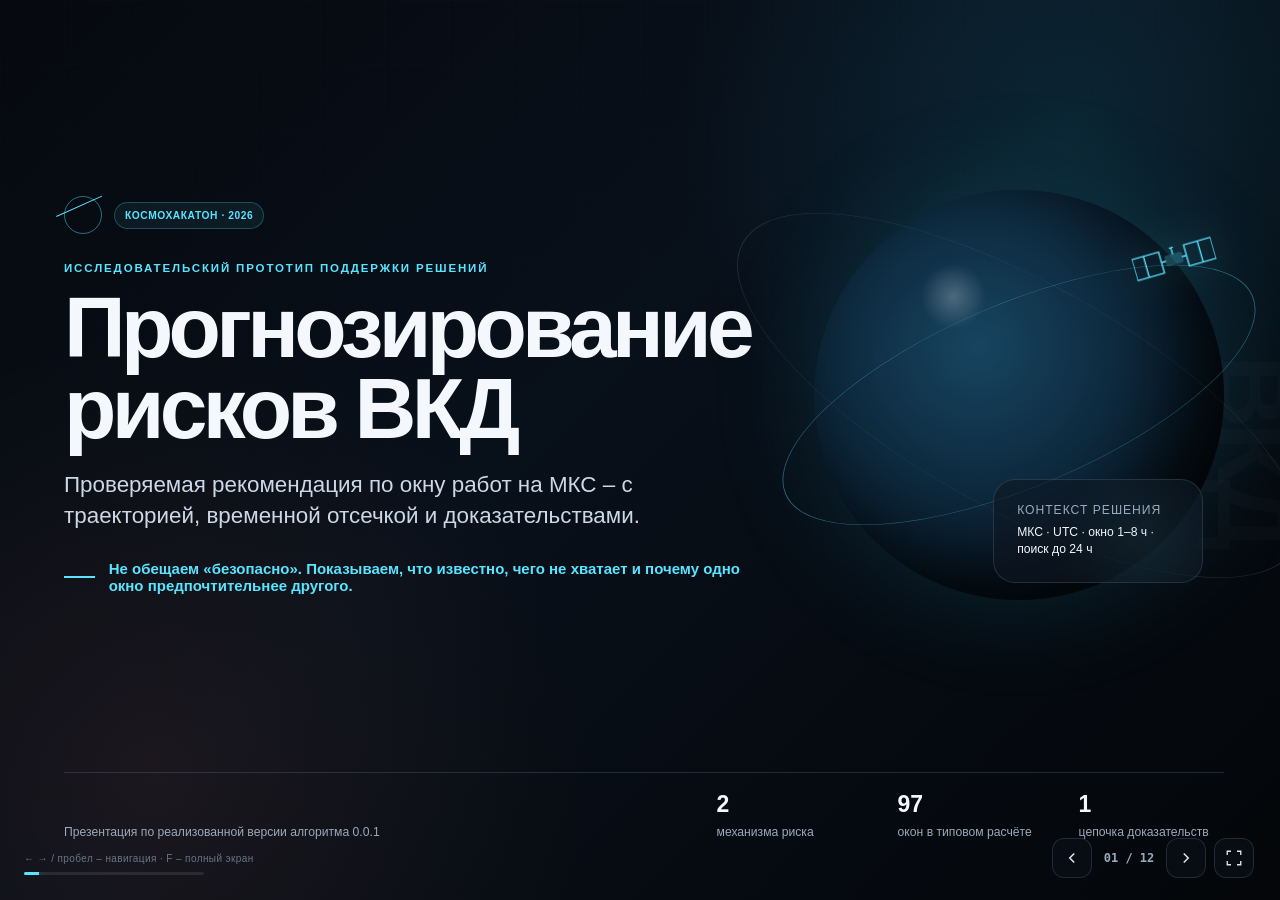
==== commit b59f2dcd: "1" ====
--- a/presentation.html
+++ b/presentation.html
@@ -1553,7 +1553,7 @@
         </div>
         <footer class="cover-footer">
           <span class="muted small"
-            >Презентация по реализованной версии алгоритма 0.2.0</span
+            >Презентация по реализованной версии алгоритма 0.0.1</span
           >
           <div class="cover-stat">
             <strong>2</strong><span class="muted small">механизма риска</span>
@@ -1935,7 +1935,7 @@
               </div>
               <div class="proof-strip">
                 <span>request</span><span>cutoff</span><span>raw_id</span
-                ><span>config hash</span><span>algo 0.2.0</span>
+                ><span>config hash</span><span>algo 0.0.1</span>
               </div>
             </div>
             <div class="arch-col">
